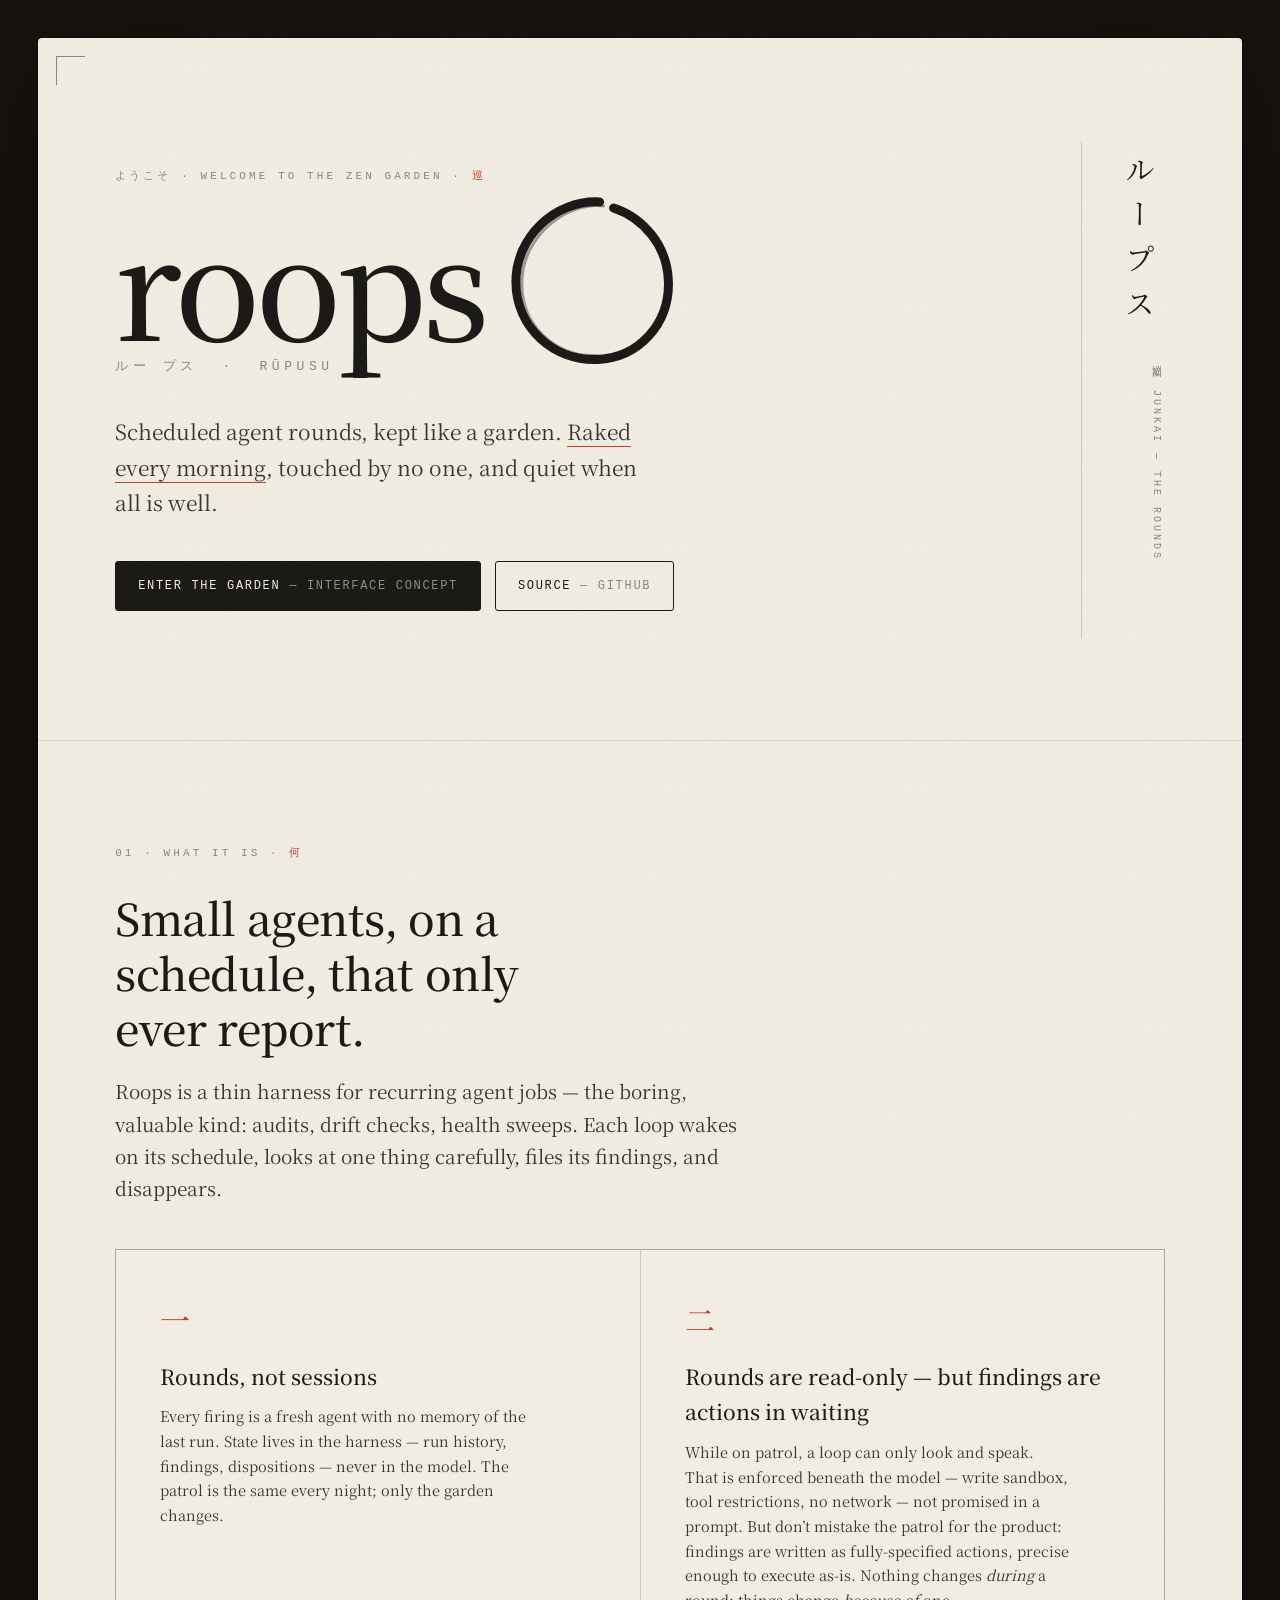
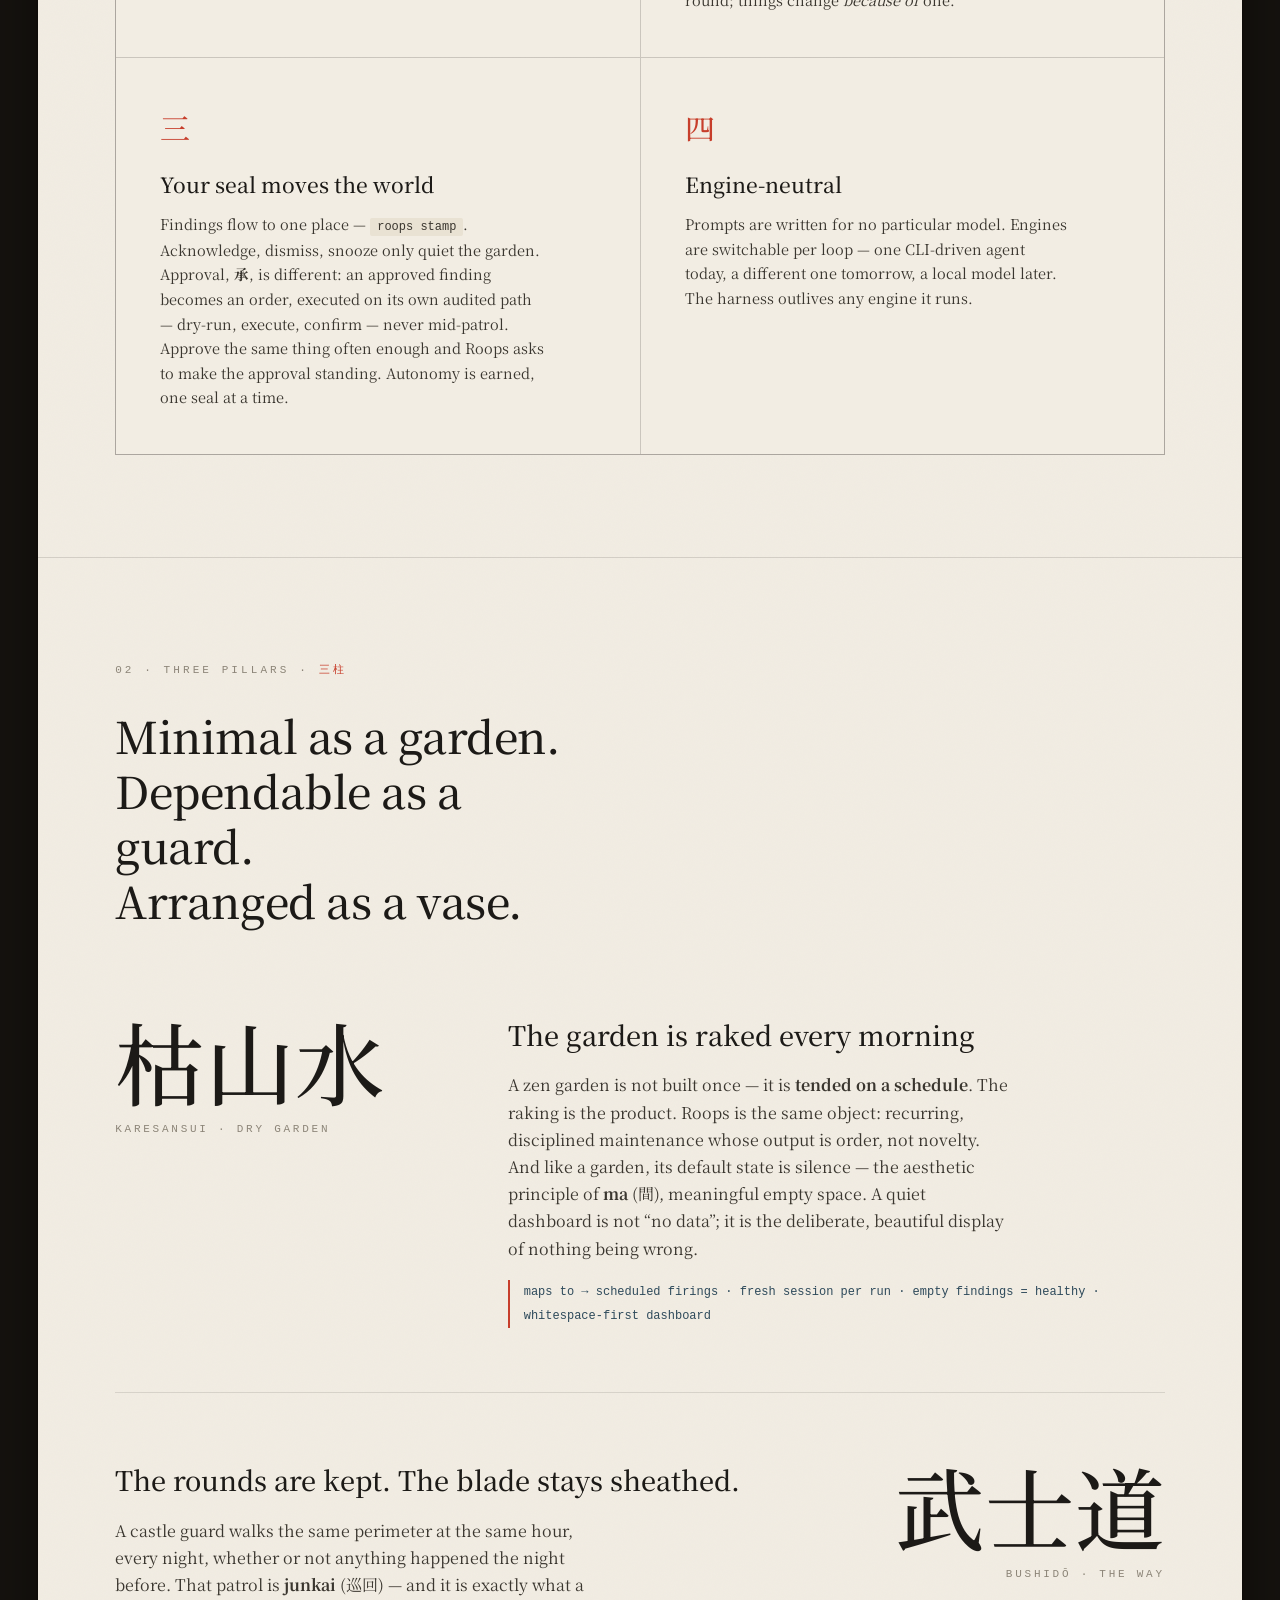
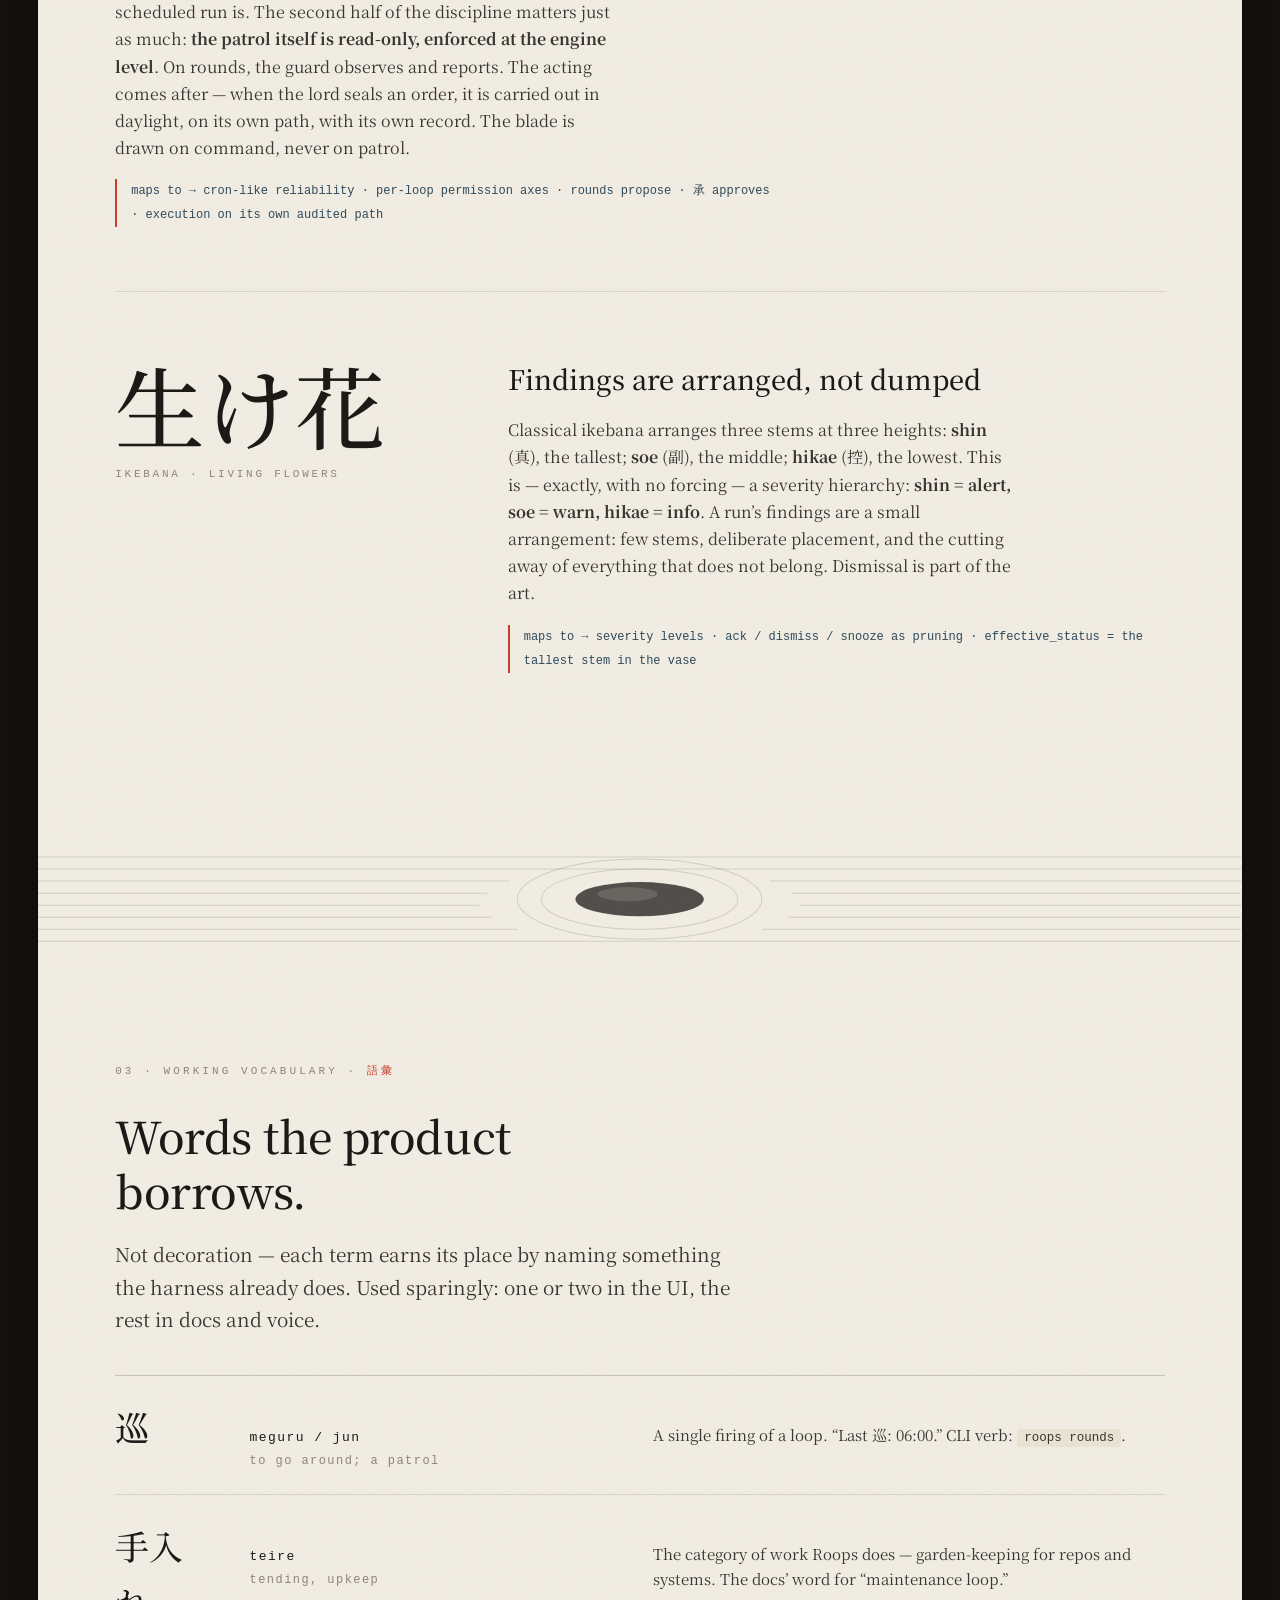
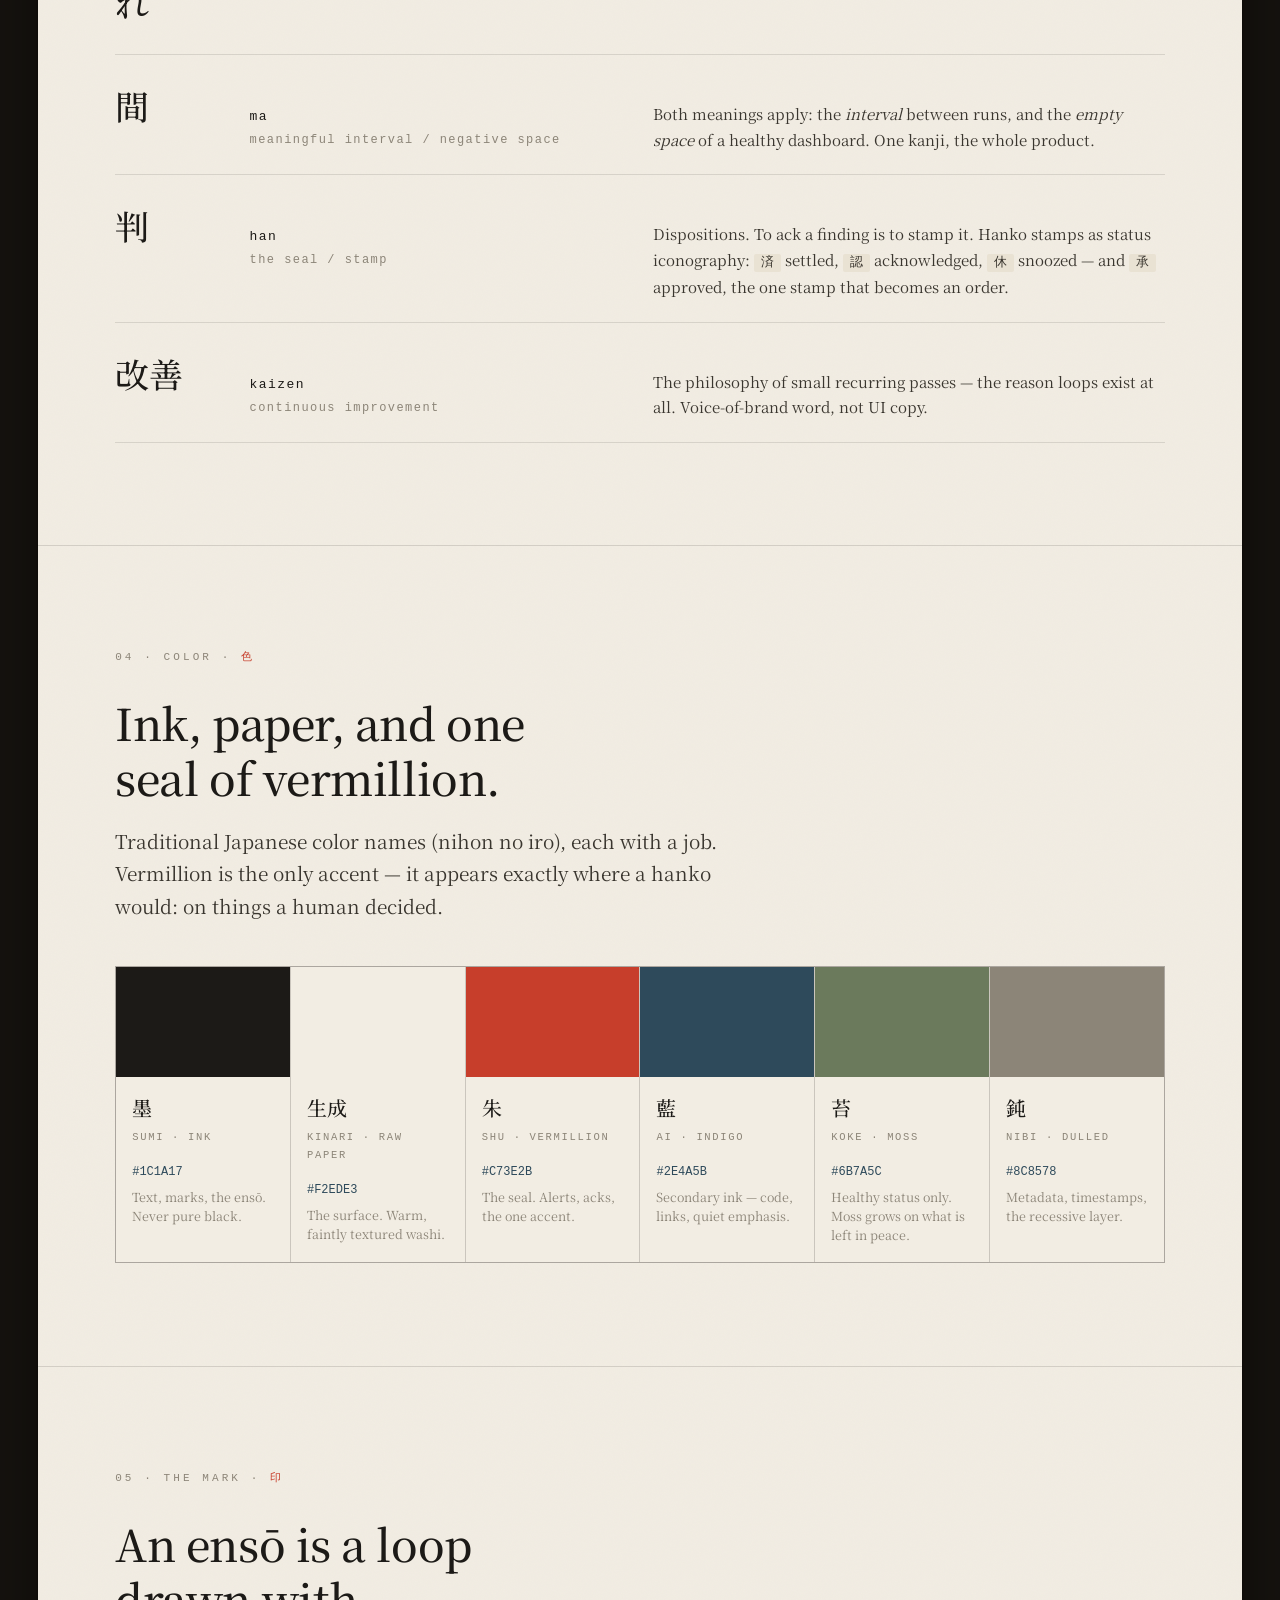
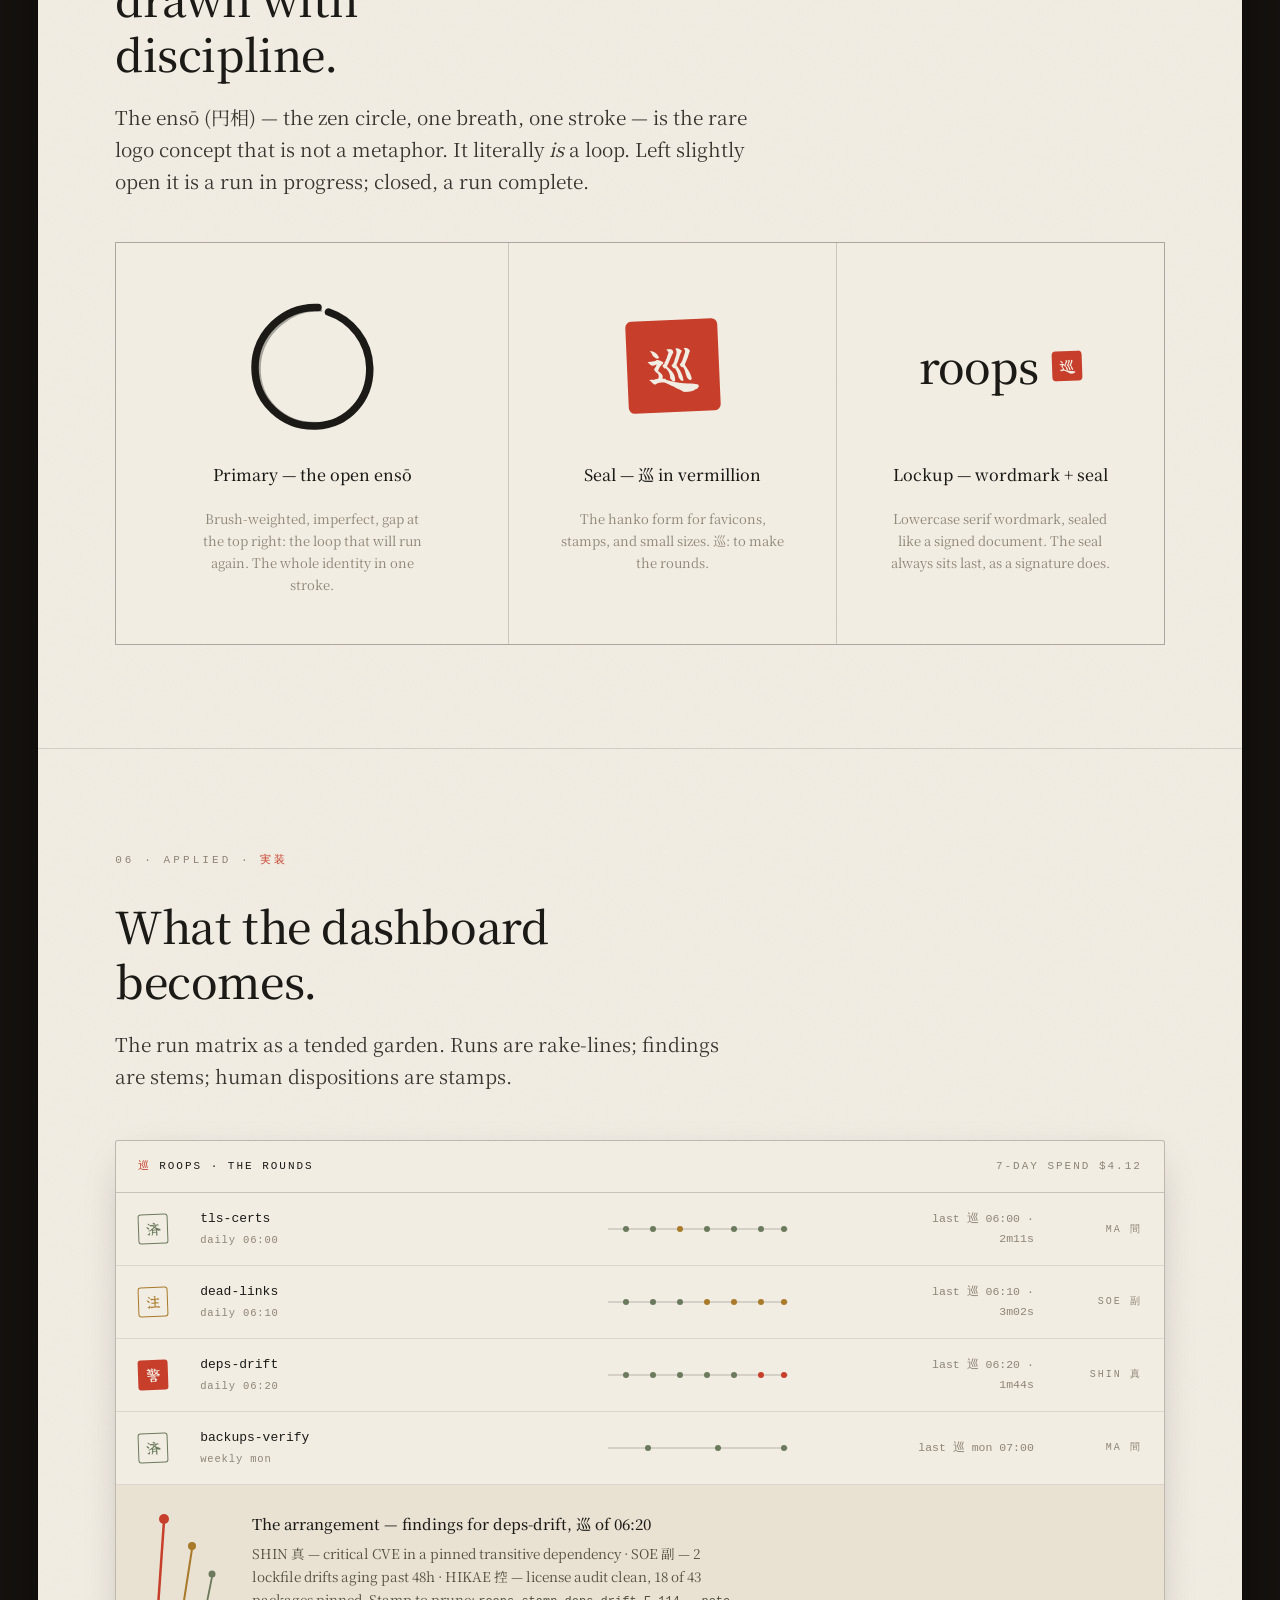
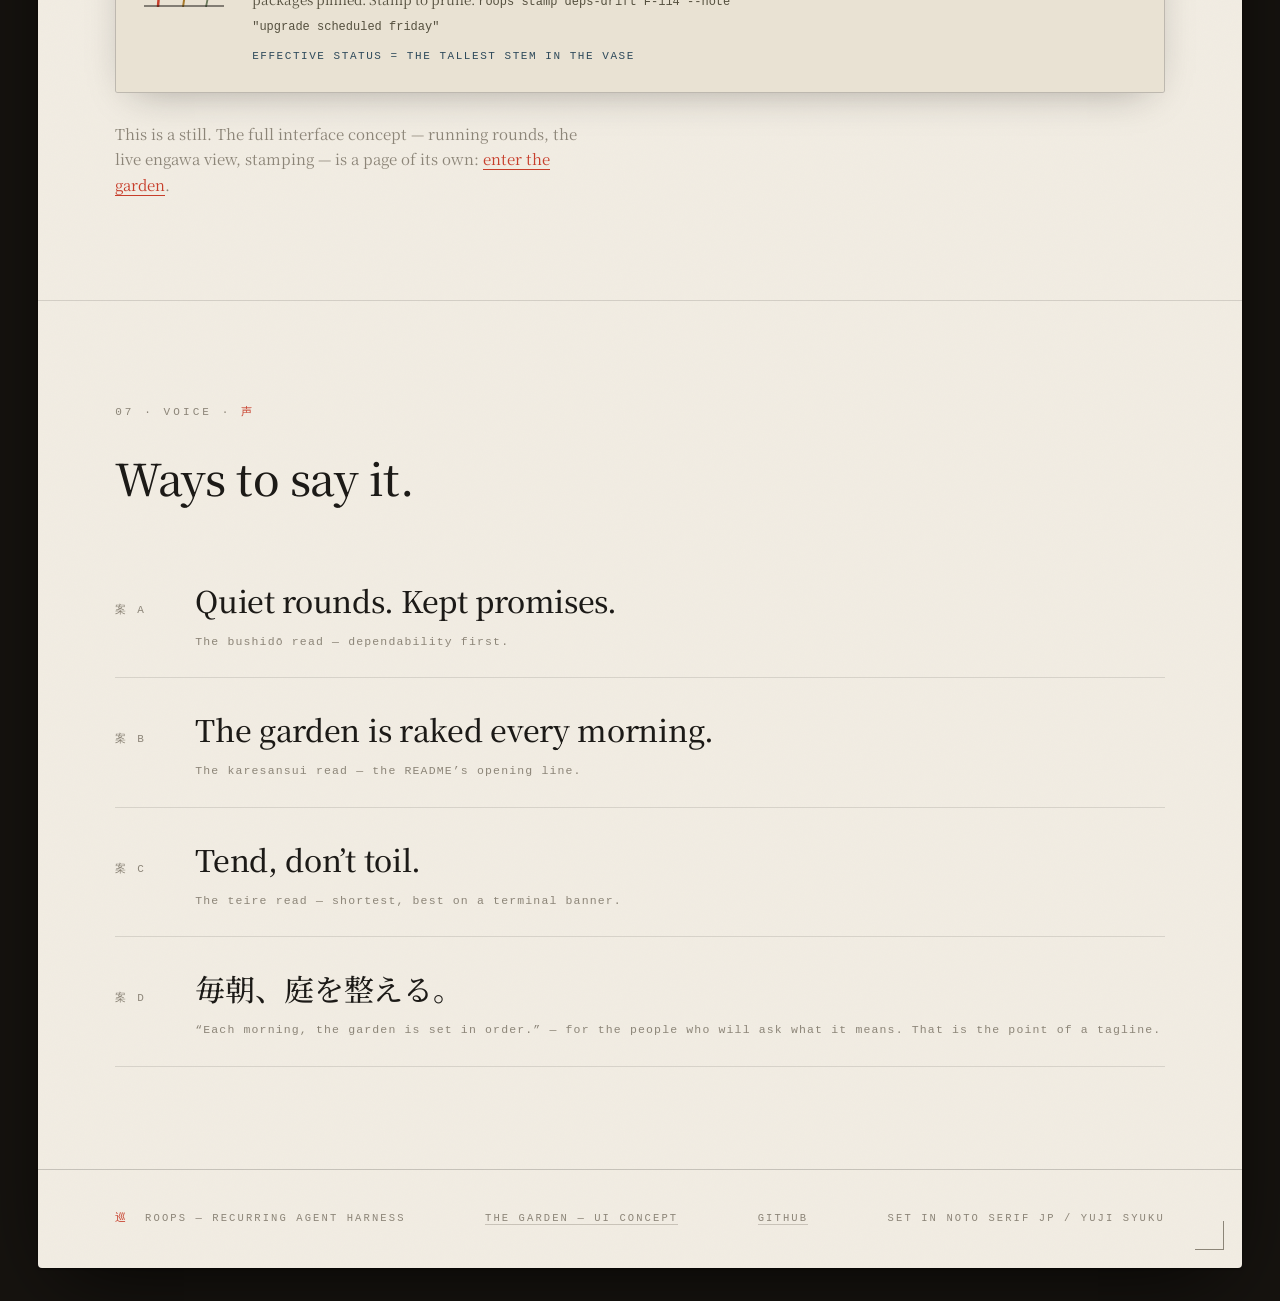
==== site/index.html @ 1e7c19cc "Add 'site/' from commit 'cf3ccf150a3abc101bf2a34d93937e1b6eafecc1' git-subtree-dir: site git-subtree" ====
<!doctype html>
<html lang="en">
<head>
<meta charset="utf-8">
<meta name="viewport" content="width=device-width, initial-scale=1">
<title>Roops — ループス · Scheduled agent rounds</title>
<meta name="description" content="Roops is a thin harness for recurring, report-only agent jobs. Scheduled rounds, kept like a garden: raked every morning, touched by no one, quiet when all is well.">
<meta property="og:title" content="Roops — ループス">
<meta property="og:description" content="Scheduled agent rounds, kept like a garden. Report-only by enforcement, quiet when all is well.">
<meta property="og:type" content="website">
<link rel="icon" href="data:image/svg+xml,%3Csvg xmlns='http://www.w3.org/2000/svg' viewBox='0 0 100 100'%3E%3Crect width='100' height='100' rx='14' fill='%23C73E2B'/%3E%3Ctext x='50' y='72' font-size='62' text-anchor='middle' fill='%23F2EDE3' font-family='serif'%3E%E5%B7%A1%3C/text%3E%3C/svg%3E">
<style>
  @import url('https://fonts.googleapis.com/css2?family=Noto+Serif+JP:wght@400;500;600&family=Yuji+Syuku&display=swap');
  :root {
    --sumi: #1C1A17;        /* 墨 ink */
    --sumi-deep: #16130F;   /* outer shell */
    --washi: #F2EDE3;       /* 生成 kinari paper */
    --washi-shade: #E9E2D3; /* layered paper */
    --shu: #C73E2B;         /* 朱 vermillion — the ONLY accent */
    --ai: #2E4A5B;          /* 藍 indigo — ink-adjacent, for quiet secondary text */
    --nibi: #8C8578;        /* 鈍 dull grey-brown, metadata */
    --koke: #6B7A5C;        /* 苔 moss — ok status only */
    --ochre: #A87A2A;       /* 黄土 warn status only */
    --serif: "Hiragino Mincho ProN", "Yu Mincho", "Noto Serif JP", Georgia, serif;
    --seal: "Yuji Syuku", "Hiragino Mincho ProN", "Yu Mincho", "Noto Serif JP", serif;
    --mono: ui-monospace, "SF Mono", "Cascadia Code", Menlo, monospace;
  }
  * { margin: 0; padding: 0; box-sizing: border-box; }
  html { scroll-behavior: smooth; }
  body {
    background: var(--sumi-deep);
    color: var(--sumi);
    font-family: var(--serif);
    line-height: 1.7;
    padding: clamp(12px, 3vw, 48px);
  }

  /* ---------- washi sheet ---------- */
  .sheet {
    position: relative;
    max-width: 1240px;
    margin: 0 auto;
    background:
      url("data:image/svg+xml,%3Csvg xmlns='http://www.w3.org/2000/svg' width='240' height='240'%3E%3Cfilter id='p'%3E%3CfeTurbulence type='fractalNoise' baseFrequency='0.9' numOctaves='2'/%3E%3CfeColorMatrix values='0 0 0 0 0.55 0 0 0 0 0.5 0 0 0 0 0.42 0 0 0 0.05 0'/%3E%3C/filter%3E%3Crect width='240' height='240' filter='url(%23p)'/%3E%3C/svg%3E"),
      var(--washi);
    border-radius: 4px;
    box-shadow: 0 1px 2px rgba(0,0,0,.5), 0 24px 80px -24px rgba(0,0,0,.8);
    overflow: hidden;
  }
  .sheet::before, .sheet::after {
    content: ""; position: absolute; width: 28px; height: 28px; pointer-events: none;
  }
  .sheet::before { top: 18px; left: 18px; border-top: 1px solid var(--nibi); border-left: 1px solid var(--nibi); }
  .sheet::after { bottom: 18px; right: 18px; border-bottom: 1px solid var(--nibi); border-right: 1px solid var(--nibi); }

  section { padding: clamp(48px, 8vw, 120px) clamp(24px, 6vw, 96px); }
  section + section { border-top: 1px solid rgba(28,26,23,.14); }

  .kicker {
    font-family: var(--mono); font-size: 11px; letter-spacing: .28em;
    text-transform: uppercase; color: var(--nibi); display: block; margin-bottom: 28px;
  }
  .kicker b { color: var(--shu); font-weight: 400; }

  h2 {
    font-weight: 500; font-size: clamp(28px, 4vw, 44px);
    letter-spacing: -.01em; line-height: 1.25; max-width: 18ch; margin-bottom: 20px;
  }
  p.lede { font-size: clamp(16px, 1.6vw, 19px); max-width: 58ch; color: #3A362F; }
  p.quiet { color: var(--nibi); font-size: 15px; max-width: 58ch; }

  /* ---------- hero ---------- */
  .hero {
    display: grid; grid-template-columns: 1fr auto; gap: 24px;
    align-items: center; min-height: min(78vh, 780px); position: relative;
  }
  .hero-type { padding-right: 4vw; }
  .wordmark {
    font-size: clamp(64px, 11vw, 148px); font-weight: 500;
    letter-spacing: -.03em; line-height: .95; margin: 24px 0 8px;
    white-space: nowrap;
  }
  .wordmark .enso { position: relative; display: inline-block; width: 1.3em; }
  .wordmark .enso svg {
    position: absolute; width: 1.416em; height: 1.416em;
    left: .04em; bottom: -.271em;
    pointer-events: none;
  }
  .romaji { font-family: var(--mono); font-size: 13px; letter-spacing: .35em; color: var(--nibi); margin-bottom: 36px; }
  .hero-tag { font-size: clamp(17px, 1.8vw, 21px); max-width: 44ch; color: #3A362F; }
  .hero-tag em { font-style: normal; border-bottom: 1px solid var(--shu); }
  .cta-row { display: flex; flex-wrap: wrap; gap: 14px; margin-top: 40px; }
  .cta {
    font-family: var(--mono); font-size: 12px; letter-spacing: .14em; text-transform: uppercase;
    color: var(--washi); background: var(--sumi); text-decoration: none;
    padding: 14px 22px; border: 1px solid var(--sumi); border-radius: 3px;
    transition: transform .25s cubic-bezier(0.16,1,0.3,1), background .25s, border-color .25s, color .25s;
  }
  .cta span { color: rgba(242,237,227,.55); }
  .cta:hover { background: var(--shu); border-color: var(--shu); }
  .cta:active { transform: scale(0.98); }
  .cta.ghost { background: transparent; color: var(--sumi); }
  .cta.ghost span { color: var(--nibi); }
  .cta.ghost:hover { background: transparent; border-color: var(--shu); color: var(--shu); }
  .cta.ghost:hover span { color: var(--shu); }
  p.quiet a { color: var(--shu); text-decoration: none; border-bottom: 1px solid var(--shu); }

  .vertical-rail {
    writing-mode: vertical-rl; text-orientation: upright;
    font-size: clamp(20px, 2.4vw, 30px); letter-spacing: .5em;
    color: var(--sumi); opacity: .82; padding: 12px 0;
    border-left: 1px solid rgba(28,26,23,.18); padding-left: clamp(16px, 2.5vw, 36px);
    align-self: stretch; display: flex; align-items: flex-start;
  }
  .vertical-rail small {
    font-family: var(--mono); font-size: 10px; letter-spacing: .3em;
    color: var(--nibi); margin-top: 24px; text-orientation: mixed;
  }

  .enso-path {
    fill: none; stroke: var(--sumi); stroke-linecap: round;
    stroke-dasharray: 1000; stroke-dashoffset: 1000;
    animation: draw 2.2s cubic-bezier(0.65, 0, 0.35, 1) .4s forwards;
  }
  @keyframes draw { to { stroke-dashoffset: 0; } }

  /* ---------- what it is ---------- */
  .facts {
    display: grid; grid-template-columns: 1fr 1fr; gap: 1px;
    background: rgba(28,26,23,.18); border: 1px solid rgba(28,26,23,.18); margin-top: 44px;
  }
  .fact { background: var(--washi); padding: clamp(24px, 3.5vw, 44px); }
  .fact .num { font-size: 30px; font-weight: 500; color: var(--shu); display: block; margin-bottom: 14px; }
  .fact h3 { font-size: clamp(17px, 1.9vw, 21px); font-weight: 500; margin-bottom: 10px; }
  .fact p { font-size: 14.5px; color: #3A362F; max-width: 48ch; }
  .fact p code { font-family: var(--mono); font-size: 12px; background: var(--washi-shade); padding: 2px 7px; border-radius: 2px; }

  /* ---------- pillars (asymmetric rows) ---------- */
  .pillar {
    display: grid; grid-template-columns: minmax(120px, 1fr) 2fr;
    gap: clamp(24px, 5vw, 80px); padding: clamp(36px, 5vw, 64px) 0;
  }
  .pillar + .pillar { border-top: 1px solid rgba(28,26,23,.12); }
  .pillar:nth-child(even) { grid-template-columns: 2fr minmax(120px, 1fr); }
  .pillar:nth-child(even) .pillar-mark { order: 2; text-align: right; }
  .pillar-mark .kanji { font-size: clamp(56px, 7vw, 96px); font-weight: 500; line-height: 1.1; display: block; }
  .pillar-mark .reading { font-family: var(--mono); font-size: 11px; letter-spacing: .25em; color: var(--nibi); text-transform: uppercase; display: block; margin-top: 10px; }
  .pillar-body h3 { font-size: clamp(20px, 2.2vw, 27px); font-weight: 500; margin-bottom: 14px; }
  .pillar-body p { max-width: 56ch; color: #3A362F; margin-bottom: 12px; }
  .pillar-body .maps-to {
    font-family: var(--mono); font-size: 12px; color: var(--ai);
    border-left: 2px solid var(--shu); padding-left: 14px; margin-top: 18px; line-height: 2;
    display: block;
  }

  /* ---------- karesansui divider ---------- */
  .rake { display: block; width: 100%; height: auto; margin: 0; opacity: .9; }

  /* ---------- lexicon ---------- */
  .lexicon { border-top: 1px solid rgba(28,26,23,.2); margin-top: 40px; }
  .lex-row {
    display: grid; grid-template-columns: 96px 1fr 1.4fr; gap: clamp(16px, 3vw, 48px);
    padding: 22px 0; border-bottom: 1px solid rgba(28,26,23,.12); align-items: baseline;
  }
  .lex-row .k { font-size: 34px; font-weight: 500; }
  .lex-row .r { font-family: var(--mono); font-size: 12px; letter-spacing: .12em; color: var(--nibi); }
  .lex-row .r b { color: var(--sumi); font-weight: 400; display: block; font-size: 13px; margin-bottom: 2px; }
  .lex-row .d { font-size: 15px; color: #3A362F; }
  .lex-row .d code { font-family: var(--mono); font-size: 12.5px; background: var(--washi-shade); padding: 2px 7px; border-radius: 2px; }

  /* ---------- palette ---------- */
  .swatches { display: grid; grid-template-columns: repeat(auto-fit, minmax(150px, 1fr)); gap: 1px; background: rgba(28,26,23,.18); border: 1px solid rgba(28,26,23,.18); margin-top: 44px; }
  .swatch { background: var(--washi); padding: 0; }
  .swatch .chip { height: 110px; }
  .swatch .meta { padding: 14px 16px 18px; }
  .swatch .meta .jp-name { font-size: 20px; font-weight: 500; }
  .swatch .meta .en { font-family: var(--mono); font-size: 10.5px; letter-spacing: .16em; text-transform: uppercase; color: var(--nibi); display: block; margin: 4px 0 8px; }
  .swatch .meta .hex { font-family: var(--mono); font-size: 12px; color: var(--ai); }
  .swatch .meta .use { font-size: 12.5px; color: var(--nibi); display: block; margin-top: 6px; line-height: 1.5; }

  /* ---------- marks ---------- */
  .marks { display: grid; grid-template-columns: 1.2fr 1fr 1fr; gap: 1px; background: rgba(28,26,23,.18); border: 1px solid rgba(28,26,23,.18); margin-top: 44px; }
  .mark-cell { background: var(--washi); padding: clamp(28px, 4vw, 48px); display: flex; flex-direction: column; align-items: center; text-align: center; gap: 20px; }
  .mark-cell .art { height: 150px; display: flex; align-items: center; justify-content: center; }
  .mark-cell h4 { font-size: 16px; font-weight: 500; }
  .mark-cell p { font-size: 13px; color: var(--nibi); max-width: 32ch; }
  .hanko {
    width: 92px; height: 92px; background: var(--shu); color: var(--washi);
    display: flex; align-items: center; justify-content: center;
    font-family: var(--seal); font-size: 54px; border-radius: 6px;
    transform: rotate(-2.5deg);
  }
  .lockup { font-size: 44px; font-weight: 500; letter-spacing: -.02em; display: flex; align-items: center; gap: 14px; }
  .lockup .seal-dot { width: 30px; height: 30px; background: var(--shu); border-radius: 4px; color: var(--washi); font-family: var(--seal); font-size: 17px; display: inline-flex; align-items: center; justify-content: center; transform: rotate(-2deg); }

  /* ---------- UI articulation (dashboard mock) ---------- */
  .mock {
    margin-top: 48px; background: var(--washi);
    border: 1px solid rgba(28,26,23,.25); border-radius: 3px;
    box-shadow: 0 12px 40px -18px rgba(28,26,23,.4);
    overflow-x: auto;
  }
  .mock-chrome {
    display: flex; align-items: baseline; justify-content: space-between; gap: 16px;
    padding: 16px 22px; border-bottom: 1px solid rgba(28,26,23,.2);
    font-family: var(--mono); font-size: 11px; letter-spacing: .18em; color: var(--nibi);
  }
  .mock-chrome .t { color: var(--sumi); }
  .mock-chrome .t .jp { color: var(--shu); margin-right: 8px; }
  .loop-row {
    display: grid; grid-template-columns: 44px 1.4fr 1fr 130px 90px; gap: 18px;
    align-items: center; padding: 15px 22px; min-width: 640px;
    border-bottom: 1px solid rgba(28,26,23,.1);
    transition: background .25s cubic-bezier(0.16, 1, 0.3, 1);
  }
  .loop-row:hover { background: rgba(28,26,23,.035); }
  .stamp {
    width: 30px; height: 30px; border-radius: 3px; font-size: 15px;
    display: flex; align-items: center; justify-content: center;
    font-family: var(--seal); transform: rotate(-2deg);
  }
  .stamp.ok { border: 1.5px solid var(--koke); color: var(--koke); }
  .stamp.warn { border: 1.5px solid var(--ochre); color: var(--ochre); }
  .stamp.alert { background: var(--shu); color: var(--washi); }
  .loop-name { font-family: var(--mono); font-size: 13px; color: var(--sumi); }
  .loop-name small { display: block; font-size: 10.5px; color: var(--nibi); letter-spacing: .08em; margin-top: 2px; }
  .rake-spark { display: block; width: 100%; max-width: 180px; height: 22px; }
  .rake-spark line { stroke: rgba(28,26,23,.28); stroke-width: 1; }
  .rake-spark circle.run-ok { fill: var(--koke); }
  .rake-spark circle.run-warn { fill: var(--ochre); }
  .rake-spark circle.run-alert { fill: var(--shu); }
  .last-run { font-family: var(--mono); font-size: 11.5px; color: var(--nibi); text-align: right; }
  .sev { font-family: var(--mono); font-size: 10px; letter-spacing: .2em; text-align: right; color: var(--nibi); }

  .findings-note {
    display: grid; grid-template-columns: auto 1fr; gap: 24px; align-items: start;
    padding: 26px 22px; background: var(--washi-shade); min-width: 640px;
  }
  .stems { height: 96px; }
  .findings-note .fx b { font-weight: 500; display: block; margin-bottom: 6px; font-size: 15px; }
  .findings-note .fx p { font-size: 13.5px; color: #55503F; max-width: 62ch; }
  .findings-note .fx .lv { font-family: var(--mono); font-size: 11px; letter-spacing: .14em; margin-top: 10px; display: block; color: var(--ai); }

  /* ---------- taglines ---------- */
  .taglines { margin-top: 44px; }
  .tagline {
    padding: 26px 0; border-bottom: 1px solid rgba(28,26,23,.12);
    display: grid; grid-template-columns: 56px 1fr; gap: 24px; align-items: baseline;
  }
  .tagline .no { font-family: var(--mono); font-size: 11px; color: var(--nibi); letter-spacing: .2em; }
  .tagline .line { font-size: clamp(20px, 2.6vw, 30px); font-weight: 500; letter-spacing: -.01em; }
  .tagline .sub { font-family: var(--mono); font-size: 11.5px; color: var(--nibi); display: block; margin-top: 6px; letter-spacing: .1em; }

  /* ---------- footer ---------- */
  footer {
    padding: 40px clamp(24px, 6vw, 96px); border-top: 1px solid rgba(28,26,23,.2);
    display: flex; flex-wrap: wrap; gap: 12px 40px; justify-content: space-between;
    font-family: var(--mono); font-size: 10.5px; letter-spacing: .2em; color: var(--nibi); text-transform: uppercase;
  }
  footer .f-shu { color: var(--shu); }
  footer a { color: var(--nibi); text-decoration: none; border-bottom: 1px solid rgba(140,133,120,.4); }
  footer a:hover { color: var(--sumi); }

  /* ---------- reveal motion ---------- */
  .reveal { opacity: 0; transform: translateY(22px); transition: opacity .8s cubic-bezier(0.16, 1, 0.3, 1), transform .8s cubic-bezier(0.16, 1, 0.3, 1); transition-delay: calc(var(--i, 0) * 110ms); }
  .reveal.in { opacity: 1; transform: none; }
  @media (prefers-reduced-motion: reduce) {
    .reveal { opacity: 1; transform: none; transition: none; }
    .enso-path { animation: none; stroke-dashoffset: 0; }
  }

  /* ---------- mobile collapse ---------- */
  @media (max-width: 767px) {
    .hero { grid-template-columns: 1fr; min-height: auto; padding-top: 24px; }
    .vertical-rail { display: none; }
    .facts { grid-template-columns: 1fr; }
    .pillar, .pillar:nth-child(even) { grid-template-columns: 1fr; gap: 18px; }
    .pillar:nth-child(even) .pillar-mark { order: 0; text-align: left; }
    .marks { grid-template-columns: 1fr; }
    .lex-row { grid-template-columns: 64px 1fr; }
    .lex-row .d { grid-column: 1 / -1; }
  }
</style>
</head>
<body>
<div class="sheet">

  <!-- ================= HERO ================= -->
  <section class="hero">
    <div class="hero-type">
      <span class="kicker reveal">ようこそ · welcome to the zen garden · <b>巡</b></span>
      <div class="wordmark reveal" style="--i:1">roops<span class="enso" aria-hidden="true"><svg viewBox="0 0 200 200">
        <path class="enso-path" d="M 108 22 C 62 20 24 58 24 102 C 24 148 62 182 106 180 C 148 178 178 144 177 102 C 176 66 152 38 122 28" stroke-width="9"/>
        <path class="enso-path" d="M 112 26 C 74 22 32 56 30 100 C 28 146 64 178 106 176" stroke-width="3" opacity=".4" style="animation-delay:.55s"/>
      </svg></span></div>
      <div class="romaji reveal" style="--i:2">ルー プス &nbsp;·&nbsp; RŪPUSU</div>
      <p class="hero-tag reveal" style="--i:3">Scheduled agent rounds, kept like a garden. <em>Raked every morning</em>, touched by no one, and quiet when all is well.</p>
      <div class="cta-row reveal" style="--i:4">
        <a class="cta" href="./ui.html">Enter the garden <span>— interface concept</span></a>
        <a class="cta ghost" href="https://github.com/ytubecoder/roops">Source <span>— github</span></a>
      </div>
    </div>
    <div class="vertical-rail reveal" style="--i:2">
      ループス
      <small>巡回 · JUNKAI — THE ROUNDS</small>
    </div>
  </section>

  <!-- ================= WHAT IT IS ================= -->
  <section>
    <span class="kicker reveal">01 · What it is · <b>何</b></span>
    <h2 class="reveal">Small agents, on a schedule, that only ever report.</h2>
    <p class="lede reveal" style="--i:1">Roops is a thin harness for recurring agent jobs — the boring, valuable kind: audits, drift checks, health sweeps. Each loop wakes on its schedule, looks at one thing carefully, files its findings, and disappears.</p>
    <div class="facts">
      <div class="fact reveal"><span class="num">一</span><h3>Rounds, not sessions</h3><p>Every firing is a fresh agent with no memory of the last run. State lives in the harness — run history, findings, dispositions — never in the model. The patrol is the same every night; only the garden changes.</p></div>
      <div class="fact reveal" style="--i:1"><span class="num">二</span><h3>Rounds are read-only — but findings are actions in waiting</h3><p>While on patrol, a loop can only look and speak. That is enforced beneath the model — write sandbox, tool restrictions, no network — not promised in a prompt. But don’t mistake the patrol for the product: findings are written as fully-specified actions, precise enough to execute as-is. Nothing changes <em>during</em> a round; things change <em>because of</em> one.</p></div>
      <div class="fact reveal" style="--i:2"><span class="num">三</span><h3>Your seal moves the world</h3><p>Findings flow to one place — <code>roops stamp</code>. Acknowledge, dismiss, snooze only quiet the garden. Approval, <strong>承</strong>, is different: an approved finding becomes an order, executed on its own audited path — dry-run, execute, confirm — never mid-patrol. Approve the same thing often enough and Roops asks to make the approval standing. Autonomy is earned, one seal at a time.</p></div>
      <div class="fact reveal" style="--i:3"><span class="num">四</span><h3>Engine-neutral</h3><p>Prompts are written for no particular model. Engines are switchable per loop — one CLI-driven agent today, a different one tomorrow, a local model later. The harness outlives any engine it runs.</p></div>
    </div>
  </section>

  <!-- ================= PILLARS ================= -->
  <section>
    <span class="kicker reveal">02 · Three pillars · <b>三柱</b></span>
    <h2 class="reveal">Minimal as a garden.<br>Dependable as a guard.<br>Arranged as a vase.</h2>

    <div class="pillar">
      <div class="pillar-mark reveal"><span class="kanji">枯山水</span><span class="reading">karesansui · dry garden</span></div>
      <div class="pillar-body">
        <h3 class="reveal" style="--i:1">The garden is raked every morning</h3>
        <p class="reveal" style="--i:2">A zen garden is not built once — it is <strong>tended on a schedule</strong>. The raking is the product. Roops is the same object: recurring, disciplined maintenance whose output is order, not novelty. And like a garden, its default state is silence — the aesthetic principle of <strong>ma</strong> (間), meaningful empty space. A quiet dashboard is not “no data”; it is the deliberate, beautiful display of nothing being wrong.</p>
        <span class="maps-to">maps&nbsp;to → scheduled firings · fresh session per run · empty findings = healthy · whitespace-first dashboard</span>
      </div>
    </div>

    <div class="pillar">
      <div class="pillar-mark reveal"><span class="kanji">武士道</span><span class="reading">bushidō · the way</span></div>
      <div class="pillar-body">
        <h3 class="reveal" style="--i:1">The rounds are kept. The blade stays sheathed.</h3>
        <p class="reveal" style="--i:2">A castle guard walks the same perimeter at the same hour, every night, whether or not anything happened the night before. That patrol is <strong>junkai</strong> (巡回) — and it is exactly what a scheduled run is. The second half of the discipline matters just as much: <strong>the patrol itself is read-only, enforced at the engine level</strong>. On rounds, the guard observes and reports. The acting comes after — when the lord seals an order, it is carried out in daylight, on its own path, with its own record. The blade is drawn on command, never on patrol.</p>
        <span class="maps-to">maps&nbsp;to → cron-like reliability · per-loop permission axes · rounds propose · 承 approves · execution on its own audited path</span>
      </div>
    </div>

    <div class="pillar">
      <div class="pillar-mark reveal"><span class="kanji">生け花</span><span class="reading">ikebana · living flowers</span></div>
      <div class="pillar-body">
        <h3 class="reveal" style="--i:1">Findings are arranged, not dumped</h3>
        <p class="reveal" style="--i:2">Classical ikebana arranges three stems at three heights: <strong>shin</strong> (真), the tallest; <strong>soe</strong> (副), the middle; <strong>hikae</strong> (控), the lowest. This is — exactly, with no forcing — a severity hierarchy: <strong>shin = alert, soe = warn, hikae = info</strong>. A run’s findings are a small arrangement: few stems, deliberate placement, and the cutting away of everything that does not belong. Dismissal is part of the art.</p>
        <span class="maps-to">maps&nbsp;to → severity levels · ack / dismiss / snooze as pruning · effective_status = the tallest stem in the vase</span>
      </div>
    </div>
  </section>

  <!-- ================= KARESANSUI DIVIDER ================= -->
  <svg class="rake" viewBox="0 0 1200 120" preserveAspectRatio="xMidYMid slice" aria-hidden="true">
    <g stroke="#1C1A17" stroke-opacity=".16" stroke-width="1" fill="none">
      <line x1="0" y1="18" x2="1200" y2="18"/><line x1="0" y1="30" x2="1200" y2="30"/>
      <line x1="0" y1="42" x2="470" y2="42"/><line x1="730" y1="42" x2="1200" y2="42"/>
      <line x1="0" y1="54" x2="448" y2="54"/><line x1="752" y1="54" x2="1200" y2="54"/>
      <line x1="0" y1="66" x2="440" y2="66"/><line x1="760" y1="66" x2="1200" y2="66"/>
      <line x1="0" y1="78" x2="452" y2="78"/><line x1="748" y1="78" x2="1200" y2="78"/>
      <line x1="0" y1="90" x2="478" y2="90"/><line x1="722" y1="90" x2="1200" y2="90"/>
      <line x1="0" y1="102" x2="1200" y2="102"/>
      <ellipse cx="600" cy="60" rx="122" ry="40"/>
      <ellipse cx="600" cy="60" rx="98" ry="30"/>
    </g>
    <ellipse cx="600" cy="60" rx="64" ry="17" fill="#1C1A17" fill-opacity=".82"/>
    <ellipse cx="588" cy="55" rx="30" ry="7" fill="#F2EDE3" fill-opacity=".14"/>
  </svg>

  <!-- ================= LEXICON ================= -->
  <section>
    <span class="kicker reveal">03 · Working vocabulary · <b>語彙</b></span>
    <h2 class="reveal">Words the product borrows.</h2>
    <p class="lede reveal" style="--i:1">Not decoration — each term earns its place by naming something the harness already does. Used sparingly: one or two in the UI, the rest in docs and voice.</p>
    <div class="lexicon">
      <div class="lex-row reveal"><span class="k">巡</span><span class="r"><b>meguru / jun</b>to go around; a patrol</span><span class="d">A single firing of a loop. “Last 巡: 06:00.” CLI verb: <code>roops rounds</code>.</span></div>
      <div class="lex-row reveal" style="--i:1"><span class="k">手入れ</span><span class="r"><b>teire</b>tending, upkeep</span><span class="d">The category of work Roops does — garden-keeping for repos and systems. The docs’ word for “maintenance loop.”</span></div>
      <div class="lex-row reveal" style="--i:2"><span class="k">間</span><span class="r"><b>ma</b>meaningful interval / negative space</span><span class="d">Both meanings apply: the <em>interval</em> between runs, and the <em>empty space</em> of a healthy dashboard. One kanji, the whole product.</span></div>
      <div class="lex-row reveal" style="--i:3"><span class="k">判</span><span class="r"><b>han</b>the seal / stamp</span><span class="d">Dispositions. To ack a finding is to stamp it. Hanko stamps as status iconography: <code>済</code> settled, <code>認</code> acknowledged, <code>休</code> snoozed — and <code>承</code> approved, the one stamp that becomes an order.</span></div>
      <div class="lex-row reveal" style="--i:4"><span class="k">改善</span><span class="r"><b>kaizen</b>continuous improvement</span><span class="d">The philosophy of small recurring passes — the reason loops exist at all. Voice-of-brand word, not UI copy.</span></div>
    </div>
  </section>

  <!-- ================= PALETTE ================= -->
  <section>
    <span class="kicker reveal">04 · Color · <b>色</b></span>
    <h2 class="reveal">Ink, paper, and one seal of vermillion.</h2>
    <p class="lede reveal" style="--i:1">Traditional Japanese color names (nihon no iro), each with a job. Vermillion is the only accent — it appears exactly where a hanko would: on things a human decided.</p>
    <div class="swatches reveal" style="--i:2">
      <div class="swatch"><div class="chip" style="background:#1C1A17"></div><div class="meta"><span class="jp-name">墨</span><span class="en">sumi · ink</span><span class="hex">#1C1A17</span><span class="use">Text, marks, the ensō. Never pure black.</span></div></div>
      <div class="swatch"><div class="chip" style="background:#F2EDE3"></div><div class="meta"><span class="jp-name">生成</span><span class="en">kinari · raw paper</span><span class="hex">#F2EDE3</span><span class="use">The surface. Warm, faintly textured washi.</span></div></div>
      <div class="swatch"><div class="chip" style="background:#C73E2B"></div><div class="meta"><span class="jp-name">朱</span><span class="en">shu · vermillion</span><span class="hex">#C73E2B</span><span class="use">The seal. Alerts, acks, the one accent.</span></div></div>
      <div class="swatch"><div class="chip" style="background:#2E4A5B"></div><div class="meta"><span class="jp-name">藍</span><span class="en">ai · indigo</span><span class="hex">#2E4A5B</span><span class="use">Secondary ink — code, links, quiet emphasis.</span></div></div>
      <div class="swatch"><div class="chip" style="background:#6B7A5C"></div><div class="meta"><span class="jp-name">苔</span><span class="en">koke · moss</span><span class="hex">#6B7A5C</span><span class="use">Healthy status only. Moss grows on what is left in peace.</span></div></div>
      <div class="swatch"><div class="chip" style="background:#8C8578"></div><div class="meta"><span class="jp-name">鈍</span><span class="en">nibi · dulled</span><span class="hex">#8C8578</span><span class="use">Metadata, timestamps, the recessive layer.</span></div></div>
    </div>
  </section>

  <!-- ================= MARKS ================= -->
  <section>
    <span class="kicker reveal">05 · The mark · <b>印</b></span>
    <h2 class="reveal">An ensō is a loop drawn with discipline.</h2>
    <p class="lede reveal" style="--i:1">The ensō (円相) — the zen circle, one breath, one stroke — is the rare logo concept that is not a metaphor. It literally <em>is</em> a loop. Left slightly open it is a run in progress; closed, a run complete.</p>
    <div class="marks">
      <div class="mark-cell reveal">
        <div class="art"><svg viewBox="0 0 200 200" width="150" aria-hidden="true">
          <path d="M 108 22 C 62 20 24 58 24 102 C 24 148 62 182 106 180 C 148 178 178 144 177 102 C 176 66 152 38 122 28" fill="none" stroke="#1C1A17" stroke-width="10" stroke-linecap="round"/>
          <path d="M 112 26 C 74 22 32 56 30 100 C 28 146 64 178 106 176" fill="none" stroke="#1C1A17" stroke-width="3.5" stroke-linecap="round" opacity=".35"/>
        </svg></div>
        <h4>Primary — the open ensō</h4>
        <p>Brush-weighted, imperfect, gap at the top right: the loop that will run again. The whole identity in one stroke.</p>
      </div>
      <div class="mark-cell reveal" style="--i:1">
        <div class="art"><div class="hanko">巡</div></div>
        <h4>Seal — 巡 in vermillion</h4>
        <p>The hanko form for favicons, stamps, and small sizes. 巡: to make the rounds.</p>
      </div>
      <div class="mark-cell reveal" style="--i:2">
        <div class="art"><div class="lockup">roops<span class="seal-dot">巡</span></div></div>
        <h4>Lockup — wordmark + seal</h4>
        <p>Lowercase serif wordmark, sealed like a signed document. The seal always sits last, as a signature does.</p>
      </div>
    </div>
  </section>

  <!-- ================= UI ARTICULATION ================= -->
  <section>
    <span class="kicker reveal">06 · Applied · <b>実装</b></span>
    <h2 class="reveal">What the dashboard becomes.</h2>
    <p class="lede reveal" style="--i:1">The run matrix as a tended garden. Runs are rake-lines; findings are stems; human dispositions are stamps.</p>

    <div class="mock reveal" style="--i:2">
      <div class="mock-chrome">
        <span class="t"><span class="jp">巡</span>ROOPS · THE ROUNDS</span>
        <span>7-DAY SPEND $4.12</span>
      </div>

      <div class="loop-row">
        <div class="stamp ok">済</div>
        <div class="loop-name">tls-certs<small>daily 06:00</small></div>
        <svg class="rake-spark" viewBox="0 0 180 22"><line x1="0" y1="11" x2="180" y2="11"/><circle cx="18" cy="11" r="3" class="run-ok"/><circle cx="45" cy="11" r="3" class="run-ok"/><circle cx="72" cy="11" r="3" class="run-warn"/><circle cx="99" cy="11" r="3" class="run-ok"/><circle cx="126" cy="11" r="3" class="run-ok"/><circle cx="153" cy="11" r="3" class="run-ok"/><circle cx="176" cy="11" r="3" class="run-ok"/></svg>
        <div class="last-run">last 巡 06:00 · 2m11s</div>
        <div class="sev">MA 間</div>
      </div>

      <div class="loop-row">
        <div class="stamp warn">注</div>
        <div class="loop-name">dead-links<small>daily 06:10</small></div>
        <svg class="rake-spark" viewBox="0 0 180 22"><line x1="0" y1="11" x2="180" y2="11"/><circle cx="18" cy="11" r="3" class="run-ok"/><circle cx="45" cy="11" r="3" class="run-ok"/><circle cx="72" cy="11" r="3" class="run-ok"/><circle cx="99" cy="11" r="3" class="run-warn"/><circle cx="126" cy="11" r="3" class="run-warn"/><circle cx="153" cy="11" r="3" class="run-warn"/><circle cx="176" cy="11" r="3" class="run-warn"/></svg>
        <div class="last-run">last 巡 06:10 · 3m02s</div>
        <div class="sev">SOE 副</div>
      </div>

      <div class="loop-row">
        <div class="stamp alert">警</div>
        <div class="loop-name">deps-drift<small>daily 06:20</small></div>
        <svg class="rake-spark" viewBox="0 0 180 22"><line x1="0" y1="11" x2="180" y2="11"/><circle cx="18" cy="11" r="3" class="run-ok"/><circle cx="45" cy="11" r="3" class="run-ok"/><circle cx="72" cy="11" r="3" class="run-ok"/><circle cx="99" cy="11" r="3" class="run-ok"/><circle cx="126" cy="11" r="3" class="run-ok"/><circle cx="153" cy="11" r="3" class="run-alert"/><circle cx="176" cy="11" r="3" class="run-alert"/></svg>
        <div class="last-run">last 巡 06:20 · 1m44s</div>
        <div class="sev">SHIN 真</div>
      </div>

      <div class="loop-row">
        <div class="stamp ok">済</div>
        <div class="loop-name">backups-verify<small>weekly mon</small></div>
        <svg class="rake-spark" viewBox="0 0 180 22"><line x1="0" y1="11" x2="180" y2="11"/><circle cx="40" cy="11" r="3" class="run-ok"/><circle cx="110" cy="11" r="3" class="run-ok"/><circle cx="176" cy="11" r="3" class="run-ok"/></svg>
        <div class="last-run">last 巡 mon 07:00</div>
        <div class="sev">MA 間</div>
      </div>

      <div class="findings-note">
        <svg class="stems" viewBox="0 0 90 96" aria-hidden="true">
          <line x1="20" y1="96" x2="26" y2="10" stroke="#C73E2B" stroke-width="2.5"/>
          <circle cx="26" cy="8" r="5" fill="#C73E2B"/>
          <line x1="45" y1="96" x2="54" y2="38" stroke="#A87A2A" stroke-width="2"/>
          <circle cx="54" cy="35" r="4" fill="#A87A2A"/>
          <line x1="68" y1="96" x2="74" y2="66" stroke="#6B7A5C" stroke-width="1.8"/>
          <circle cx="74" cy="63" r="3.5" fill="#6B7A5C"/>
          <line x1="6" y1="95" x2="86" y2="95" stroke="#1C1A17" stroke-opacity=".5" stroke-width="2"/>
        </svg>
        <div class="fx">
          <b>The arrangement — findings for deps-drift, 巡 of 06:20</b>
          <p>SHIN 真 — critical CVE in a pinned transitive dependency · SOE 副 — 2 lockfile drifts aging past 48h · HIKAE 控 — license audit clean, 18 of 43 packages pinned. Stamp to prune: <span style="font-family:var(--mono); font-size:12px">roops stamp deps-drift F-114 --note "upgrade scheduled friday"</span></p>
          <span class="lv">EFFECTIVE STATUS = THE TALLEST STEM IN THE VASE</span>
        </div>
      </div>
    </div>
    <p class="quiet reveal" style="margin-top:28px">This is a still. The full interface concept — running rounds, the live engawa view, stamping — is a page of its own: <a href="./ui.html">enter the garden</a>.</p>
  </section>

  <!-- ================= TAGLINES ================= -->
  <section>
    <span class="kicker reveal">07 · Voice · <b>声</b></span>
    <h2 class="reveal">Ways to say it.</h2>
    <div class="taglines">
      <div class="tagline reveal"><span class="no">案 A</span><div><span class="line">Quiet rounds. Kept promises.</span><span class="sub">The bushidō read — dependability first.</span></div></div>
      <div class="tagline reveal" style="--i:1"><span class="no">案 B</span><div><span class="line">The garden is raked every morning.</span><span class="sub">The karesansui read — the README’s opening line.</span></div></div>
      <div class="tagline reveal" style="--i:2"><span class="no">案 C</span><div><span class="line">Tend, don’t toil.</span><span class="sub">The teire read — shortest, best on a terminal banner.</span></div></div>
      <div class="tagline reveal" style="--i:3"><span class="no">案 D</span><div><span class="line">毎朝、庭を整える。</span><span class="sub">“Each morning, the garden is set in order.” — for the people who will ask what it means. That is the point of a tagline.</span></div></div>
    </div>
  </section>

  <footer>
    <span><span class="f-shu">巡</span>&nbsp; ROOPS — RECURRING AGENT HARNESS</span>
    <span><a href="./ui.html">THE GARDEN — UI CONCEPT</a></span>
    <span><a href="https://github.com/ytubecoder/roops">GITHUB</a></span>
    <span>SET IN NOTO SERIF JP / YUJI SYUKU</span>
  </footer>
</div>

<script>
  const io = new IntersectionObserver((entries) => {
    for (const e of entries) if (e.isIntersecting) { e.target.classList.add('in'); io.unobserve(e.target); }
  }, { threshold: 0.12 });
  document.querySelectorAll('.reveal').forEach(el => io.observe(el));
</script>
</body>
</html>
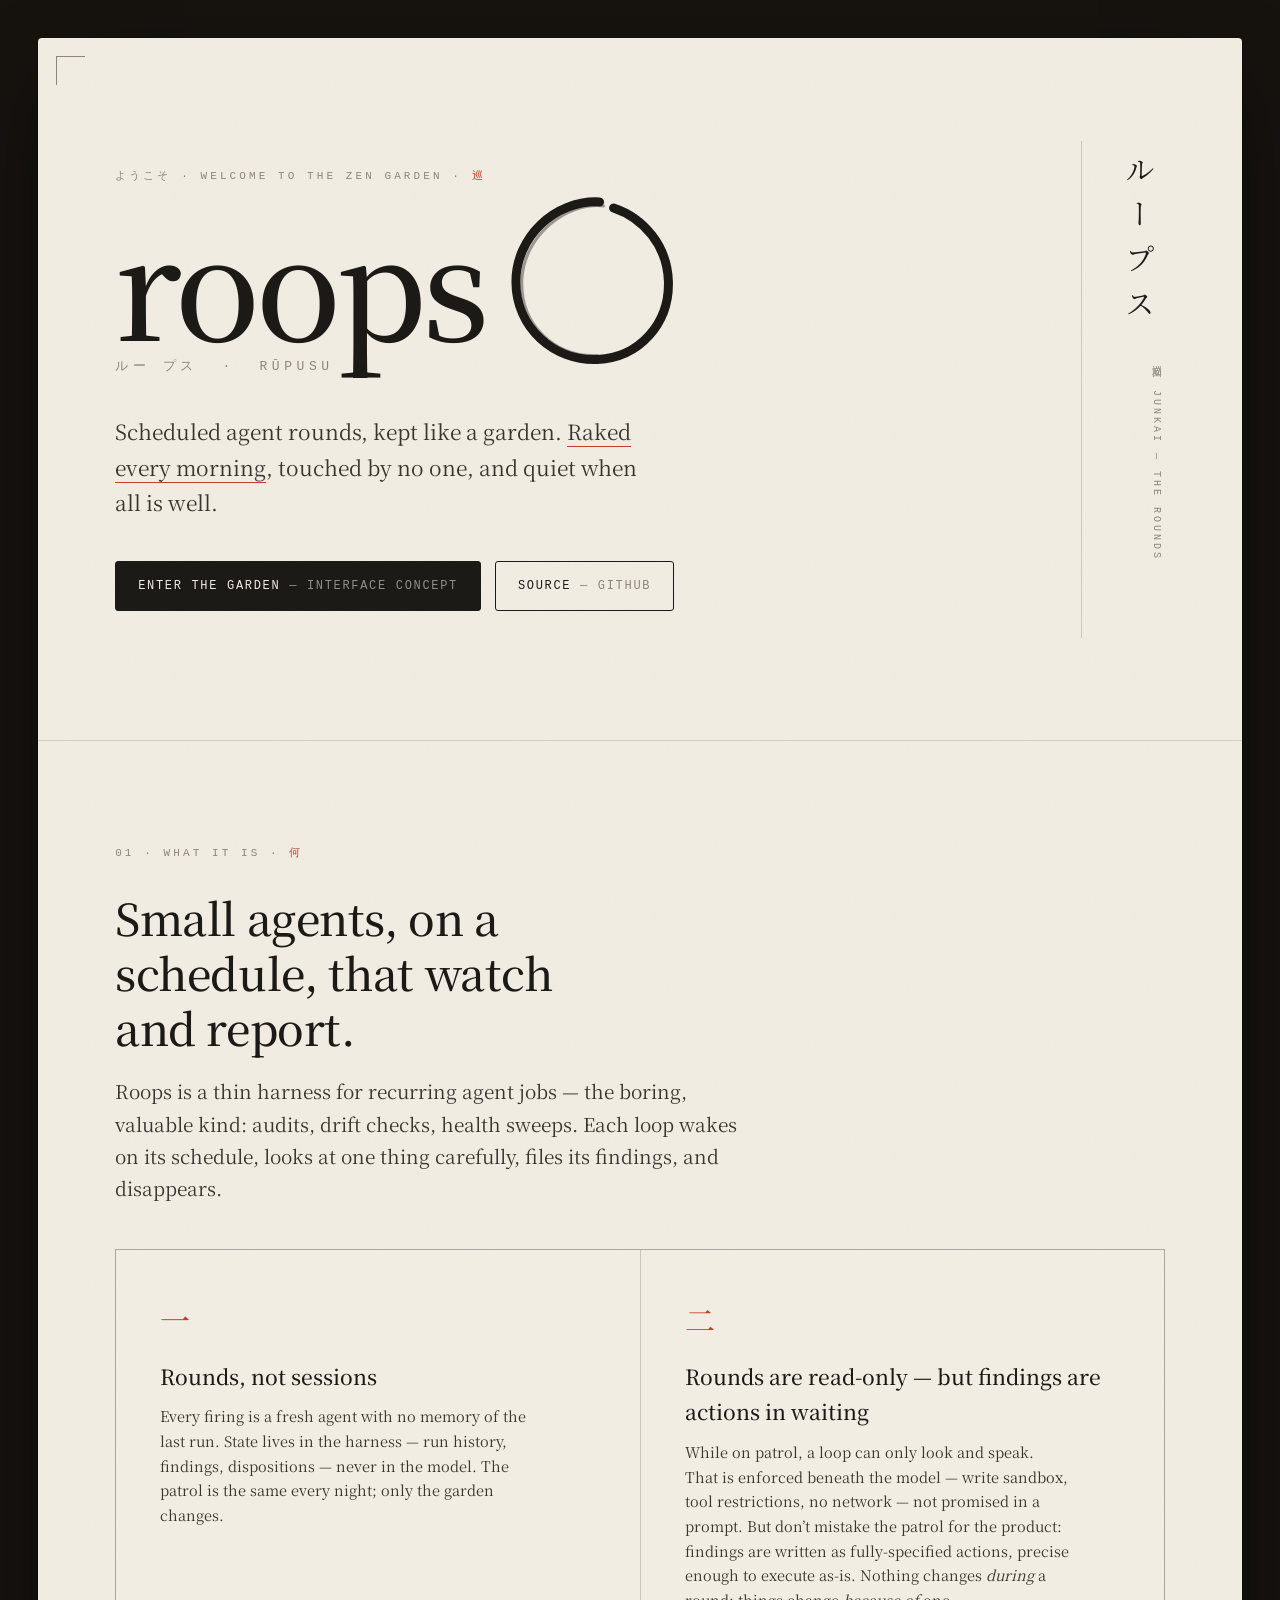
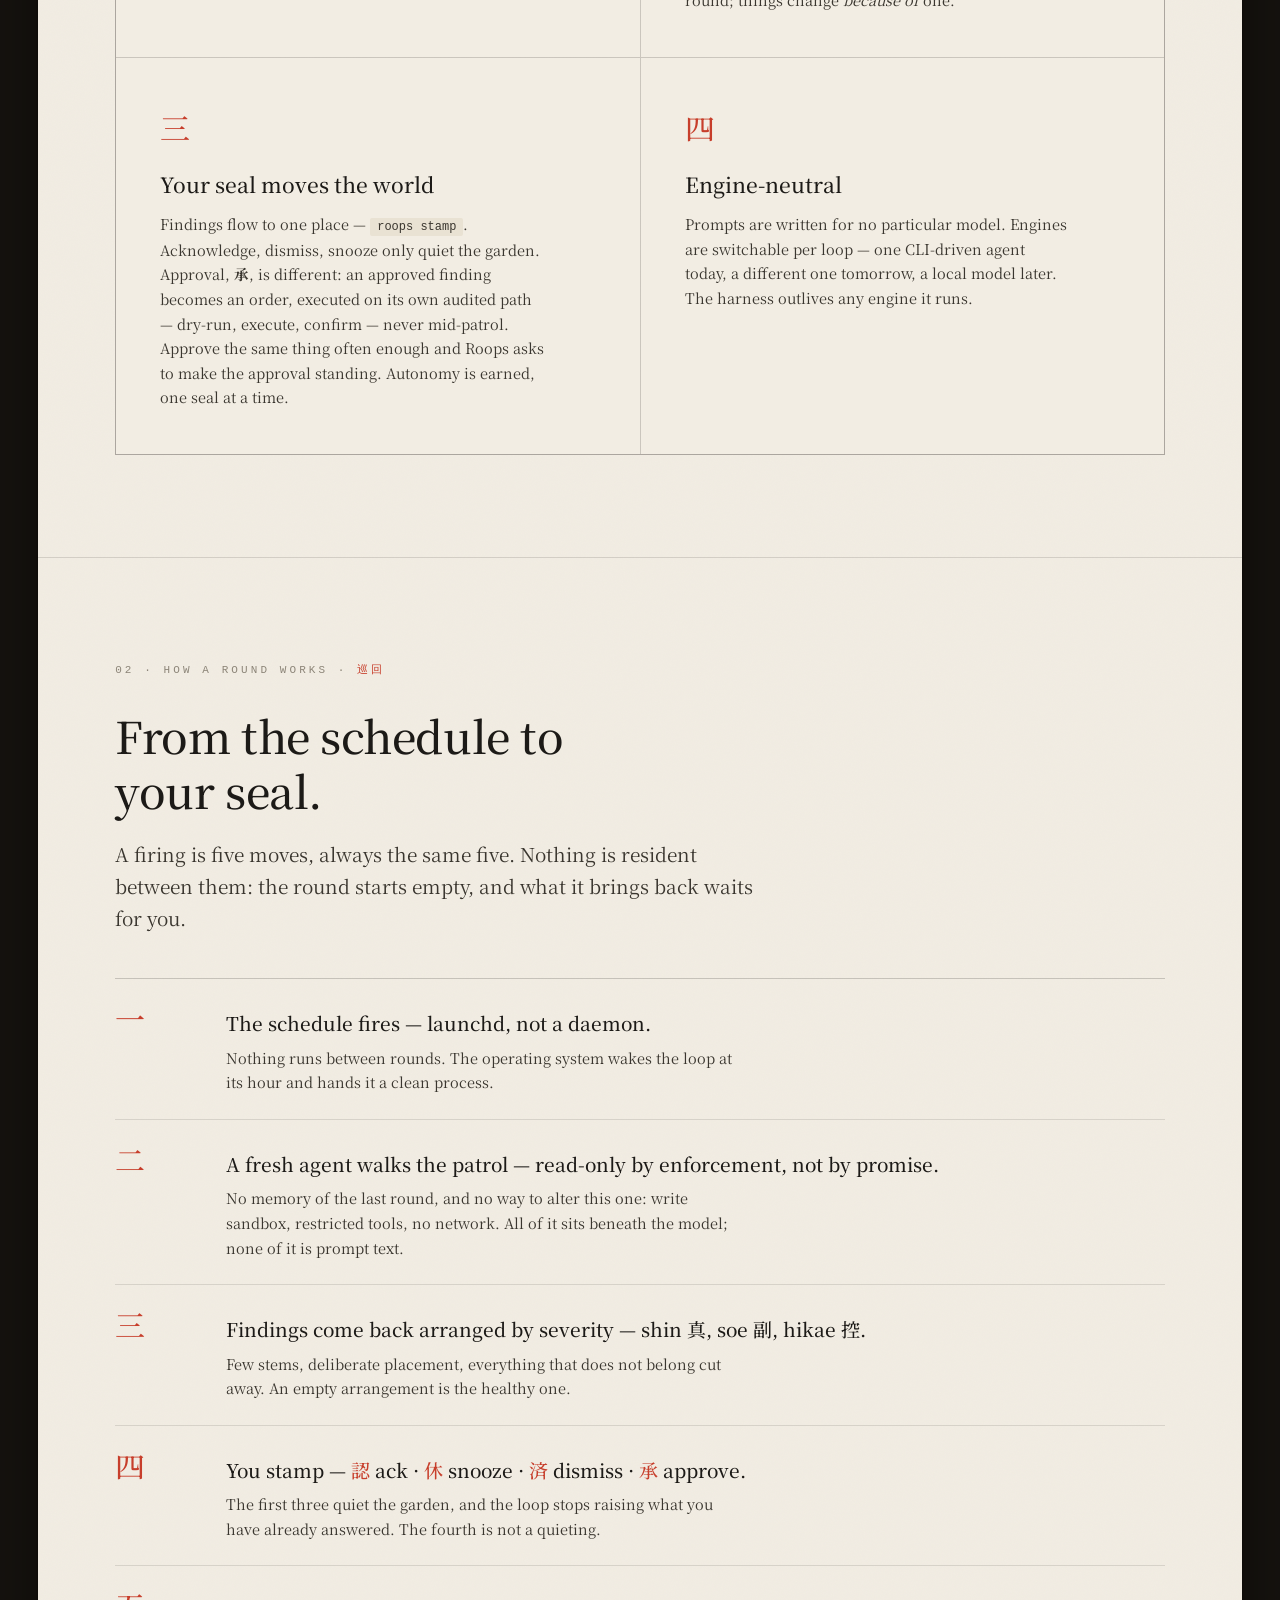
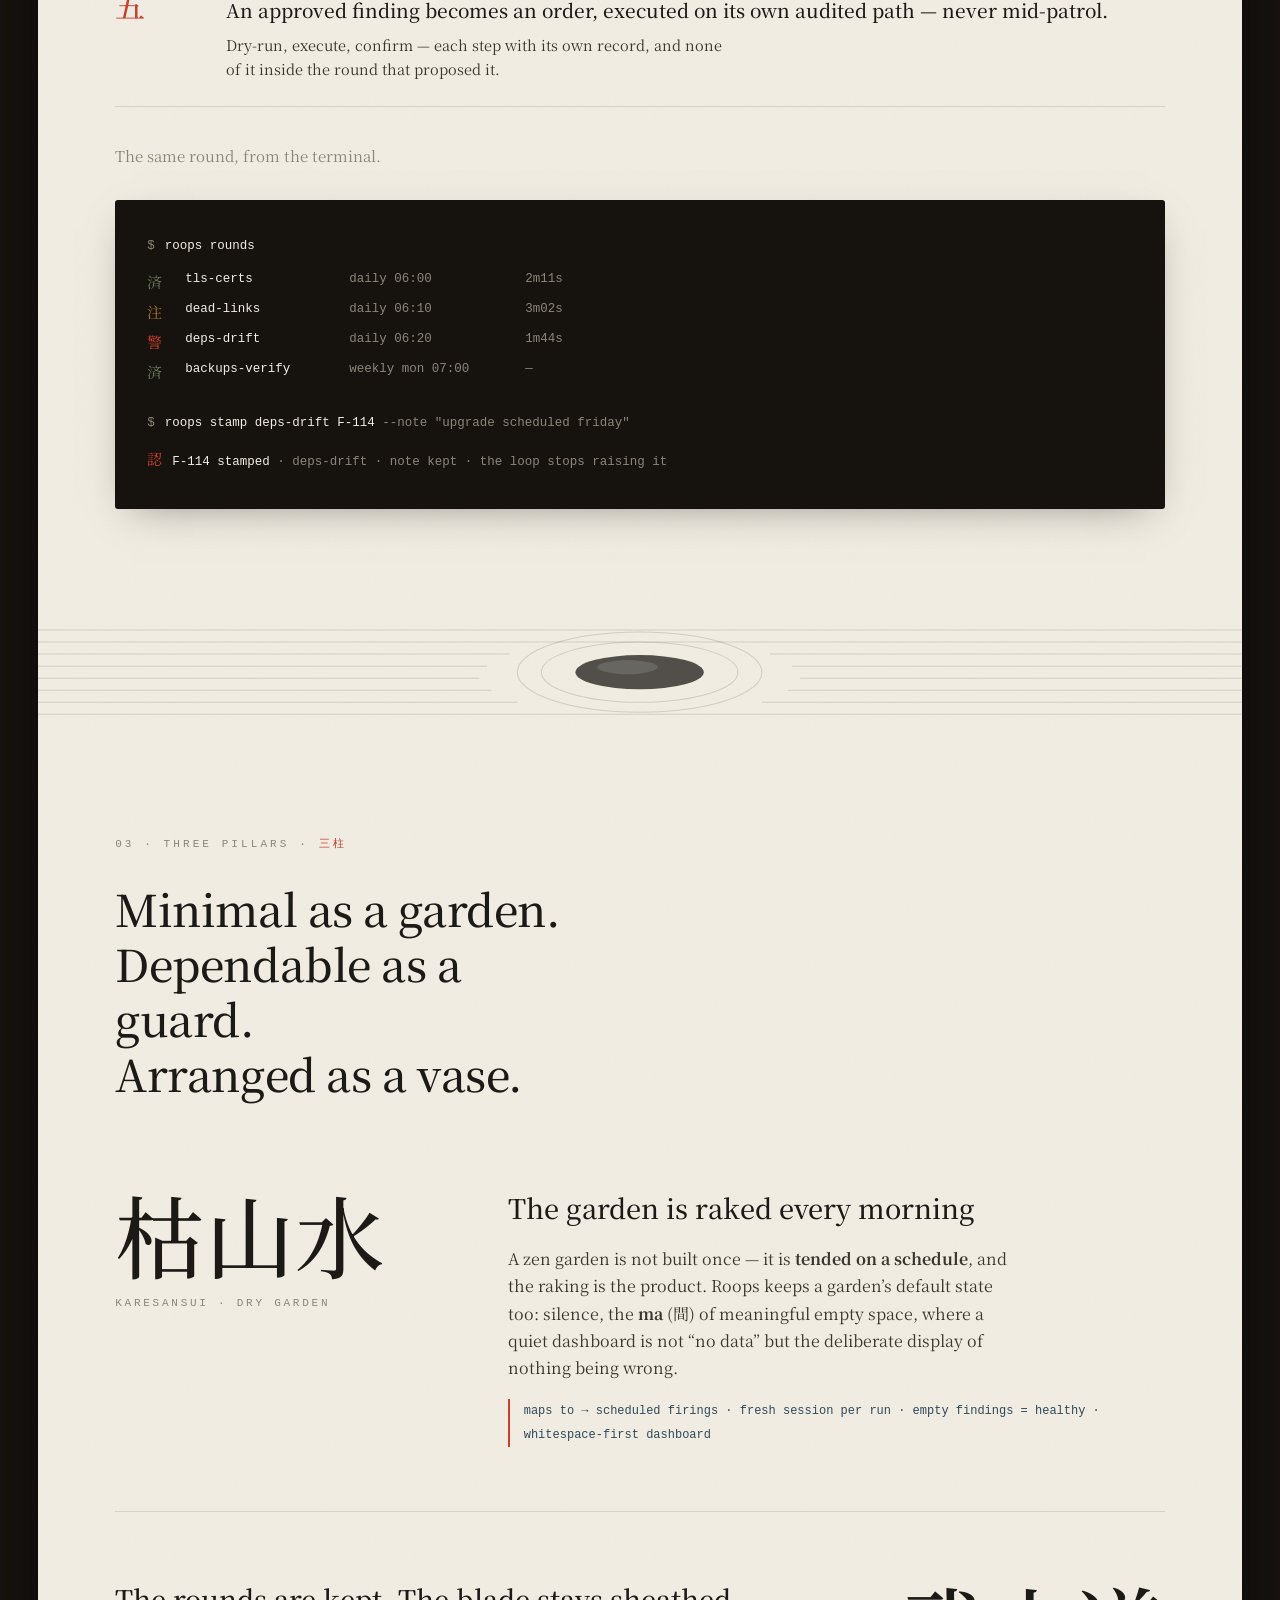
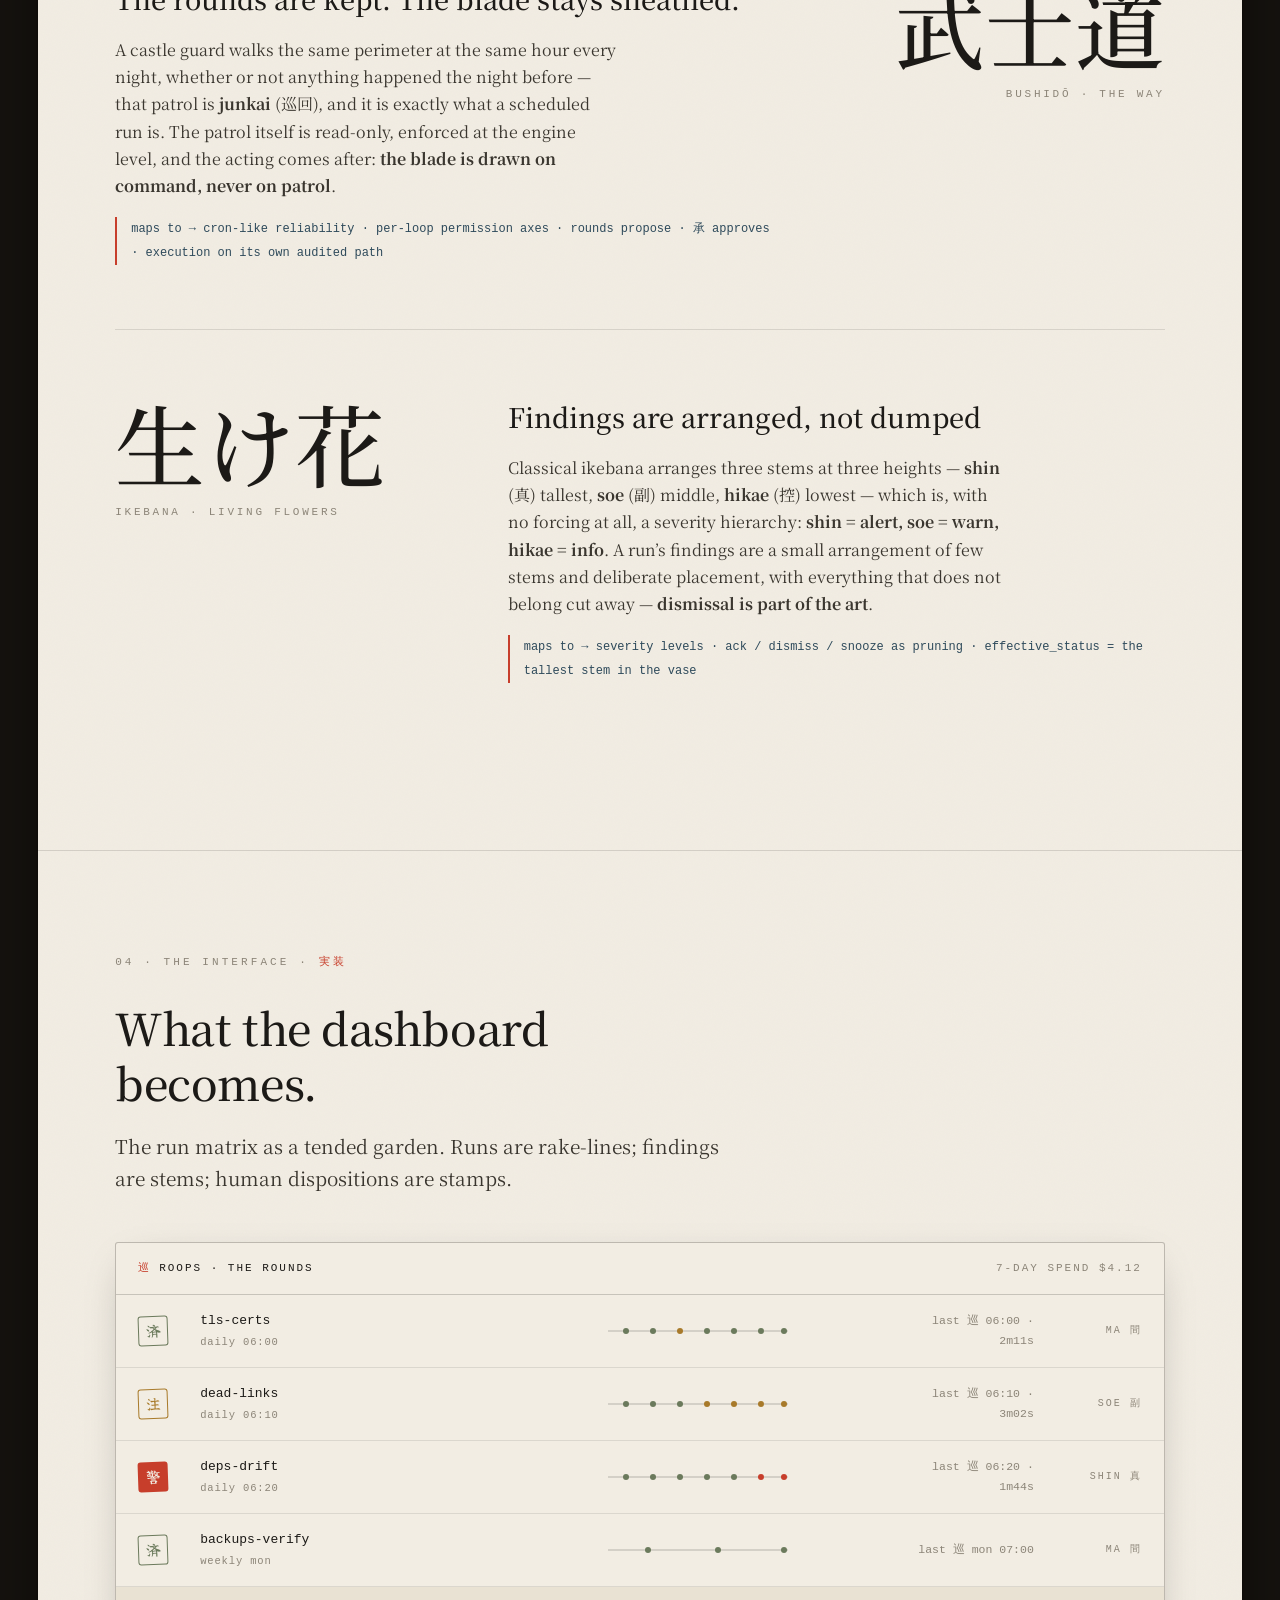
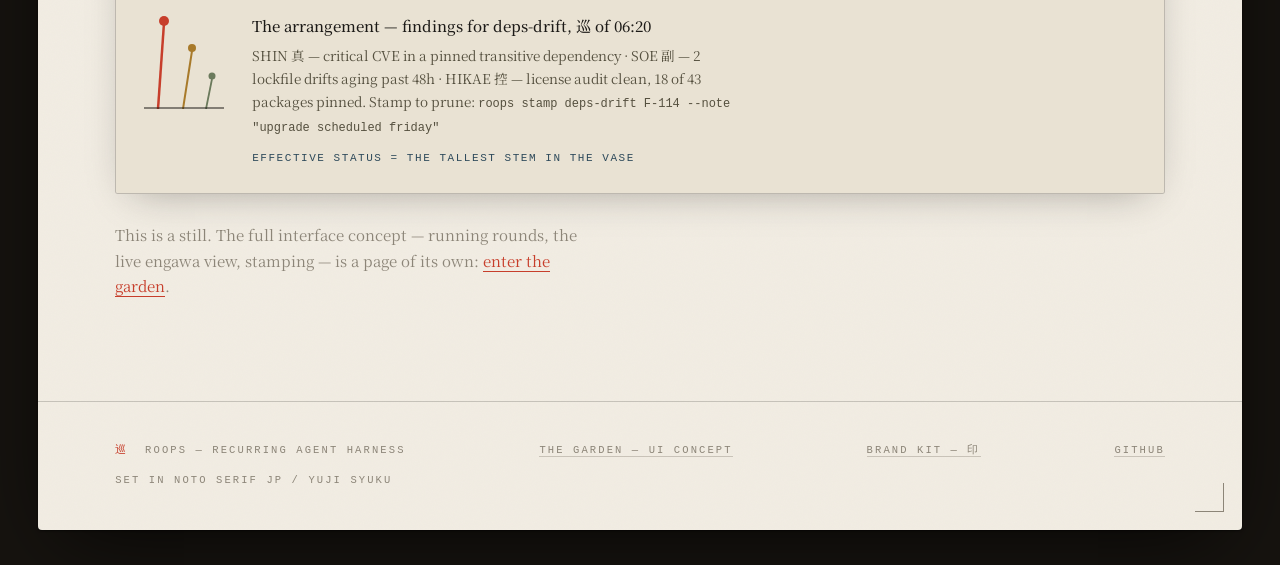
==== commit b4c555c3: "feat(site): rebuild index.html as product page (round lifecycle + CLI strip) Turn the landing page f" ====
--- a/site/index.html
+++ b/site/index.html
@@ -4,9 +4,9 @@
 <meta charset="utf-8">
 <meta name="viewport" content="width=device-width, initial-scale=1">
 <title>Roops — ループス · Scheduled agent rounds</title>
-<meta name="description" content="Roops is a thin harness for recurring, report-only agent jobs. Scheduled rounds, kept like a garden: raked every morning, touched by no one, quiet when all is well.">
+<meta name="description" content="Roops is a thin harness for recurring agent jobs. Scheduled rounds, kept like a garden: raked every morning, read-only on patrol, quiet when all is well.">
 <meta property="og:title" content="Roops — ループス">
-<meta property="og:description" content="Scheduled agent rounds, kept like a garden. Report-only by enforcement, quiet when all is well.">
+<meta property="og:description" content="Scheduled agent rounds, kept like a garden. Read-only on patrol, quiet when all is well — and every finding is an action in waiting.">
 <meta property="og:type" content="website">
 <link rel="icon" href="data:image/svg+xml,%3Csvg xmlns='http://www.w3.org/2000/svg' viewBox='0 0 100 100'%3E%3Crect width='100' height='100' rx='14' fill='%23C73E2B'/%3E%3Ctext x='50' y='72' font-size='62' text-anchor='middle' fill='%23F2EDE3' font-family='serif'%3E%E5%B7%A1%3C/text%3E%3C/svg%3E">
 <style>
@@ -135,6 +135,41 @@
   .fact p { font-size: 14.5px; color: #3A362F; max-width: 48ch; }
   .fact p code { font-family: var(--mono); font-size: 12px; background: var(--washi-shade); padding: 2px 7px; border-radius: 2px; }
 
+  /* ---------- round lifecycle ---------- */
+  .steps { border-top: 1px solid rgba(28,26,23,.2); margin-top: 44px; }
+  .step {
+    display: grid; grid-template-columns: 72px 1fr; gap: clamp(16px, 3vw, 40px);
+    padding: 24px 0; border-bottom: 1px solid rgba(28,26,23,.12); align-items: baseline;
+  }
+  .step .no { font-size: 30px; font-weight: 500; color: var(--shu); line-height: 1; }
+  .step .t { display: block; font-size: clamp(16px, 1.8vw, 19px); font-weight: 500; margin-bottom: 6px; }
+  .step .t .hn { color: var(--shu); }
+  .step .d { display: block; font-size: 14.5px; color: #3A362F; max-width: 64ch; }
+
+  /* ---------- CLI strip ---------- */
+  .cli {
+    margin-top: 32px; background: var(--sumi-deep); border-radius: 3px;
+    box-shadow: 0 12px 40px -18px rgba(28,26,23,.5);
+    overflow-x: auto;
+  }
+  .cli-body {
+    min-width: 560px; padding: clamp(22px, 3vw, 34px) clamp(20px, 3vw, 32px);
+    font-family: var(--mono); font-size: 12.5px; line-height: 2; color: var(--washi);
+  }
+  .cli-cmd { white-space: nowrap; }
+  .cli-cmd .p { color: var(--nibi); margin-right: 10px; }
+  .cli-cmd .arg { color: var(--nibi); }
+  .cli-rows { margin: 8px 0 24px; }
+  .cli-row { display: grid; grid-template-columns: 26px 152px 164px 1fr; gap: 12px; white-space: nowrap; }
+  .cli-row .k { font-family: var(--serif); font-size: 15px; }
+  .cli-row .k.ok { color: var(--koke); }
+  .cli-row .k.warn { color: var(--ochre); }
+  .cli-row .k.alert { color: var(--shu); }
+  .cli-row .meta { color: var(--nibi); }
+  .cli-res { margin-top: 8px; white-space: nowrap; }
+  .cli-res .k { font-family: var(--serif); font-size: 15px; color: var(--shu); margin-right: 10px; }
+  .cli-res .meta { color: var(--nibi); }
+
   /* ---------- pillars (asymmetric rows) ---------- */
   .pillar {
     display: grid; grid-template-columns: minmax(120px, 1fr) 2fr;
@@ -155,43 +190,6 @@
 
   /* ---------- karesansui divider ---------- */
   .rake { display: block; width: 100%; height: auto; margin: 0; opacity: .9; }
-
-  /* ---------- lexicon ---------- */
-  .lexicon { border-top: 1px solid rgba(28,26,23,.2); margin-top: 40px; }
-  .lex-row {
-    display: grid; grid-template-columns: 96px 1fr 1.4fr; gap: clamp(16px, 3vw, 48px);
-    padding: 22px 0; border-bottom: 1px solid rgba(28,26,23,.12); align-items: baseline;
-  }
-  .lex-row .k { font-size: 34px; font-weight: 500; }
-  .lex-row .r { font-family: var(--mono); font-size: 12px; letter-spacing: .12em; color: var(--nibi); }
-  .lex-row .r b { color: var(--sumi); font-weight: 400; display: block; font-size: 13px; margin-bottom: 2px; }
-  .lex-row .d { font-size: 15px; color: #3A362F; }
-  .lex-row .d code { font-family: var(--mono); font-size: 12.5px; background: var(--washi-shade); padding: 2px 7px; border-radius: 2px; }
-
-  /* ---------- palette ---------- */
-  .swatches { display: grid; grid-template-columns: repeat(auto-fit, minmax(150px, 1fr)); gap: 1px; background: rgba(28,26,23,.18); border: 1px solid rgba(28,26,23,.18); margin-top: 44px; }
-  .swatch { background: var(--washi); padding: 0; }
-  .swatch .chip { height: 110px; }
-  .swatch .meta { padding: 14px 16px 18px; }
-  .swatch .meta .jp-name { font-size: 20px; font-weight: 500; }
-  .swatch .meta .en { font-family: var(--mono); font-size: 10.5px; letter-spacing: .16em; text-transform: uppercase; color: var(--nibi); display: block; margin: 4px 0 8px; }
-  .swatch .meta .hex { font-family: var(--mono); font-size: 12px; color: var(--ai); }
-  .swatch .meta .use { font-size: 12.5px; color: var(--nibi); display: block; margin-top: 6px; line-height: 1.5; }
-
-  /* ---------- marks ---------- */
-  .marks { display: grid; grid-template-columns: 1.2fr 1fr 1fr; gap: 1px; background: rgba(28,26,23,.18); border: 1px solid rgba(28,26,23,.18); margin-top: 44px; }
-  .mark-cell { background: var(--washi); padding: clamp(28px, 4vw, 48px); display: flex; flex-direction: column; align-items: center; text-align: center; gap: 20px; }
-  .mark-cell .art { height: 150px; display: flex; align-items: center; justify-content: center; }
-  .mark-cell h4 { font-size: 16px; font-weight: 500; }
-  .mark-cell p { font-size: 13px; color: var(--nibi); max-width: 32ch; }
-  .hanko {
-    width: 92px; height: 92px; background: var(--shu); color: var(--washi);
-    display: flex; align-items: center; justify-content: center;
-    font-family: var(--seal); font-size: 54px; border-radius: 6px;
-    transform: rotate(-2.5deg);
-  }
-  .lockup { font-size: 44px; font-weight: 500; letter-spacing: -.02em; display: flex; align-items: center; gap: 14px; }
-  .lockup .seal-dot { width: 30px; height: 30px; background: var(--shu); border-radius: 4px; color: var(--washi); font-family: var(--seal); font-size: 17px; display: inline-flex; align-items: center; justify-content: center; transform: rotate(-2deg); }
 
   /* ---------- UI articulation (dashboard mock) ---------- */
   .mock {
@@ -241,16 +239,6 @@
   .findings-note .fx p { font-size: 13.5px; color: #55503F; max-width: 62ch; }
   .findings-note .fx .lv { font-family: var(--mono); font-size: 11px; letter-spacing: .14em; margin-top: 10px; display: block; color: var(--ai); }
 
-  /* ---------- taglines ---------- */
-  .taglines { margin-top: 44px; }
-  .tagline {
-    padding: 26px 0; border-bottom: 1px solid rgba(28,26,23,.12);
-    display: grid; grid-template-columns: 56px 1fr; gap: 24px; align-items: baseline;
-  }
-  .tagline .no { font-family: var(--mono); font-size: 11px; color: var(--nibi); letter-spacing: .2em; }
-  .tagline .line { font-size: clamp(20px, 2.6vw, 30px); font-weight: 500; letter-spacing: -.01em; }
-  .tagline .sub { font-family: var(--mono); font-size: 11.5px; color: var(--nibi); display: block; margin-top: 6px; letter-spacing: .1em; }
-
   /* ---------- footer ---------- */
   footer {
     padding: 40px clamp(24px, 6vw, 96px); border-top: 1px solid rgba(28,26,23,.2);
@@ -274,11 +262,9 @@
     .hero { grid-template-columns: 1fr; min-height: auto; padding-top: 24px; }
     .vertical-rail { display: none; }
     .facts { grid-template-columns: 1fr; }
+    .step { grid-template-columns: 46px 1fr; gap: 14px; }
     .pillar, .pillar:nth-child(even) { grid-template-columns: 1fr; gap: 18px; }
     .pillar:nth-child(even) .pillar-mark { order: 0; text-align: left; }
-    .marks { grid-template-columns: 1fr; }
-    .lex-row { grid-template-columns: 64px 1fr; }
-    .lex-row .d { grid-column: 1 / -1; }
   }
 </style>
 </head>
@@ -309,7 +295,7 @@
   <!-- ================= WHAT IT IS ================= -->
   <section>
     <span class="kicker reveal">01 · What it is · <b>何</b></span>
-    <h2 class="reveal">Small agents, on a schedule, that only ever report.</h2>
+    <h2 class="reveal">Small agents, on a schedule, that watch and report.</h2>
     <p class="lede reveal" style="--i:1">Roops is a thin harness for recurring agent jobs — the boring, valuable kind: audits, drift checks, health sweeps. Each loop wakes on its schedule, looks at one thing carefully, files its findings, and disappears.</p>
     <div class="facts">
       <div class="fact reveal"><span class="num">一</span><h3>Rounds, not sessions</h3><p>Every firing is a fresh agent with no memory of the last run. State lives in the harness — run history, findings, dispositions — never in the model. The patrol is the same every night; only the garden changes.</p></div>
@@ -319,35 +305,62 @@
     </div>
   </section>
 
-  <!-- ================= PILLARS ================= -->
+  <!-- ================= HOW A ROUND WORKS ================= -->
   <section>
-    <span class="kicker reveal">02 · Three pillars · <b>三柱</b></span>
-    <h2 class="reveal">Minimal as a garden.<br>Dependable as a guard.<br>Arranged as a vase.</h2>
-
-    <div class="pillar">
-      <div class="pillar-mark reveal"><span class="kanji">枯山水</span><span class="reading">karesansui · dry garden</span></div>
-      <div class="pillar-body">
-        <h3 class="reveal" style="--i:1">The garden is raked every morning</h3>
-        <p class="reveal" style="--i:2">A zen garden is not built once — it is <strong>tended on a schedule</strong>. The raking is the product. Roops is the same object: recurring, disciplined maintenance whose output is order, not novelty. And like a garden, its default state is silence — the aesthetic principle of <strong>ma</strong> (間), meaningful empty space. A quiet dashboard is not “no data”; it is the deliberate, beautiful display of nothing being wrong.</p>
-        <span class="maps-to">maps&nbsp;to → scheduled firings · fresh session per run · empty findings = healthy · whitespace-first dashboard</span>
-      </div>
-    </div>
-
-    <div class="pillar">
-      <div class="pillar-mark reveal"><span class="kanji">武士道</span><span class="reading">bushidō · the way</span></div>
-      <div class="pillar-body">
-        <h3 class="reveal" style="--i:1">The rounds are kept. The blade stays sheathed.</h3>
-        <p class="reveal" style="--i:2">A castle guard walks the same perimeter at the same hour, every night, whether or not anything happened the night before. That patrol is <strong>junkai</strong> (巡回) — and it is exactly what a scheduled run is. The second half of the discipline matters just as much: <strong>the patrol itself is read-only, enforced at the engine level</strong>. On rounds, the guard observes and reports. The acting comes after — when the lord seals an order, it is carried out in daylight, on its own path, with its own record. The blade is drawn on command, never on patrol.</p>
-        <span class="maps-to">maps&nbsp;to → cron-like reliability · per-loop permission axes · rounds propose · 承 approves · execution on its own audited path</span>
-      </div>
-    </div>
-
-    <div class="pillar">
-      <div class="pillar-mark reveal"><span class="kanji">生け花</span><span class="reading">ikebana · living flowers</span></div>
-      <div class="pillar-body">
-        <h3 class="reveal" style="--i:1">Findings are arranged, not dumped</h3>
-        <p class="reveal" style="--i:2">Classical ikebana arranges three stems at three heights: <strong>shin</strong> (真), the tallest; <strong>soe</strong> (副), the middle; <strong>hikae</strong> (控), the lowest. This is — exactly, with no forcing — a severity hierarchy: <strong>shin = alert, soe = warn, hikae = info</strong>. A run’s findings are a small arrangement: few stems, deliberate placement, and the cutting away of everything that does not belong. Dismissal is part of the art.</p>
-        <span class="maps-to">maps&nbsp;to → severity levels · ack / dismiss / snooze as pruning · effective_status = the tallest stem in the vase</span>
+    <span class="kicker reveal">02 · How a round works · <b>巡回</b></span>
+    <h2 class="reveal">From the schedule to your seal.</h2>
+    <p class="lede reveal" style="--i:1">A firing is five moves, always the same five. Nothing is resident between them: the round starts empty, and what it brings back waits for you.</p>
+
+    <div class="steps">
+      <div class="step reveal">
+        <span class="no">一</span>
+        <div>
+          <span class="t">The schedule fires — launchd, not a daemon.</span>
+          <span class="d">Nothing runs between rounds. The operating system wakes the loop at its hour and hands it a clean process.</span>
+        </div>
+      </div>
+      <div class="step reveal" style="--i:1">
+        <span class="no">二</span>
+        <div>
+          <span class="t">A fresh agent walks the patrol — read-only by enforcement, not by promise.</span>
+          <span class="d">No memory of the last round, and no way to alter this one: write sandbox, restricted tools, no network. All of it sits beneath the model; none of it is prompt text.</span>
+        </div>
+      </div>
+      <div class="step reveal" style="--i:2">
+        <span class="no">三</span>
+        <div>
+          <span class="t">Findings come back arranged by severity — shin 真, soe 副, hikae 控.</span>
+          <span class="d">Few stems, deliberate placement, everything that does not belong cut away. An empty arrangement is the healthy one.</span>
+        </div>
+      </div>
+      <div class="step reveal" style="--i:3">
+        <span class="no">四</span>
+        <div>
+          <span class="t">You stamp — <span class="hn">認</span> ack · <span class="hn">休</span> snooze · <span class="hn">済</span> dismiss · <span class="hn">承</span> approve.</span>
+          <span class="d">The first three quiet the garden, and the loop stops raising what you have already answered. The fourth is not a quieting.</span>
+        </div>
+      </div>
+      <div class="step reveal" style="--i:4">
+        <span class="no">五</span>
+        <div>
+          <span class="t">An approved finding becomes an order, executed on its own audited path — never mid-patrol.</span>
+          <span class="d">Dry-run, execute, confirm — each step with its own record, and none of it inside the round that proposed it.</span>
+        </div>
+      </div>
+    </div>
+
+    <p class="quiet reveal" style="--i:1; margin-top:36px">The same round, from the terminal.</p>
+    <div class="cli reveal" style="--i:2">
+      <div class="cli-body">
+        <div class="cli-cmd"><span class="p">$</span>roops rounds</div>
+        <div class="cli-rows">
+          <div class="cli-row"><span class="k ok">済</span><span>tls-certs</span><span class="meta">daily 06:00</span><span class="meta">2m11s</span></div>
+          <div class="cli-row"><span class="k warn">注</span><span>dead-links</span><span class="meta">daily 06:10</span><span class="meta">3m02s</span></div>
+          <div class="cli-row"><span class="k alert">警</span><span>deps-drift</span><span class="meta">daily 06:20</span><span class="meta">1m44s</span></div>
+          <div class="cli-row"><span class="k ok">済</span><span>backups-verify</span><span class="meta">weekly mon 07:00</span><span class="meta">—</span></div>
+        </div>
+        <div class="cli-cmd"><span class="p">$</span>roops stamp deps-drift F-114 <span class="arg">--note "upgrade scheduled friday"</span></div>
+        <div class="cli-res"><span class="k">認</span>F-114 stamped <span class="meta">· deps-drift · note kept · the loop stops raising it</span></div>
       </div>
     </div>
   </section>
@@ -369,65 +382,42 @@
     <ellipse cx="588" cy="55" rx="30" ry="7" fill="#F2EDE3" fill-opacity=".14"/>
   </svg>
 
-  <!-- ================= LEXICON ================= -->
+  <!-- ================= PILLARS ================= -->
   <section>
-    <span class="kicker reveal">03 · Working vocabulary · <b>語彙</b></span>
-    <h2 class="reveal">Words the product borrows.</h2>
-    <p class="lede reveal" style="--i:1">Not decoration — each term earns its place by naming something the harness already does. Used sparingly: one or two in the UI, the rest in docs and voice.</p>
-    <div class="lexicon">
-      <div class="lex-row reveal"><span class="k">巡</span><span class="r"><b>meguru / jun</b>to go around; a patrol</span><span class="d">A single firing of a loop. “Last 巡: 06:00.” CLI verb: <code>roops rounds</code>.</span></div>
-      <div class="lex-row reveal" style="--i:1"><span class="k">手入れ</span><span class="r"><b>teire</b>tending, upkeep</span><span class="d">The category of work Roops does — garden-keeping for repos and systems. The docs’ word for “maintenance loop.”</span></div>
-      <div class="lex-row reveal" style="--i:2"><span class="k">間</span><span class="r"><b>ma</b>meaningful interval / negative space</span><span class="d">Both meanings apply: the <em>interval</em> between runs, and the <em>empty space</em> of a healthy dashboard. One kanji, the whole product.</span></div>
-      <div class="lex-row reveal" style="--i:3"><span class="k">判</span><span class="r"><b>han</b>the seal / stamp</span><span class="d">Dispositions. To ack a finding is to stamp it. Hanko stamps as status iconography: <code>済</code> settled, <code>認</code> acknowledged, <code>休</code> snoozed — and <code>承</code> approved, the one stamp that becomes an order.</span></div>
-      <div class="lex-row reveal" style="--i:4"><span class="k">改善</span><span class="r"><b>kaizen</b>continuous improvement</span><span class="d">The philosophy of small recurring passes — the reason loops exist at all. Voice-of-brand word, not UI copy.</span></div>
+    <span class="kicker reveal">03 · Three pillars · <b>三柱</b></span>
+    <h2 class="reveal">Minimal as a garden.<br>Dependable as a guard.<br>Arranged as a vase.</h2>
+
+    <div class="pillar">
+      <div class="pillar-mark reveal"><span class="kanji">枯山水</span><span class="reading">karesansui · dry garden</span></div>
+      <div class="pillar-body">
+        <h3 class="reveal" style="--i:1">The garden is raked every morning</h3>
+        <p class="reveal" style="--i:2">A zen garden is not built once — it is <strong>tended on a schedule</strong>, and the raking is the product. Roops keeps a garden’s default state too: silence, the <strong>ma</strong> (間) of meaningful empty space, where a quiet dashboard is not “no data” but the deliberate display of nothing being wrong.</p>
+        <span class="maps-to">maps&nbsp;to → scheduled firings · fresh session per run · empty findings = healthy · whitespace-first dashboard</span>
+      </div>
+    </div>
+
+    <div class="pillar">
+      <div class="pillar-mark reveal"><span class="kanji">武士道</span><span class="reading">bushidō · the way</span></div>
+      <div class="pillar-body">
+        <h3 class="reveal" style="--i:1">The rounds are kept. The blade stays sheathed.</h3>
+        <p class="reveal" style="--i:2">A castle guard walks the same perimeter at the same hour every night, whether or not anything happened the night before — that patrol is <strong>junkai</strong> (巡回), and it is exactly what a scheduled run is. The patrol itself is read-only, enforced at the engine level, and the acting comes after: <strong>the blade is drawn on command, never on patrol</strong>.</p>
+        <span class="maps-to">maps&nbsp;to → cron-like reliability · per-loop permission axes · rounds propose · 承 approves · execution on its own audited path</span>
+      </div>
+    </div>
+
+    <div class="pillar">
+      <div class="pillar-mark reveal"><span class="kanji">生け花</span><span class="reading">ikebana · living flowers</span></div>
+      <div class="pillar-body">
+        <h3 class="reveal" style="--i:1">Findings are arranged, not dumped</h3>
+        <p class="reveal" style="--i:2">Classical ikebana arranges three stems at three heights — <strong>shin</strong> (真) tallest, <strong>soe</strong> (副) middle, <strong>hikae</strong> (控) lowest — which is, with no forcing at all, a severity hierarchy: <strong>shin = alert, soe = warn, hikae = info</strong>. A run’s findings are a small arrangement of few stems and deliberate placement, with everything that does not belong cut away — <strong>dismissal is part of the art</strong>.</p>
+        <span class="maps-to">maps&nbsp;to → severity levels · ack / dismiss / snooze as pruning · effective_status = the tallest stem in the vase</span>
+      </div>
     </div>
   </section>
 
-  <!-- ================= PALETTE ================= -->
+  <!-- ================= THE INTERFACE ================= -->
   <section>
-    <span class="kicker reveal">04 · Color · <b>色</b></span>
-    <h2 class="reveal">Ink, paper, and one seal of vermillion.</h2>
-    <p class="lede reveal" style="--i:1">Traditional Japanese color names (nihon no iro), each with a job. Vermillion is the only accent — it appears exactly where a hanko would: on things a human decided.</p>
-    <div class="swatches reveal" style="--i:2">
-      <div class="swatch"><div class="chip" style="background:#1C1A17"></div><div class="meta"><span class="jp-name">墨</span><span class="en">sumi · ink</span><span class="hex">#1C1A17</span><span class="use">Text, marks, the ensō. Never pure black.</span></div></div>
-      <div class="swatch"><div class="chip" style="background:#F2EDE3"></div><div class="meta"><span class="jp-name">生成</span><span class="en">kinari · raw paper</span><span class="hex">#F2EDE3</span><span class="use">The surface. Warm, faintly textured washi.</span></div></div>
-      <div class="swatch"><div class="chip" style="background:#C73E2B"></div><div class="meta"><span class="jp-name">朱</span><span class="en">shu · vermillion</span><span class="hex">#C73E2B</span><span class="use">The seal. Alerts, acks, the one accent.</span></div></div>
-      <div class="swatch"><div class="chip" style="background:#2E4A5B"></div><div class="meta"><span class="jp-name">藍</span><span class="en">ai · indigo</span><span class="hex">#2E4A5B</span><span class="use">Secondary ink — code, links, quiet emphasis.</span></div></div>
-      <div class="swatch"><div class="chip" style="background:#6B7A5C"></div><div class="meta"><span class="jp-name">苔</span><span class="en">koke · moss</span><span class="hex">#6B7A5C</span><span class="use">Healthy status only. Moss grows on what is left in peace.</span></div></div>
-      <div class="swatch"><div class="chip" style="background:#8C8578"></div><div class="meta"><span class="jp-name">鈍</span><span class="en">nibi · dulled</span><span class="hex">#8C8578</span><span class="use">Metadata, timestamps, the recessive layer.</span></div></div>
-    </div>
-  </section>
-
-  <!-- ================= MARKS ================= -->
-  <section>
-    <span class="kicker reveal">05 · The mark · <b>印</b></span>
-    <h2 class="reveal">An ensō is a loop drawn with discipline.</h2>
-    <p class="lede reveal" style="--i:1">The ensō (円相) — the zen circle, one breath, one stroke — is the rare logo concept that is not a metaphor. It literally <em>is</em> a loop. Left slightly open it is a run in progress; closed, a run complete.</p>
-    <div class="marks">
-      <div class="mark-cell reveal">
-        <div class="art"><svg viewBox="0 0 200 200" width="150" aria-hidden="true">
-          <path d="M 108 22 C 62 20 24 58 24 102 C 24 148 62 182 106 180 C 148 178 178 144 177 102 C 176 66 152 38 122 28" fill="none" stroke="#1C1A17" stroke-width="10" stroke-linecap="round"/>
-          <path d="M 112 26 C 74 22 32 56 30 100 C 28 146 64 178 106 176" fill="none" stroke="#1C1A17" stroke-width="3.5" stroke-linecap="round" opacity=".35"/>
-        </svg></div>
-        <h4>Primary — the open ensō</h4>
-        <p>Brush-weighted, imperfect, gap at the top right: the loop that will run again. The whole identity in one stroke.</p>
-      </div>
-      <div class="mark-cell reveal" style="--i:1">
-        <div class="art"><div class="hanko">巡</div></div>
-        <h4>Seal — 巡 in vermillion</h4>
-        <p>The hanko form for favicons, stamps, and small sizes. 巡: to make the rounds.</p>
-      </div>
-      <div class="mark-cell reveal" style="--i:2">
-        <div class="art"><div class="lockup">roops<span class="seal-dot">巡</span></div></div>
-        <h4>Lockup — wordmark + seal</h4>
-        <p>Lowercase serif wordmark, sealed like a signed document. The seal always sits last, as a signature does.</p>
-      </div>
-    </div>
-  </section>
-
-  <!-- ================= UI ARTICULATION ================= -->
-  <section>
-    <span class="kicker reveal">06 · Applied · <b>実装</b></span>
+    <span class="kicker reveal">04 · The interface · <b>実装</b></span>
     <h2 class="reveal">What the dashboard becomes.</h2>
     <p class="lede reveal" style="--i:1">The run matrix as a tended garden. Runs are rake-lines; findings are stems; human dispositions are stamps.</p>
 
@@ -489,21 +479,10 @@
     <p class="quiet reveal" style="margin-top:28px">This is a still. The full interface concept — running rounds, the live engawa view, stamping — is a page of its own: <a href="./ui.html">enter the garden</a>.</p>
   </section>
 
-  <!-- ================= TAGLINES ================= -->
-  <section>
-    <span class="kicker reveal">07 · Voice · <b>声</b></span>
-    <h2 class="reveal">Ways to say it.</h2>
-    <div class="taglines">
-      <div class="tagline reveal"><span class="no">案 A</span><div><span class="line">Quiet rounds. Kept promises.</span><span class="sub">The bushidō read — dependability first.</span></div></div>
-      <div class="tagline reveal" style="--i:1"><span class="no">案 B</span><div><span class="line">The garden is raked every morning.</span><span class="sub">The karesansui read — the README’s opening line.</span></div></div>
-      <div class="tagline reveal" style="--i:2"><span class="no">案 C</span><div><span class="line">Tend, don’t toil.</span><span class="sub">The teire read — shortest, best on a terminal banner.</span></div></div>
-      <div class="tagline reveal" style="--i:3"><span class="no">案 D</span><div><span class="line">毎朝、庭を整える。</span><span class="sub">“Each morning, the garden is set in order.” — for the people who will ask what it means. That is the point of a tagline.</span></div></div>
-    </div>
-  </section>
-
   <footer>
     <span><span class="f-shu">巡</span>&nbsp; ROOPS — RECURRING AGENT HARNESS</span>
     <span><a href="./ui.html">THE GARDEN — UI CONCEPT</a></span>
+    <span><a href="./brandkit/">BRAND KIT — 印</a></span>
     <span><a href="https://github.com/ytubecoder/roops">GITHUB</a></span>
     <span>SET IN NOTO SERIF JP / YUJI SYUKU</span>
   </footer>
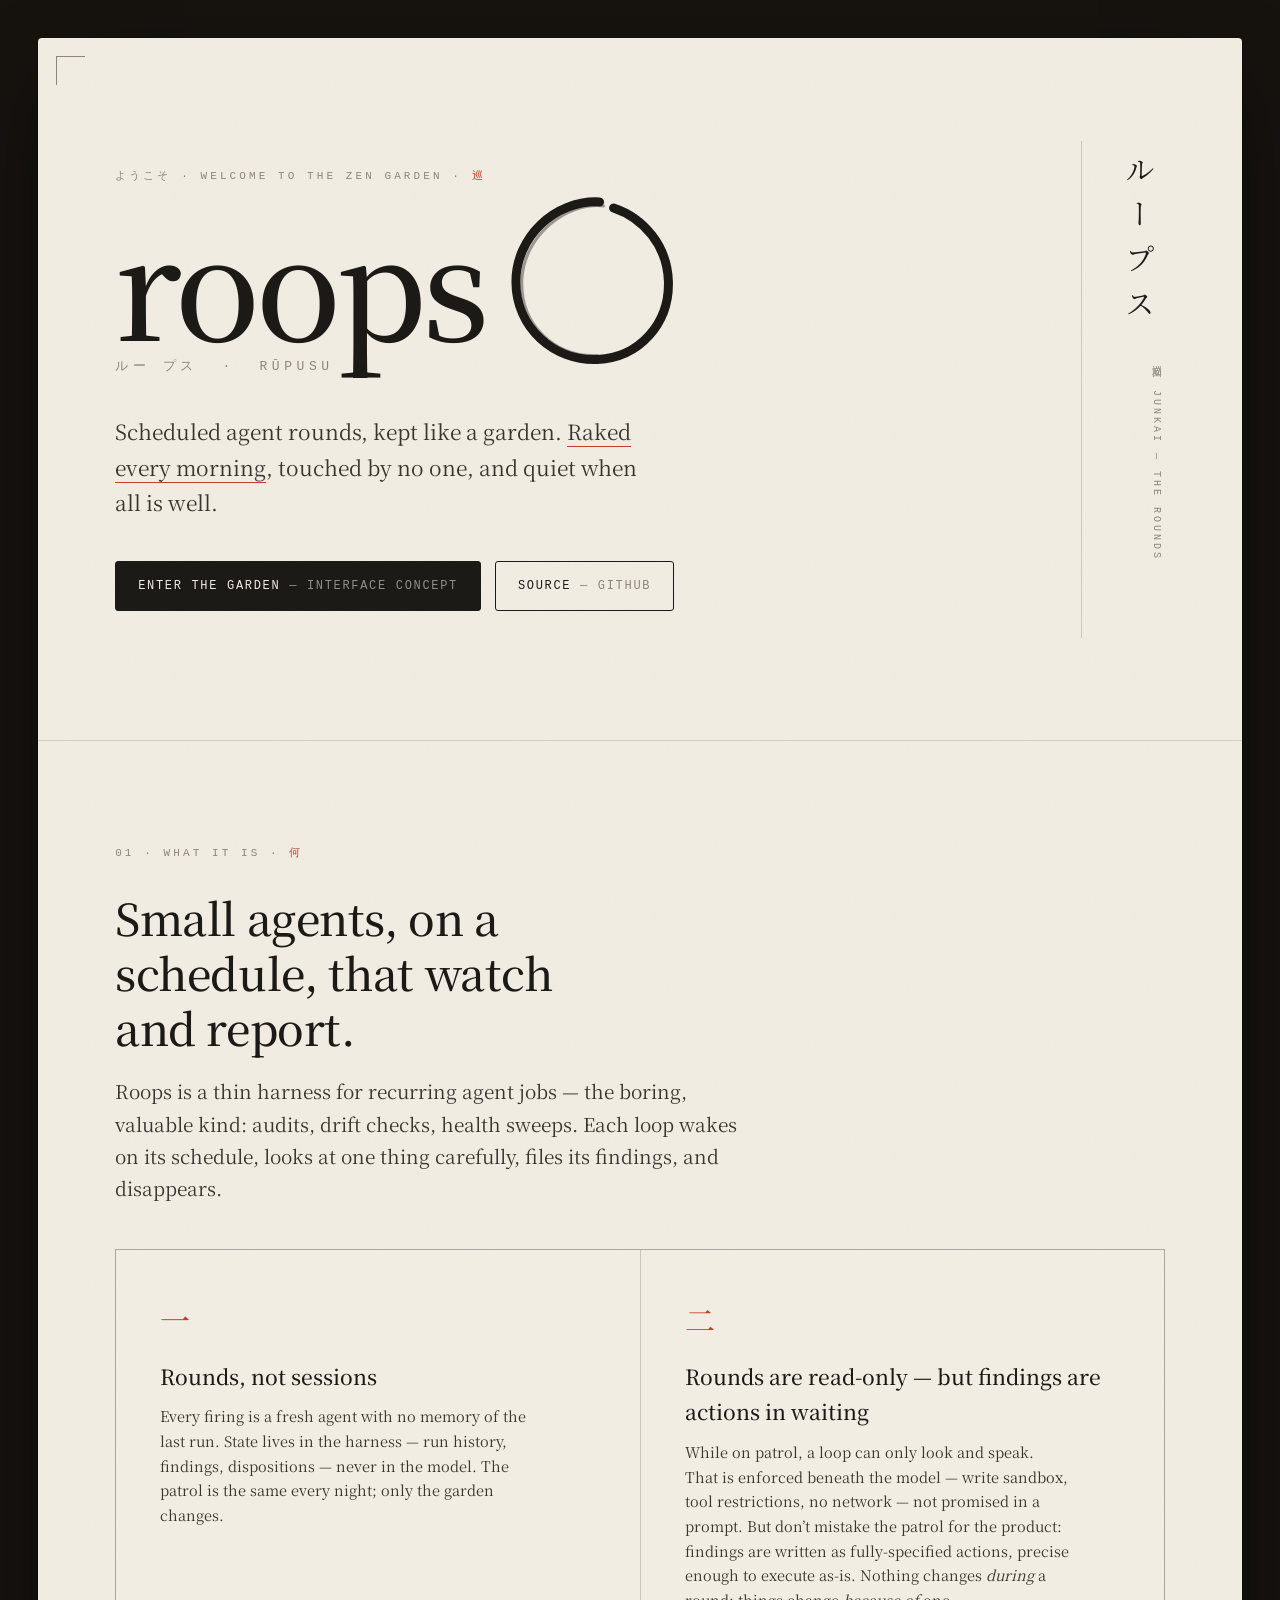
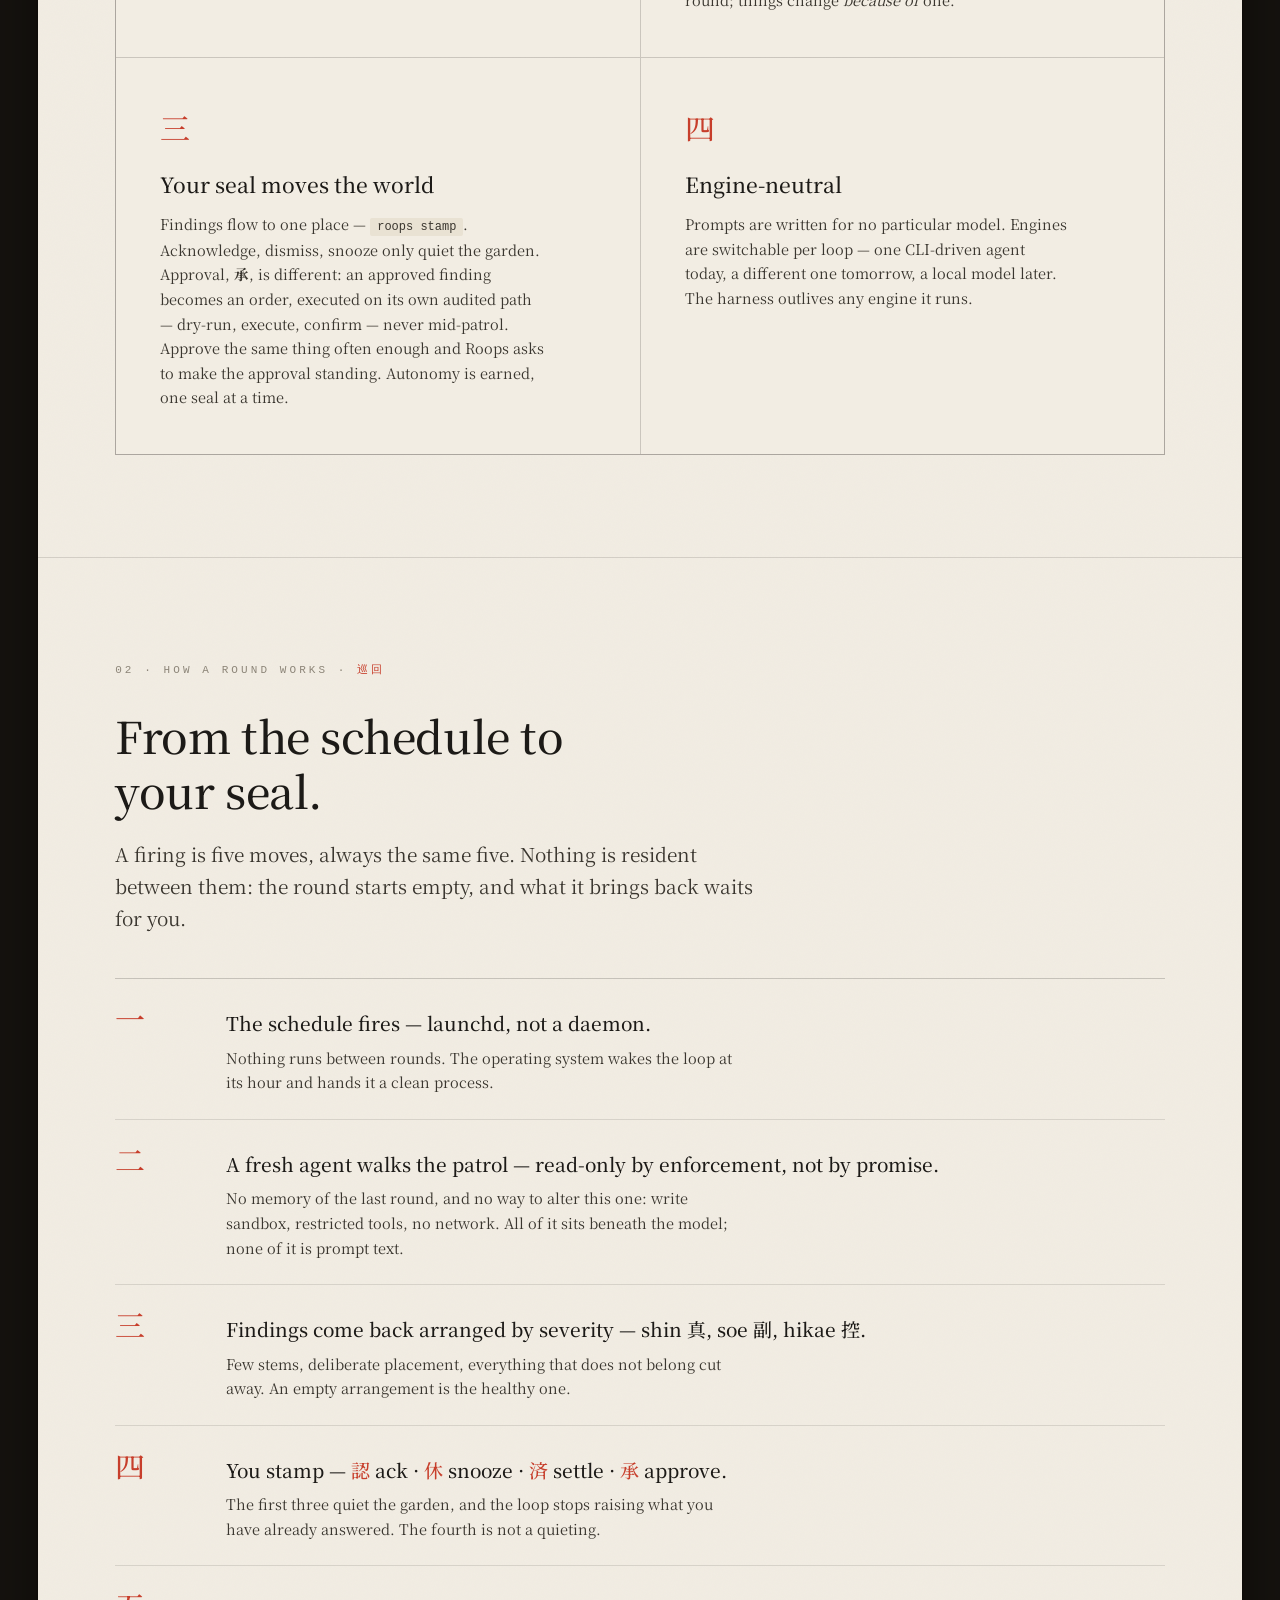
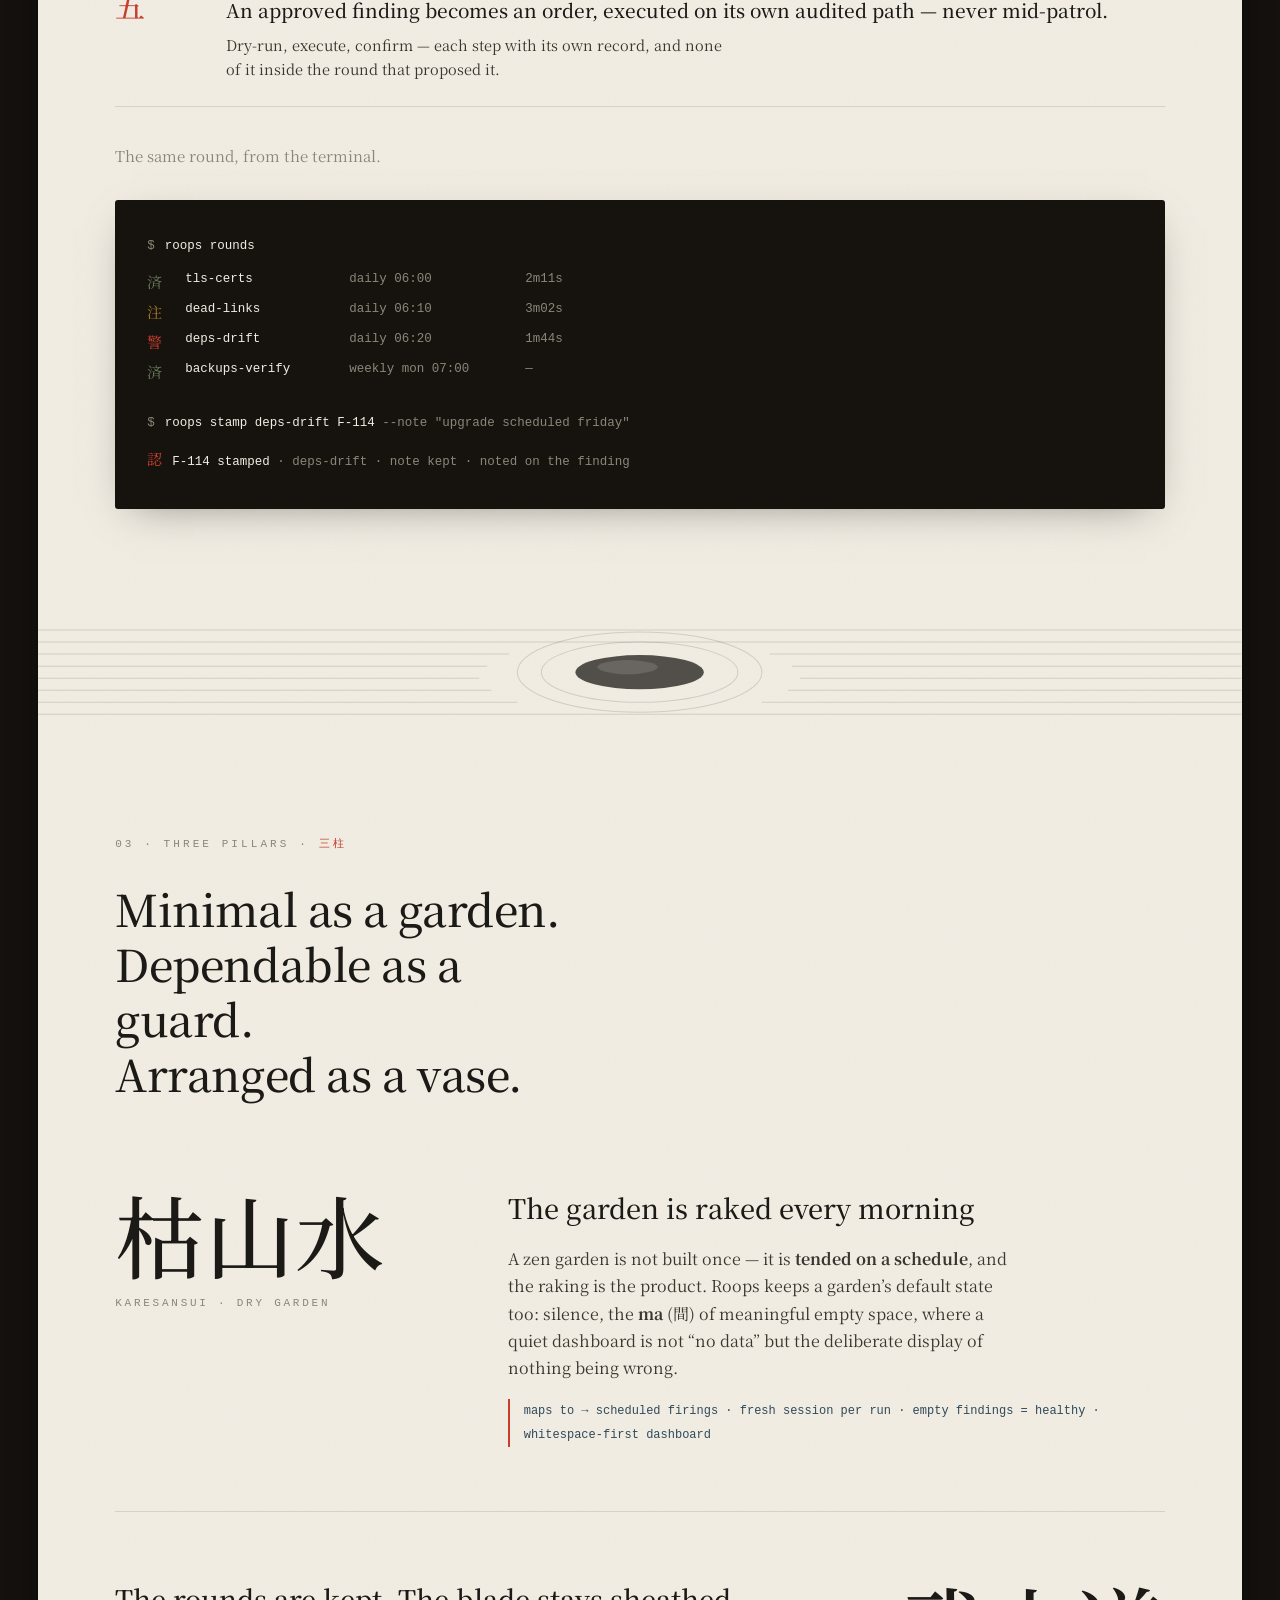
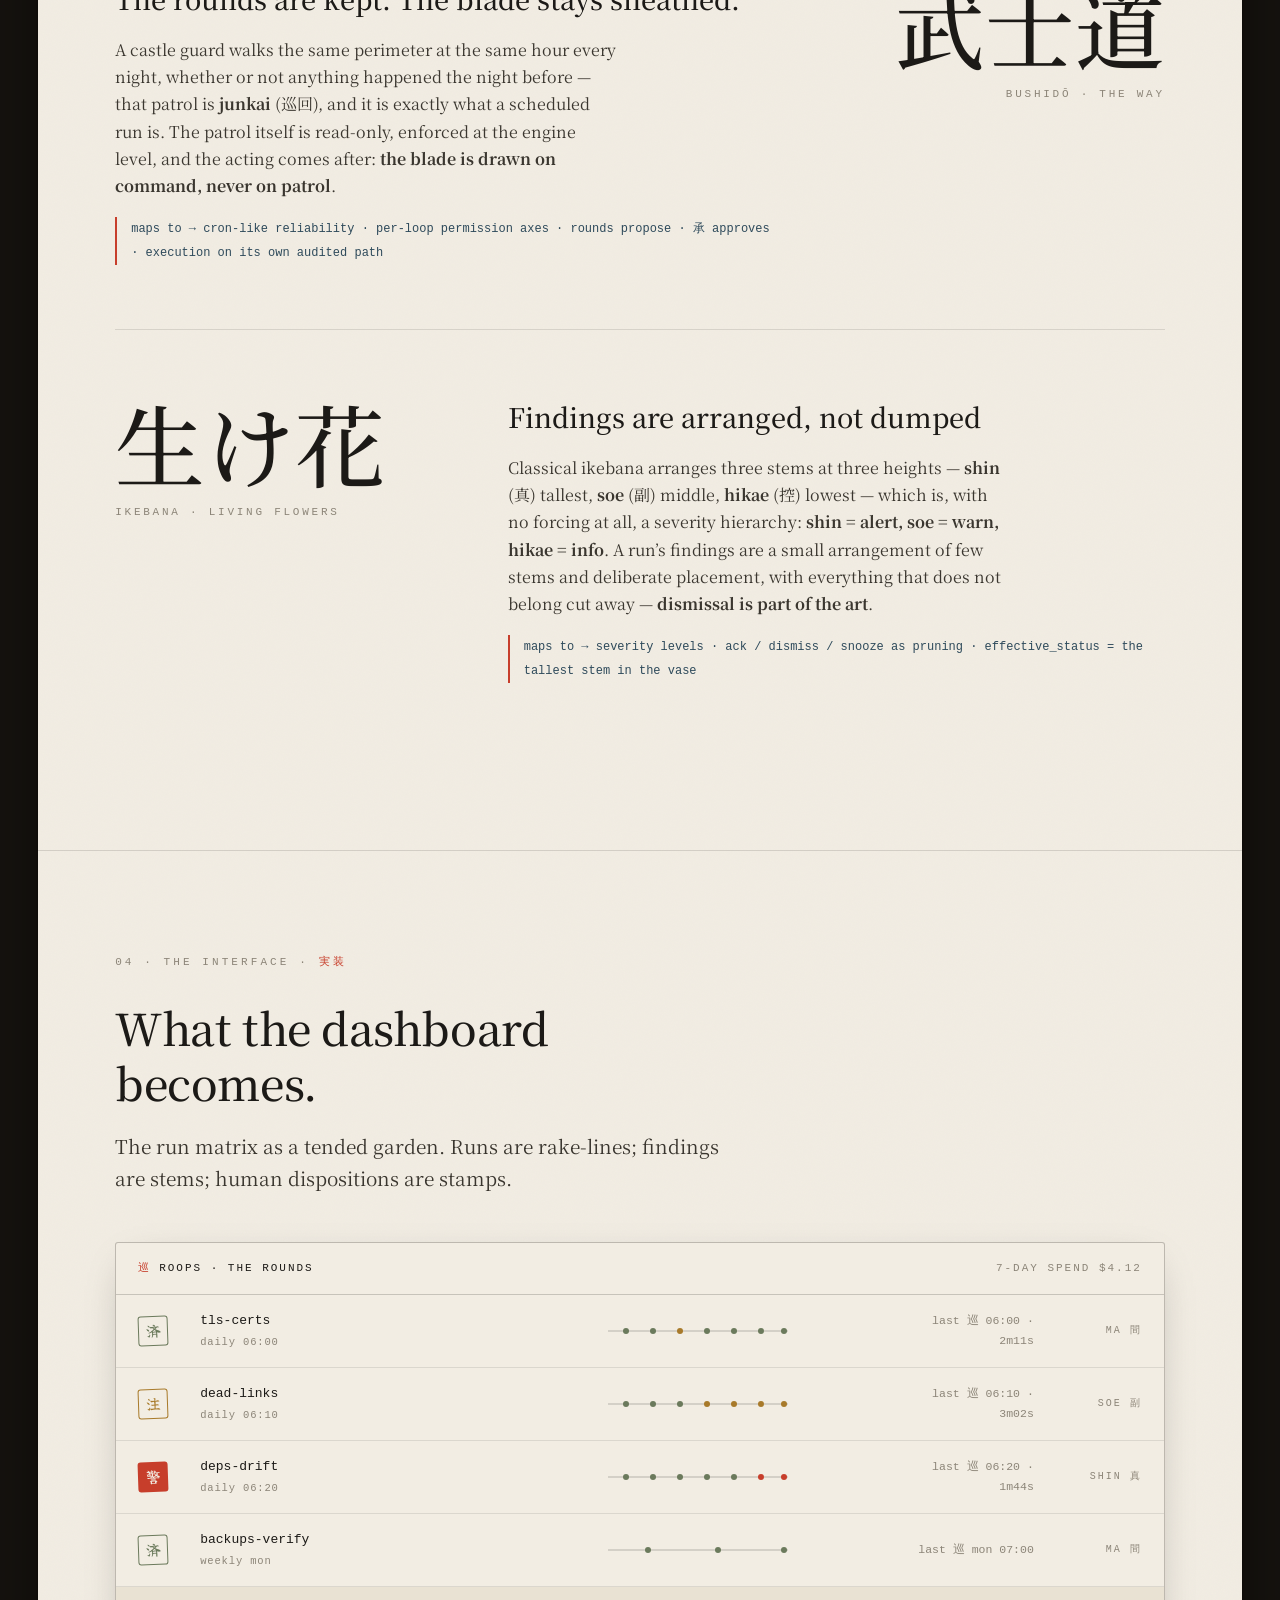
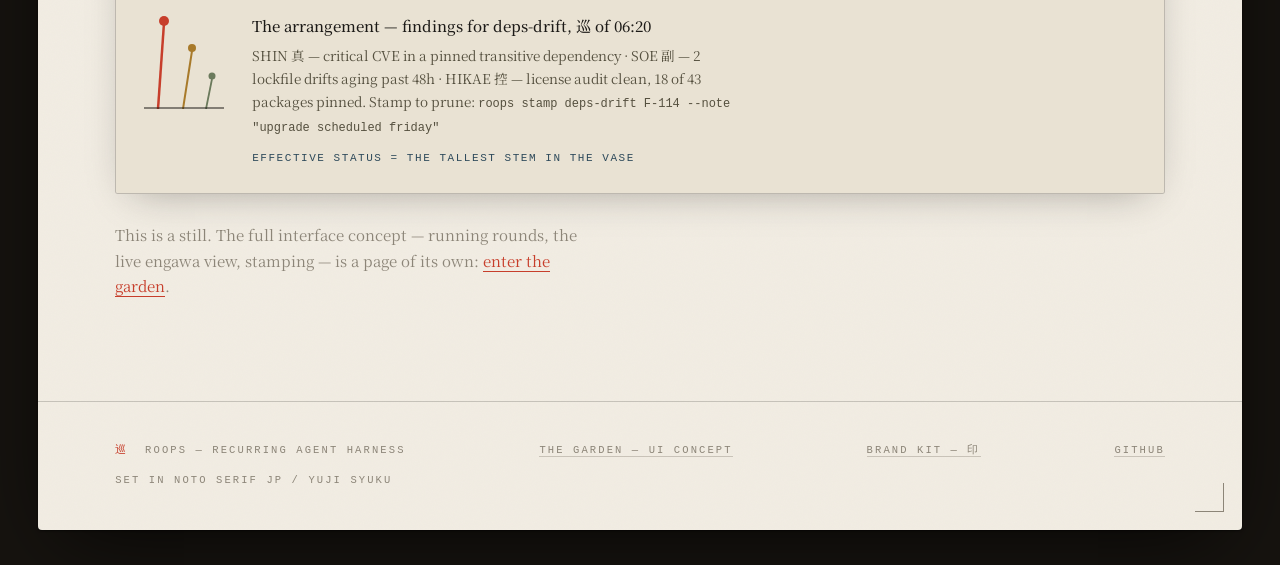
==== commit d335a7f0: "fix(site): final-review wave — README table, ochre swatch, 済 regloss, meta mirror, docs polish F1  R" ====
--- a/site/index.html
+++ b/site/index.html
@@ -4,7 +4,7 @@
 <meta charset="utf-8">
 <meta name="viewport" content="width=device-width, initial-scale=1">
 <title>Roops — ループス · Scheduled agent rounds</title>
-<meta name="description" content="Roops is a thin harness for recurring agent jobs. Scheduled rounds, kept like a garden: raked every morning, read-only on patrol, quiet when all is well.">
+<meta name="description" content="Roops is a thin harness for recurring agent jobs. Scheduled rounds, kept like a garden: raked every morning, touched by no one, quiet when all is well.">
 <meta property="og:title" content="Roops — ループス">
 <meta property="og:description" content="Scheduled agent rounds, kept like a garden. Read-only on patrol, quiet when all is well — and every finding is an action in waiting.">
 <meta property="og:type" content="website">
@@ -315,36 +315,36 @@
       <div class="step reveal">
         <span class="no">一</span>
         <div>
-          <span class="t">The schedule fires — launchd, not a daemon.</span>
-          <span class="d">Nothing runs between rounds. The operating system wakes the loop at its hour and hands it a clean process.</span>
+          <h3 class="t">The schedule fires — launchd, not a daemon.</h3>
+          <p class="d">Nothing runs between rounds. The operating system wakes the loop at its hour and hands it a clean process.</p>
         </div>
       </div>
       <div class="step reveal" style="--i:1">
         <span class="no">二</span>
         <div>
-          <span class="t">A fresh agent walks the patrol — read-only by enforcement, not by promise.</span>
-          <span class="d">No memory of the last round, and no way to alter this one: write sandbox, restricted tools, no network. All of it sits beneath the model; none of it is prompt text.</span>
+          <h3 class="t">A fresh agent walks the patrol — read-only by enforcement, not by promise.</h3>
+          <p class="d">No memory of the last round, and no way to alter this one: write sandbox, restricted tools, no network. All of it sits beneath the model; none of it is prompt text.</p>
         </div>
       </div>
       <div class="step reveal" style="--i:2">
         <span class="no">三</span>
         <div>
-          <span class="t">Findings come back arranged by severity — shin 真, soe 副, hikae 控.</span>
-          <span class="d">Few stems, deliberate placement, everything that does not belong cut away. An empty arrangement is the healthy one.</span>
+          <h3 class="t">Findings come back arranged by severity — shin 真, soe 副, hikae 控.</h3>
+          <p class="d">Few stems, deliberate placement, everything that does not belong cut away. An empty arrangement is the healthy one.</p>
         </div>
       </div>
       <div class="step reveal" style="--i:3">
         <span class="no">四</span>
         <div>
-          <span class="t">You stamp — <span class="hn">認</span> ack · <span class="hn">休</span> snooze · <span class="hn">済</span> dismiss · <span class="hn">承</span> approve.</span>
-          <span class="d">The first three quiet the garden, and the loop stops raising what you have already answered. The fourth is not a quieting.</span>
+          <h3 class="t">You stamp — <span class="hn">認</span> ack · <span class="hn">休</span> snooze · <span class="hn">済</span> settle · <span class="hn">承</span> approve.</h3>
+          <p class="d">The first three quiet the garden, and the loop stops raising what you have already answered. The fourth is not a quieting.</p>
         </div>
       </div>
       <div class="step reveal" style="--i:4">
         <span class="no">五</span>
         <div>
-          <span class="t">An approved finding becomes an order, executed on its own audited path — never mid-patrol.</span>
-          <span class="d">Dry-run, execute, confirm — each step with its own record, and none of it inside the round that proposed it.</span>
+          <h3 class="t">An approved finding becomes an order, executed on its own audited path — never mid-patrol.</h3>
+          <p class="d">Dry-run, execute, confirm — each step with its own record, and none of it inside the round that proposed it.</p>
         </div>
       </div>
     </div>
@@ -360,7 +360,7 @@
           <div class="cli-row"><span class="k ok">済</span><span>backups-verify</span><span class="meta">weekly mon 07:00</span><span class="meta">—</span></div>
         </div>
         <div class="cli-cmd"><span class="p">$</span>roops stamp deps-drift F-114 <span class="arg">--note "upgrade scheduled friday"</span></div>
-        <div class="cli-res"><span class="k">認</span>F-114 stamped <span class="meta">· deps-drift · note kept · the loop stops raising it</span></div>
+        <div class="cli-res"><span class="k">認</span>F-114 stamped <span class="meta">· deps-drift · note kept · noted on the finding</span></div>
       </div>
     </div>
   </section>
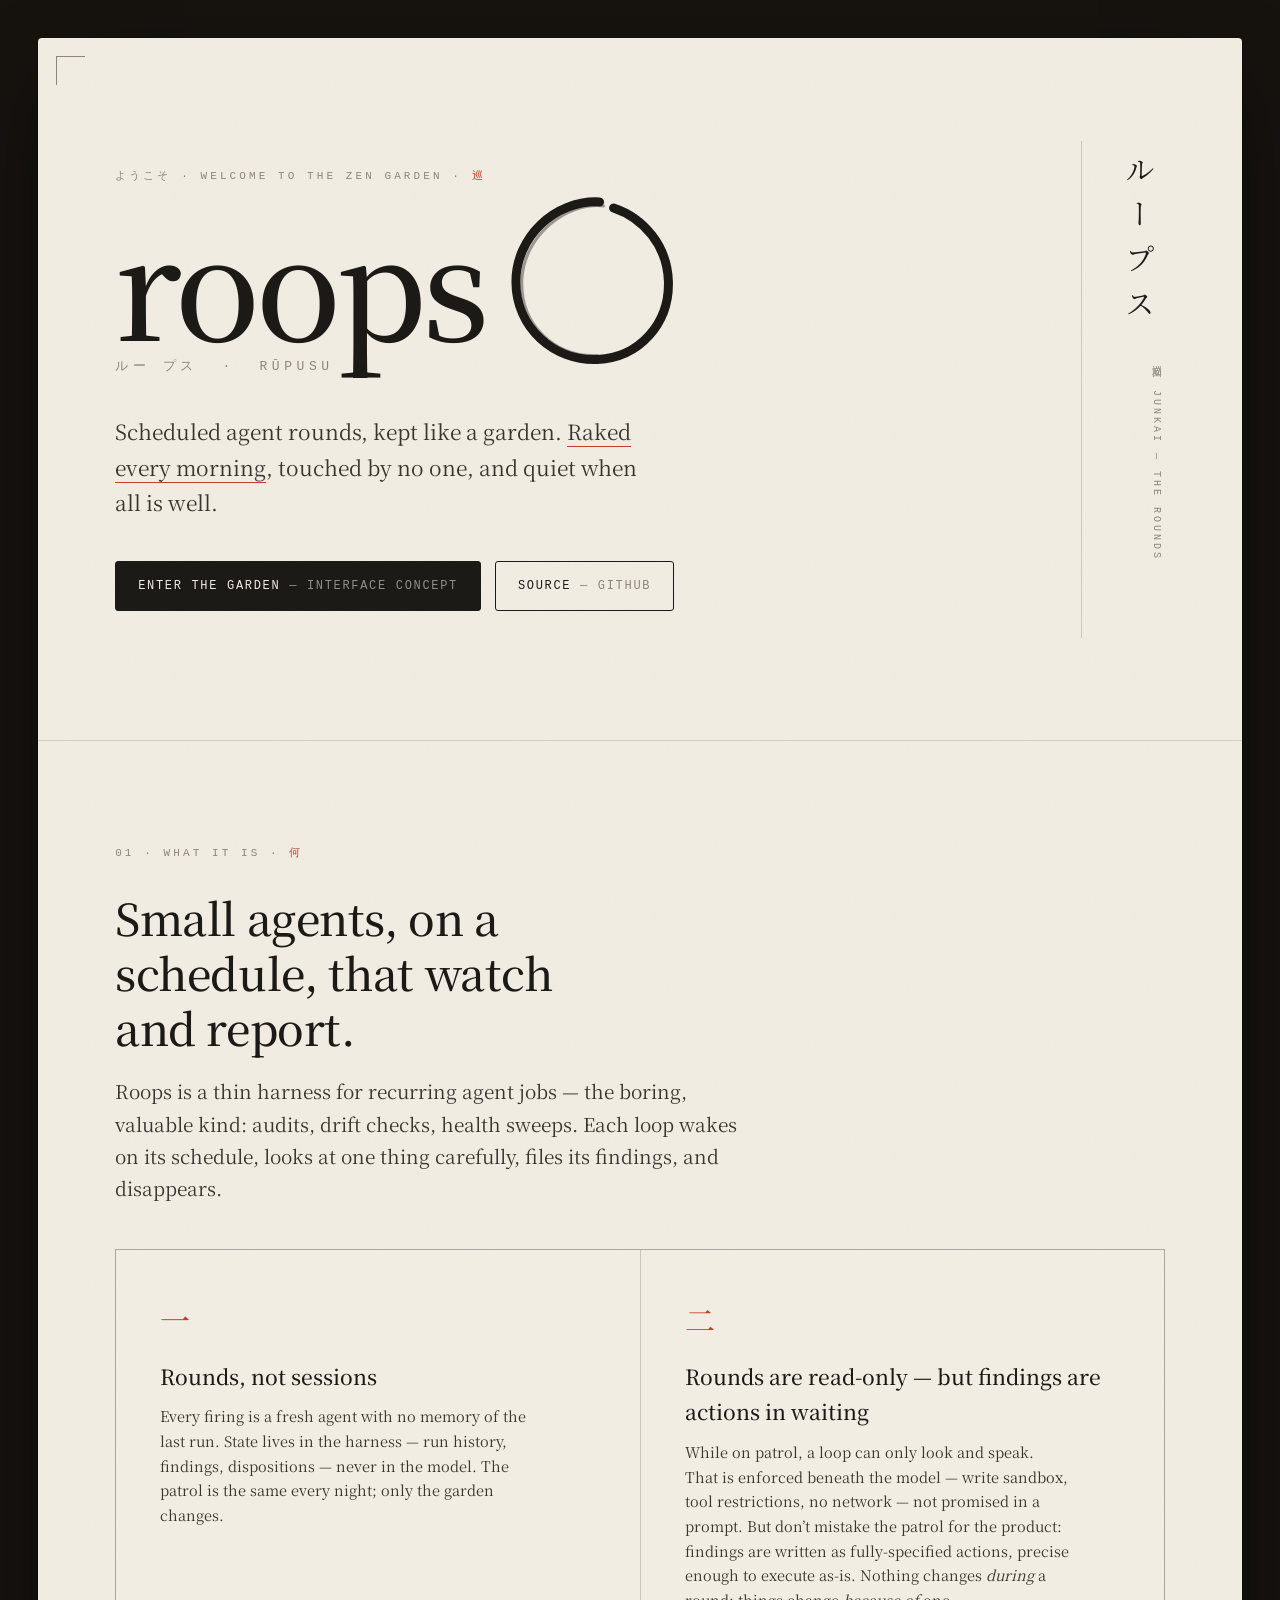
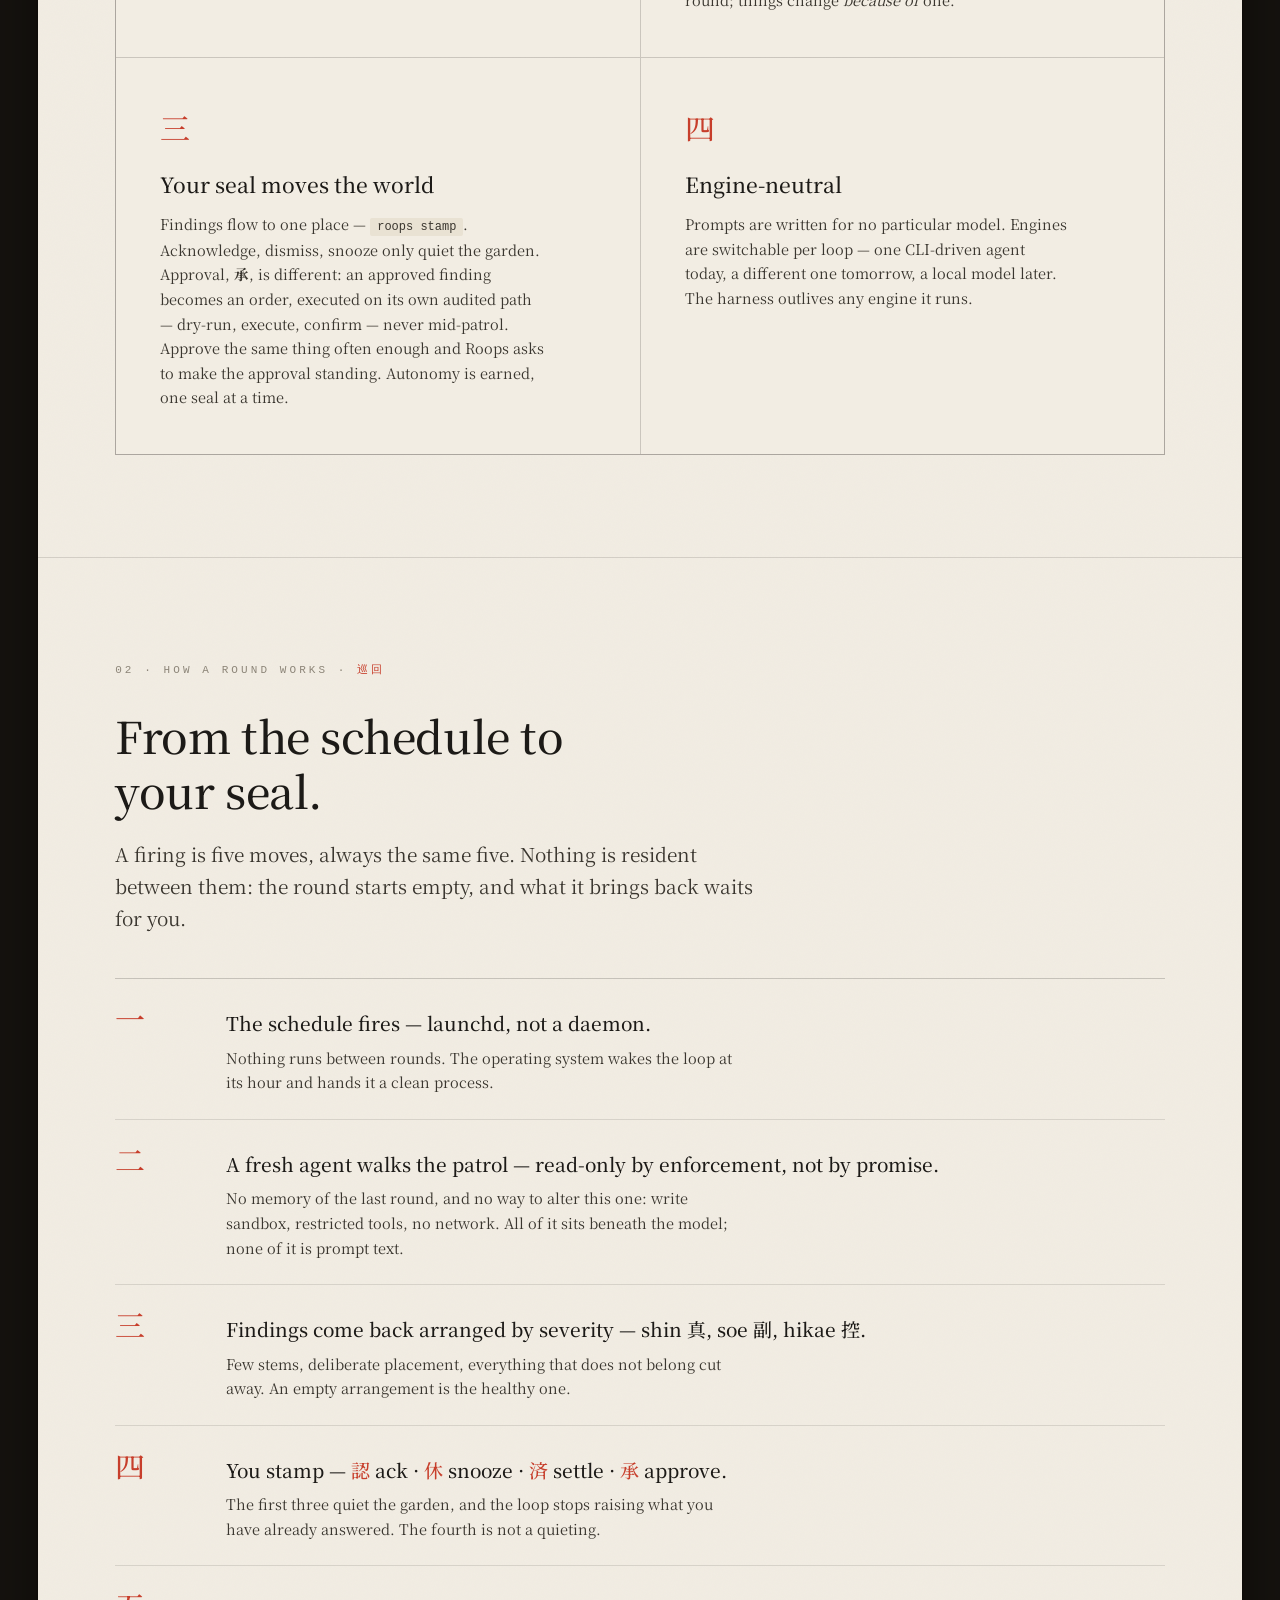
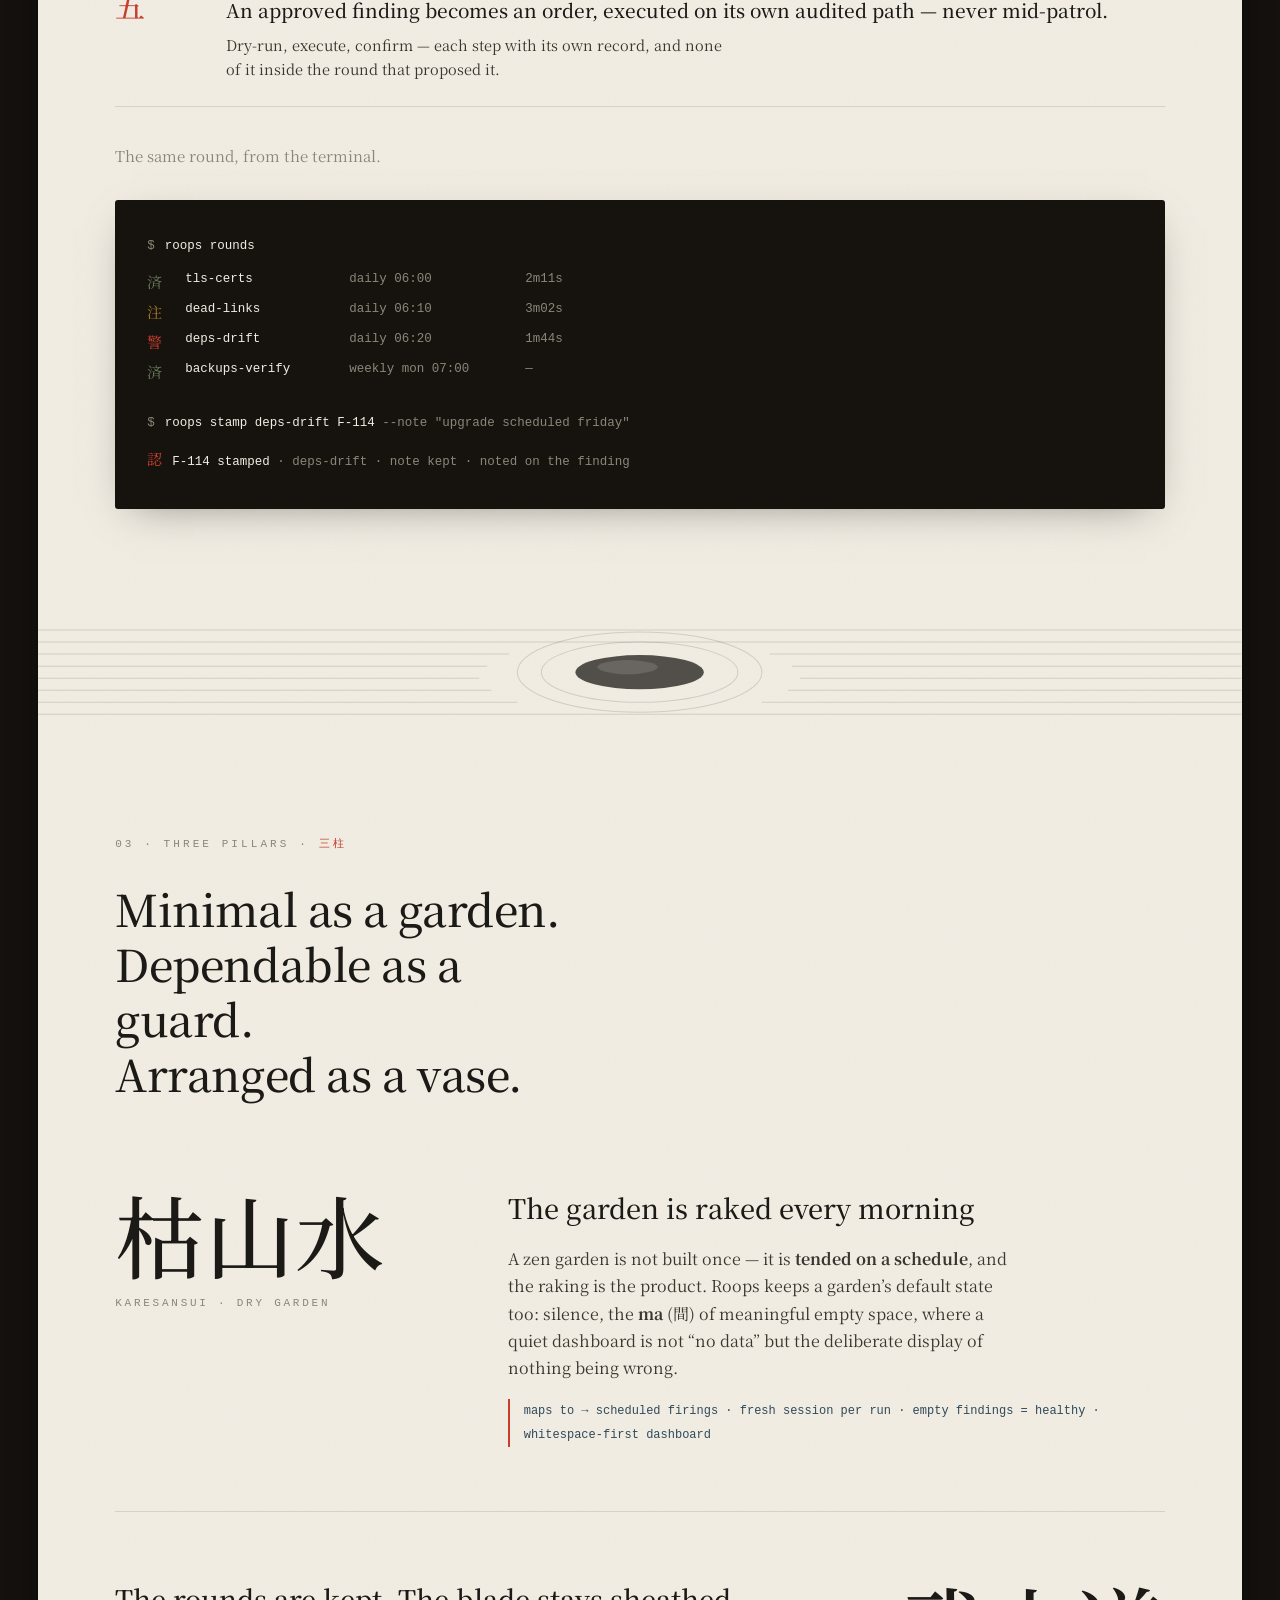
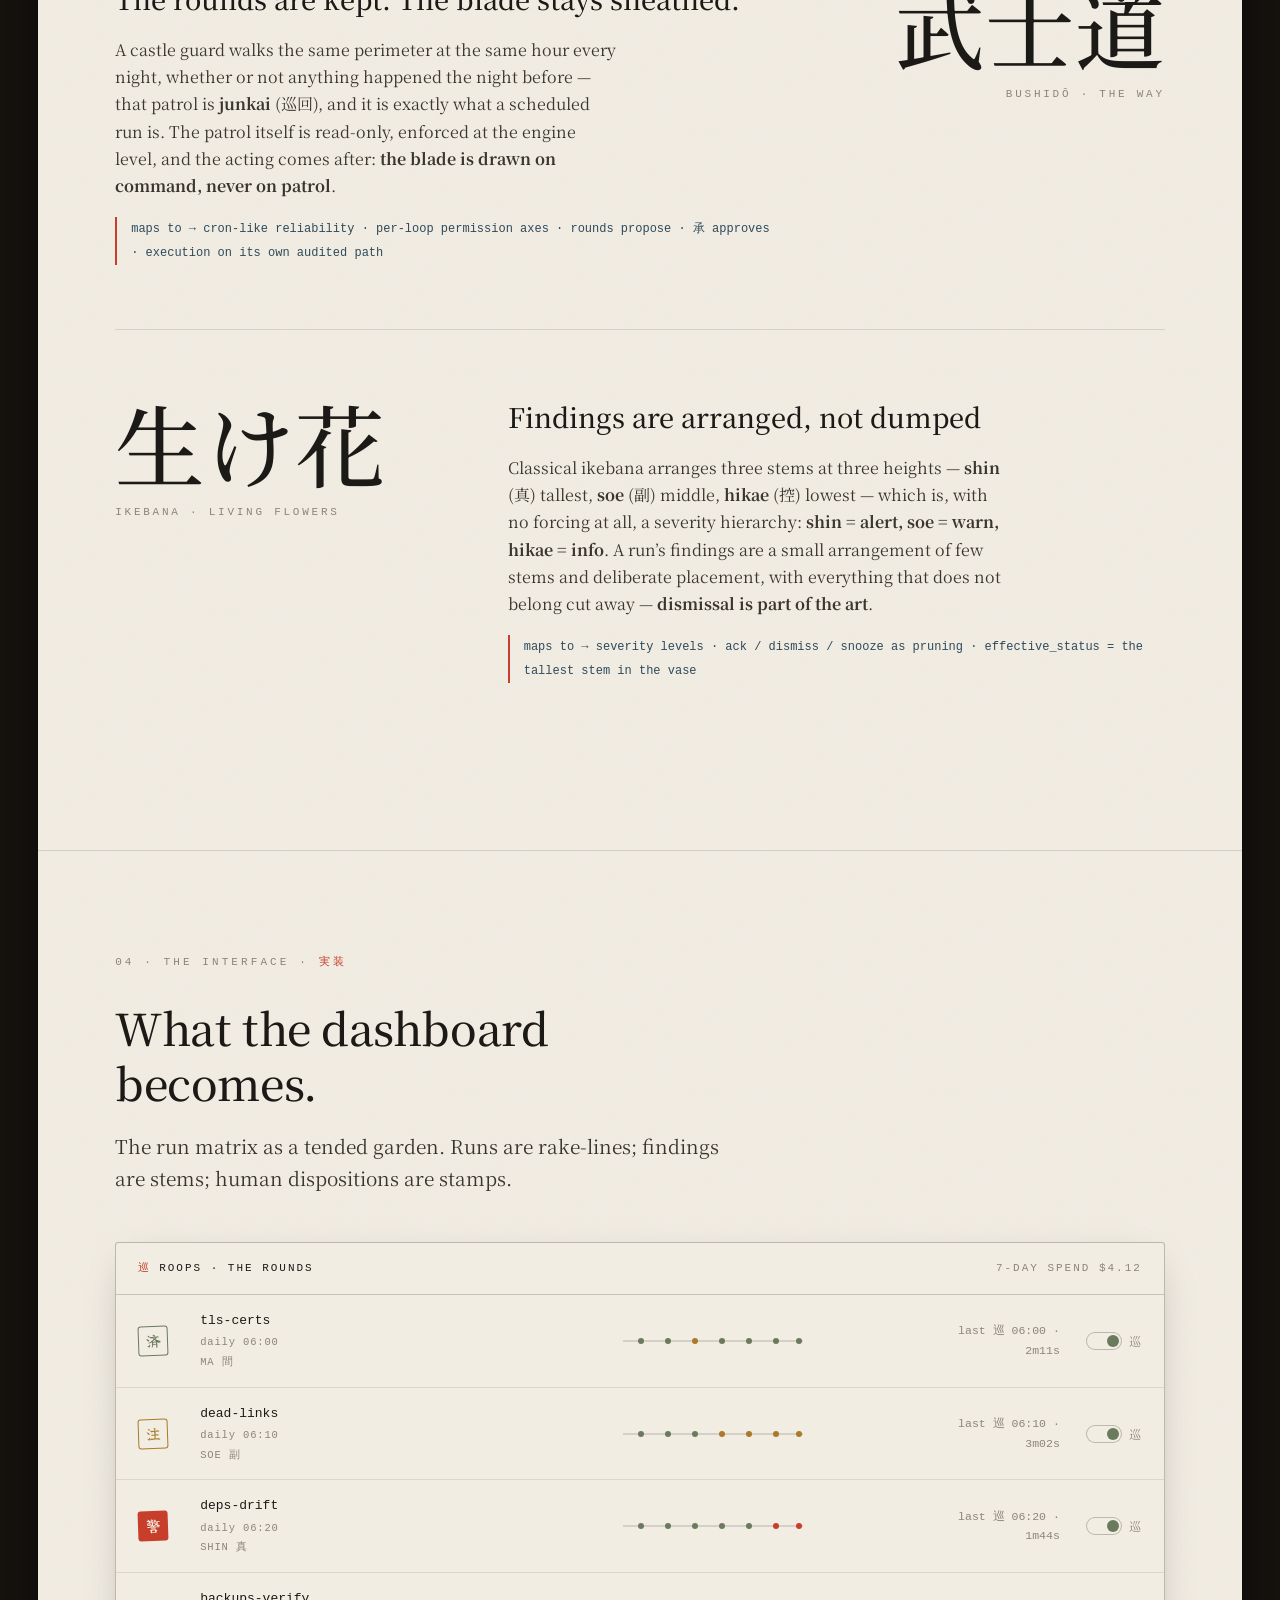
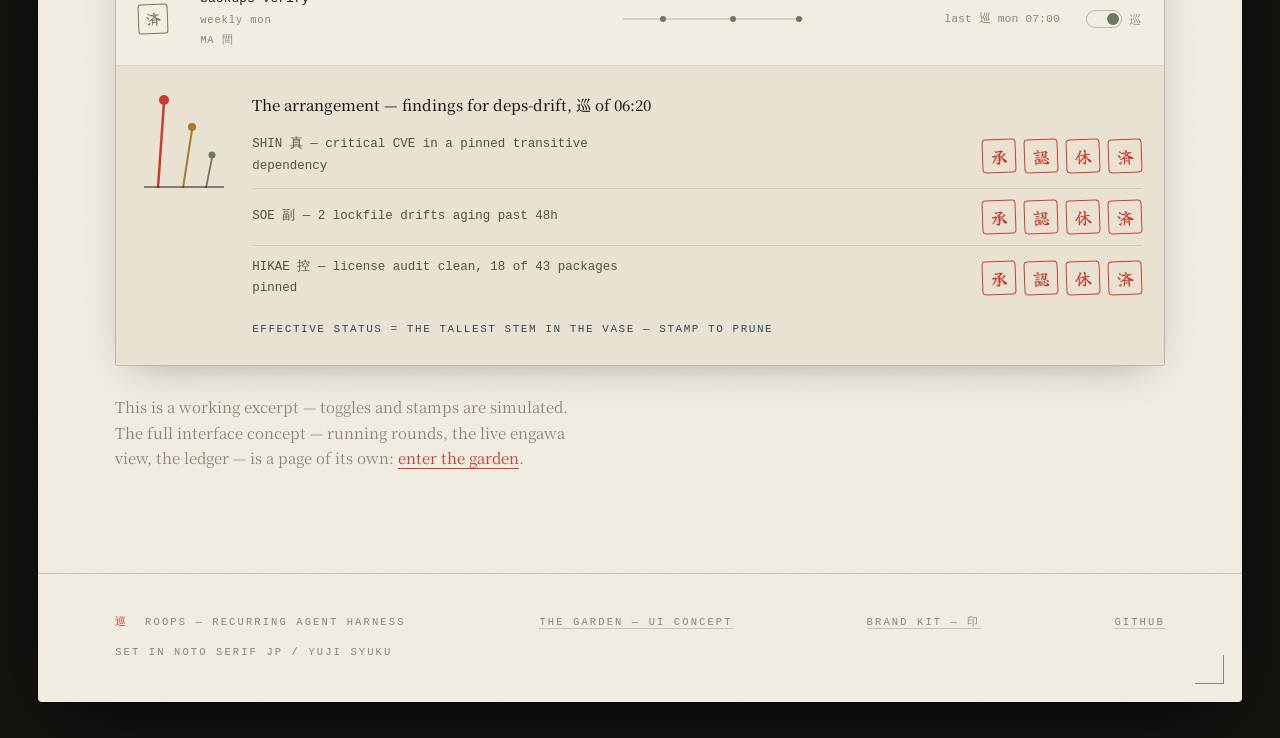
==== commit 864491e5: "feat(site): section 04 — static mock becomes interactive garden excerpt (rsw + hanko stamps)" ====
--- a/site/index.html
+++ b/site/index.html
@@ -206,10 +206,10 @@
   .mock-chrome .t { color: var(--sumi); }
   .mock-chrome .t .jp { color: var(--shu); margin-right: 8px; }
   .loop-row {
-    display: grid; grid-template-columns: 44px 1.4fr 1fr 130px 90px; gap: 18px;
+    display: grid; grid-template-columns: 44px 1.4fr 1fr 130px 64px; gap: 18px;
     align-items: center; padding: 15px 22px; min-width: 640px;
     border-bottom: 1px solid rgba(28,26,23,.1);
-    transition: background .25s cubic-bezier(0.16, 1, 0.3, 1);
+    transition: background .25s cubic-bezier(0.16, 1, 0.3, 1), opacity .8s cubic-bezier(0.16, 1, 0.3, 1);
   }
   .loop-row:hover { background: rgba(28,26,23,.035); }
   .stamp {
@@ -228,16 +228,63 @@
   .rake-spark circle.run-warn { fill: var(--ochre); }
   .rake-spark circle.run-alert { fill: var(--shu); }
   .last-run { font-family: var(--mono); font-size: 11.5px; color: var(--nibi); text-align: right; }
-  .sev { font-family: var(--mono); font-size: 10px; letter-spacing: .2em; text-align: right; color: var(--nibi); }
+
+  /* ---------- the off switch — 巡 rounds on / 休 rest (lifted from ui.html) ---------- */
+  .sw-cell { display: flex; align-items: center; justify-content: flex-end; gap: 7px; }
+  .rsw { background: none; border: 0; padding: 0; cursor: pointer; display: inline-flex; align-items: center; border-radius: 9px; }
+  .rsw:focus-visible { outline: 1px solid var(--shu); outline-offset: 3px; }
+  .sw-track {
+    display: block; position: relative; width: 36px; height: 18px; border-radius: 9px;
+    border: 1px solid rgba(28,26,23,.25); background: var(--washi);
+    transition: background .8s cubic-bezier(0.16, 1, 0.3, 1),
+                border-color .8s cubic-bezier(0.16, 1, 0.3, 1);
+  }
+  .rsw:hover .sw-track { border-color: var(--nibi); }
+  .sw-knob {
+    position: absolute; top: 2px; left: 20px; width: 12px; height: 12px; border-radius: 50%;
+    background: var(--koke);
+    transition: left .8s cubic-bezier(0.16, 1, 0.3, 1), background .8s cubic-bezier(0.16, 1, 0.3, 1);
+  }
+  .rsw[aria-checked="false"] .sw-track { background: var(--washi-shade); }
+  .rsw[aria-checked="false"] .sw-knob { left: 2px; background: var(--nibi); }
+  .sw-lab { font-family: var(--serif); font-size: 12px; line-height: 1; color: var(--nibi); width: 13px; flex: none; }
+
+  /* a loop at rest — 休止 */
+  .loop-row.is-off { opacity: .5; }
+  .loop-row.is-off:hover { opacity: .84; background: rgba(28,26,23,.02); }
+  .loop-row.is-off .stamp { background: none; border: 1.5px solid var(--nibi); color: var(--nibi); }
 
   .findings-note {
     display: grid; grid-template-columns: auto 1fr; gap: 24px; align-items: start;
     padding: 26px 22px; background: var(--washi-shade); min-width: 640px;
   }
   .stems { height: 96px; }
+  .stems g { transition: opacity .8s cubic-bezier(0.16, 1, 0.3, 1); }
   .findings-note .fx b { font-weight: 500; display: block; margin-bottom: 6px; font-size: 15px; }
-  .findings-note .fx p { font-size: 13.5px; color: #55503F; max-width: 62ch; }
   .findings-note .fx .lv { font-family: var(--mono); font-size: 11px; letter-spacing: .14em; margin-top: 10px; display: block; color: var(--ai); }
+
+  /* ---------- the arrangement — findings rows with hanko buttons ---------- */
+  .arr-row {
+    display: flex; flex-wrap: wrap; align-items: center; justify-content: space-between;
+    gap: 10px 18px; padding: 11px 0; border-bottom: 1px solid rgba(28,26,23,.12);
+  }
+  .arr-row:last-of-type { border-bottom: none; }
+  .arr-t { font-family: var(--mono); font-size: 12.5px; color: #55503F; max-width: 52ch; transition: opacity .8s cubic-bezier(0.16, 1, 0.3, 1); }
+  .arr-btns { display: flex; gap: 8px; flex: none; align-items: center; }
+  .arr-row.stamped .arr-t { opacity: .45; }
+  .hanko-btn {
+    width: 34px; height: 34px; border-radius: 4px; border: 1.5px solid var(--shu);
+    background: transparent; color: var(--shu); font-family: var(--seal); font-size: 17px;
+    cursor: pointer; transform: rotate(-2deg);
+    transition: background .3s, color .3s, transform .15s;
+  }
+  .hanko-btn:hover { background: rgba(199,62,43,.08); }
+  .hanko-btn:active { transform: rotate(-2deg) scale(.94); background: var(--shu); color: var(--washi); }
+  .hanko-btn:disabled { opacity: .25; cursor: default; }
+  .stamp-mark {
+    font-family: var(--seal); font-size: 18px; color: var(--shu);
+    transform: rotate(-4deg); display: inline-block; margin-left: 8px;
+  }
 
   /* ---------- footer ---------- */
   footer {
@@ -255,6 +302,7 @@
   @media (prefers-reduced-motion: reduce) {
     .reveal { opacity: 1; transform: none; transition: none; }
     .enso-path { animation: none; stroke-dashoffset: 0; }
+    .loop-row, .sw-track, .sw-knob, .hanko-btn, .arr-t, .stems g { transition: none; }
   }
 
   /* ---------- mobile collapse ---------- */
@@ -429,54 +477,68 @@
 
       <div class="loop-row">
         <div class="stamp ok">済</div>
-        <div class="loop-name">tls-certs<small>daily 06:00</small></div>
+        <div class="loop-name">tls-certs<small>daily 06:00</small><small>MA 間</small></div>
         <svg class="rake-spark" viewBox="0 0 180 22"><line x1="0" y1="11" x2="180" y2="11"/><circle cx="18" cy="11" r="3" class="run-ok"/><circle cx="45" cy="11" r="3" class="run-ok"/><circle cx="72" cy="11" r="3" class="run-warn"/><circle cx="99" cy="11" r="3" class="run-ok"/><circle cx="126" cy="11" r="3" class="run-ok"/><circle cx="153" cy="11" r="3" class="run-ok"/><circle cx="176" cy="11" r="3" class="run-ok"/></svg>
         <div class="last-run">last 巡 06:00 · 2m11s</div>
-        <div class="sev">MA 間</div>
+        <div class="sw-cell">
+          <button class="rsw" type="button" role="switch" aria-checked="true" aria-label="toggle rounds for tls-certs"><span class="sw-track"><span class="sw-knob"></span></span></button>
+          <span class="sw-lab" aria-hidden="true">巡</span>
+        </div>
       </div>
 
       <div class="loop-row">
         <div class="stamp warn">注</div>
-        <div class="loop-name">dead-links<small>daily 06:10</small></div>
+        <div class="loop-name">dead-links<small>daily 06:10</small><small>SOE 副</small></div>
         <svg class="rake-spark" viewBox="0 0 180 22"><line x1="0" y1="11" x2="180" y2="11"/><circle cx="18" cy="11" r="3" class="run-ok"/><circle cx="45" cy="11" r="3" class="run-ok"/><circle cx="72" cy="11" r="3" class="run-ok"/><circle cx="99" cy="11" r="3" class="run-warn"/><circle cx="126" cy="11" r="3" class="run-warn"/><circle cx="153" cy="11" r="3" class="run-warn"/><circle cx="176" cy="11" r="3" class="run-warn"/></svg>
         <div class="last-run">last 巡 06:10 · 3m02s</div>
-        <div class="sev">SOE 副</div>
+        <div class="sw-cell">
+          <button class="rsw" type="button" role="switch" aria-checked="true" aria-label="toggle rounds for dead-links"><span class="sw-track"><span class="sw-knob"></span></span></button>
+          <span class="sw-lab" aria-hidden="true">巡</span>
+        </div>
       </div>
 
       <div class="loop-row">
-        <div class="stamp alert">警</div>
-        <div class="loop-name">deps-drift<small>daily 06:20</small></div>
+        <div class="stamp alert" id="dd-stamp">警</div>
+        <div class="loop-name">deps-drift<small>daily 06:20</small><small>SHIN 真</small></div>
         <svg class="rake-spark" viewBox="0 0 180 22"><line x1="0" y1="11" x2="180" y2="11"/><circle cx="18" cy="11" r="3" class="run-ok"/><circle cx="45" cy="11" r="3" class="run-ok"/><circle cx="72" cy="11" r="3" class="run-ok"/><circle cx="99" cy="11" r="3" class="run-ok"/><circle cx="126" cy="11" r="3" class="run-ok"/><circle cx="153" cy="11" r="3" class="run-alert"/><circle cx="176" cy="11" r="3" class="run-alert"/></svg>
         <div class="last-run">last 巡 06:20 · 1m44s</div>
-        <div class="sev">SHIN 真</div>
+        <div class="sw-cell">
+          <button class="rsw" type="button" role="switch" aria-checked="true" aria-label="toggle rounds for deps-drift"><span class="sw-track"><span class="sw-knob"></span></span></button>
+          <span class="sw-lab" aria-hidden="true">巡</span>
+        </div>
       </div>
 
       <div class="loop-row">
         <div class="stamp ok">済</div>
-        <div class="loop-name">backups-verify<small>weekly mon</small></div>
+        <div class="loop-name">backups-verify<small>weekly mon</small><small>MA 間</small></div>
         <svg class="rake-spark" viewBox="0 0 180 22"><line x1="0" y1="11" x2="180" y2="11"/><circle cx="40" cy="11" r="3" class="run-ok"/><circle cx="110" cy="11" r="3" class="run-ok"/><circle cx="176" cy="11" r="3" class="run-ok"/></svg>
         <div class="last-run">last 巡 mon 07:00</div>
-        <div class="sev">MA 間</div>
-      </div>
-
-      <div class="findings-note">
+        <div class="sw-cell">
+          <button class="rsw" type="button" role="switch" aria-checked="true" aria-label="toggle rounds for backups-verify"><span class="sw-track"><span class="sw-knob"></span></span></button>
+          <span class="sw-lab" aria-hidden="true">巡</span>
+        </div>
+      </div>
+
+      <div class="findings-note" id="arr">
         <svg class="stems" viewBox="0 0 90 96" aria-hidden="true">
-          <line x1="20" y1="96" x2="26" y2="10" stroke="#C73E2B" stroke-width="2.5"/>
-          <circle cx="26" cy="8" r="5" fill="#C73E2B"/>
-          <line x1="45" y1="96" x2="54" y2="38" stroke="#A87A2A" stroke-width="2"/>
-          <circle cx="54" cy="35" r="4" fill="#A87A2A"/>
-          <line x1="68" y1="96" x2="74" y2="66" stroke="#6B7A5C" stroke-width="1.8"/>
-          <circle cx="74" cy="63" r="3.5" fill="#6B7A5C"/>
+          <g data-stem="shin"><line x1="20" y1="96" x2="26" y2="10" stroke="#C73E2B" stroke-width="2.5"/><circle cx="26" cy="8" r="5" fill="#C73E2B"/></g>
+          <g data-stem="soe"><line x1="45" y1="96" x2="54" y2="38" stroke="#A87A2A" stroke-width="2"/><circle cx="54" cy="35" r="4" fill="#A87A2A"/></g>
+          <g data-stem="hikae"><line x1="68" y1="96" x2="74" y2="66" stroke="#6B7A5C" stroke-width="1.8"/><circle cx="74" cy="63" r="3.5" fill="#6B7A5C"/></g>
           <line x1="6" y1="95" x2="86" y2="95" stroke="#1C1A17" stroke-opacity=".5" stroke-width="2"/>
         </svg>
         <div class="fx">
           <b>The arrangement — findings for deps-drift, 巡 of 06:20</b>
-          <p>SHIN 真 — critical CVE in a pinned transitive dependency · SOE 副 — 2 lockfile drifts aging past 48h · HIKAE 控 — license audit clean, 18 of 43 packages pinned. Stamp to prune: <span style="font-family:var(--mono); font-size:12px">roops stamp deps-drift F-114 --note "upgrade scheduled friday"</span></p>
-          <span class="lv">EFFECTIVE STATUS = THE TALLEST STEM IN THE VASE</span>
-        </div>
-      </div>
-    </div>
-    <p class="quiet reveal" style="margin-top:28px">This is a still. The full interface concept — running rounds, the live engawa view, stamping — is a page of its own: <a href="./ui.html">enter the garden</a>.</p>
+          <div class="arr-row" data-f="shin"><span class="arr-t">SHIN 真 — critical CVE in a pinned transitive dependency</span>
+            <span class="arr-btns"><button class="hanko-btn" data-k="承" title="approve — becomes an order">承</button><button class="hanko-btn" data-k="認" title="acknowledge">認</button><button class="hanko-btn" data-k="休" title="snooze">休</button><button class="hanko-btn" data-k="済" title="settle">済</button></span></div>
+          <div class="arr-row" data-f="soe"><span class="arr-t">SOE 副 — 2 lockfile drifts aging past 48h</span>
+            <span class="arr-btns"><button class="hanko-btn" data-k="承" title="approve — becomes an order">承</button><button class="hanko-btn" data-k="認" title="acknowledge">認</button><button class="hanko-btn" data-k="休" title="snooze">休</button><button class="hanko-btn" data-k="済" title="settle">済</button></span></div>
+          <div class="arr-row" data-f="hikae"><span class="arr-t">HIKAE 控 — license audit clean, 18 of 43 packages pinned</span>
+            <span class="arr-btns"><button class="hanko-btn" data-k="承" title="approve — becomes an order">承</button><button class="hanko-btn" data-k="認" title="acknowledge">認</button><button class="hanko-btn" data-k="休" title="snooze">休</button><button class="hanko-btn" data-k="済" title="settle">済</button></span></div>
+          <span class="lv">EFFECTIVE STATUS = THE TALLEST STEM IN THE VASE — STAMP TO PRUNE</span>
+        </div>
+      </div>
+    </div>
+    <p class="quiet reveal" style="margin-top:28px">This is a working excerpt — toggles and stamps are simulated. The full interface concept — running rounds, the live engawa view, the ledger — is a page of its own: <a href="./ui.html">enter the garden</a>.</p>
   </section>
 
   <footer>
@@ -493,6 +555,48 @@
     for (const e of entries) if (e.isIntersecting) { e.target.classList.add('in'); io.unobserve(e.target); }
   }, { threshold: 0.12 });
   document.querySelectorAll('.reveal').forEach(el => io.observe(el));
+
+  // rounds switch — settle a row into 休止 rest and back (simulation)
+  document.querySelectorAll('.rsw').forEach(function (sw) {
+    sw.addEventListener('click', function () {
+      var on = sw.getAttribute('aria-checked') === 'true';
+      sw.setAttribute('aria-checked', on ? 'false' : 'true');
+      var row = sw.closest('.loop-row');
+      row.classList.toggle('is-off', on);
+      var lab = sw.parentElement.querySelector('.sw-lab');
+      if (lab) lab.textContent = on ? '休' : '巡';
+    });
+  });
+  // hanko stamping — prune a stem, recompute the tallest (simulation)
+  var sevRank = { shin: 3, soe: 2, hikae: 1 };
+  function tallest() {
+    var t = 0;
+    document.querySelectorAll('.arr-row:not(.stamped)').forEach(function (r) {
+      t = Math.max(t, sevRank[r.getAttribute('data-f')] || 0);
+    });
+    return t;
+  }
+  document.querySelectorAll('.arr-row .hanko-btn').forEach(function (btn) {
+    btn.addEventListener('click', function () {
+      var row = btn.closest('.arr-row');
+      if (row.classList.contains('stamped')) return;
+      row.classList.add('stamped');
+      row.querySelectorAll('.hanko-btn').forEach(function (b) { b.disabled = true; });
+      var mark = document.createElement('span');
+      mark.className = 'stamp-mark';
+      mark.textContent = btn.getAttribute('data-k');
+      row.querySelector('.arr-btns').appendChild(mark);
+      var stemEl = document.querySelector('.stems [data-stem="' + row.getAttribute('data-f') + '"]');
+      if (stemEl) stemEl.style.opacity = '.18';
+      var dd = document.getElementById('dd-stamp');   // deps-drift row's status stamp
+      var t = tallest();
+      if (dd) {
+        if (t === 3) { dd.className = 'stamp alert'; dd.textContent = '警'; }
+        else if (t === 2) { dd.className = 'stamp warn'; dd.textContent = '注'; }
+        else { dd.className = 'stamp ok'; dd.textContent = '済'; }
+      }
+    });
+  });
 </script>
 </body>
 </html>
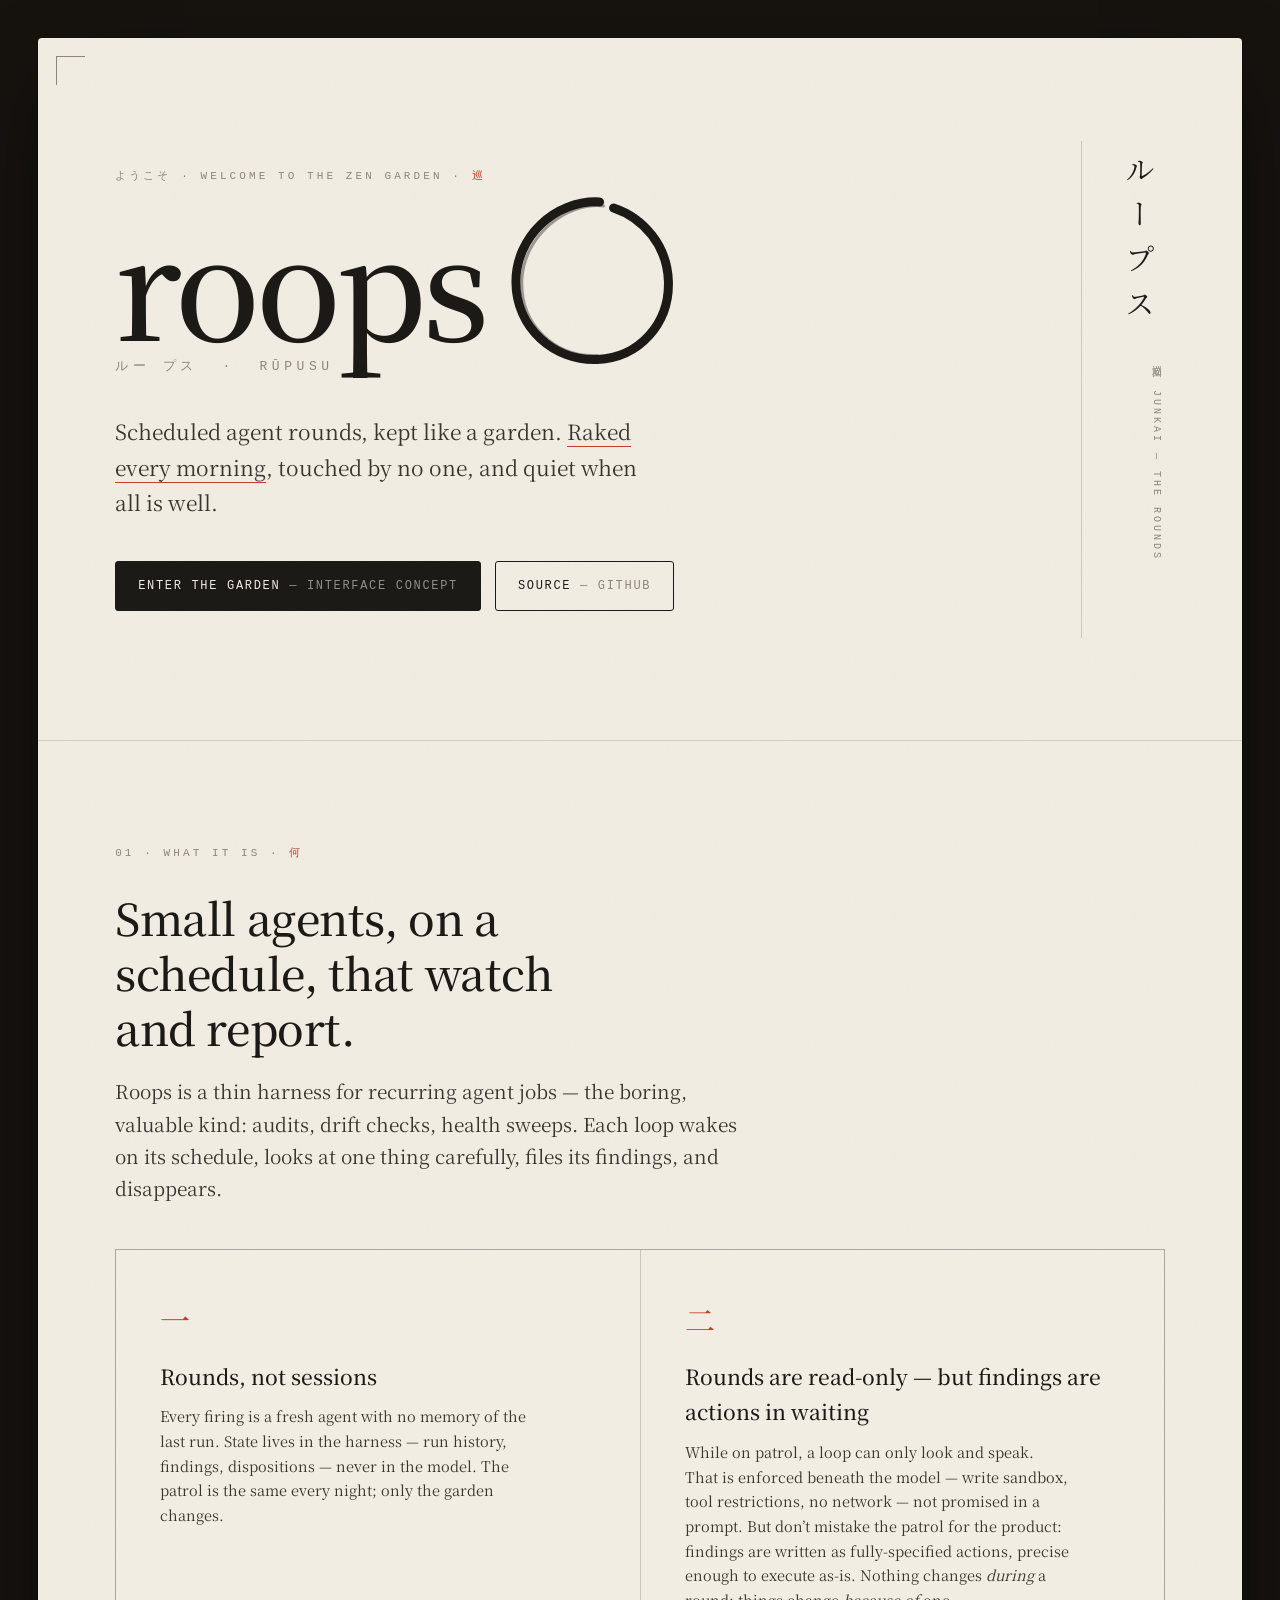
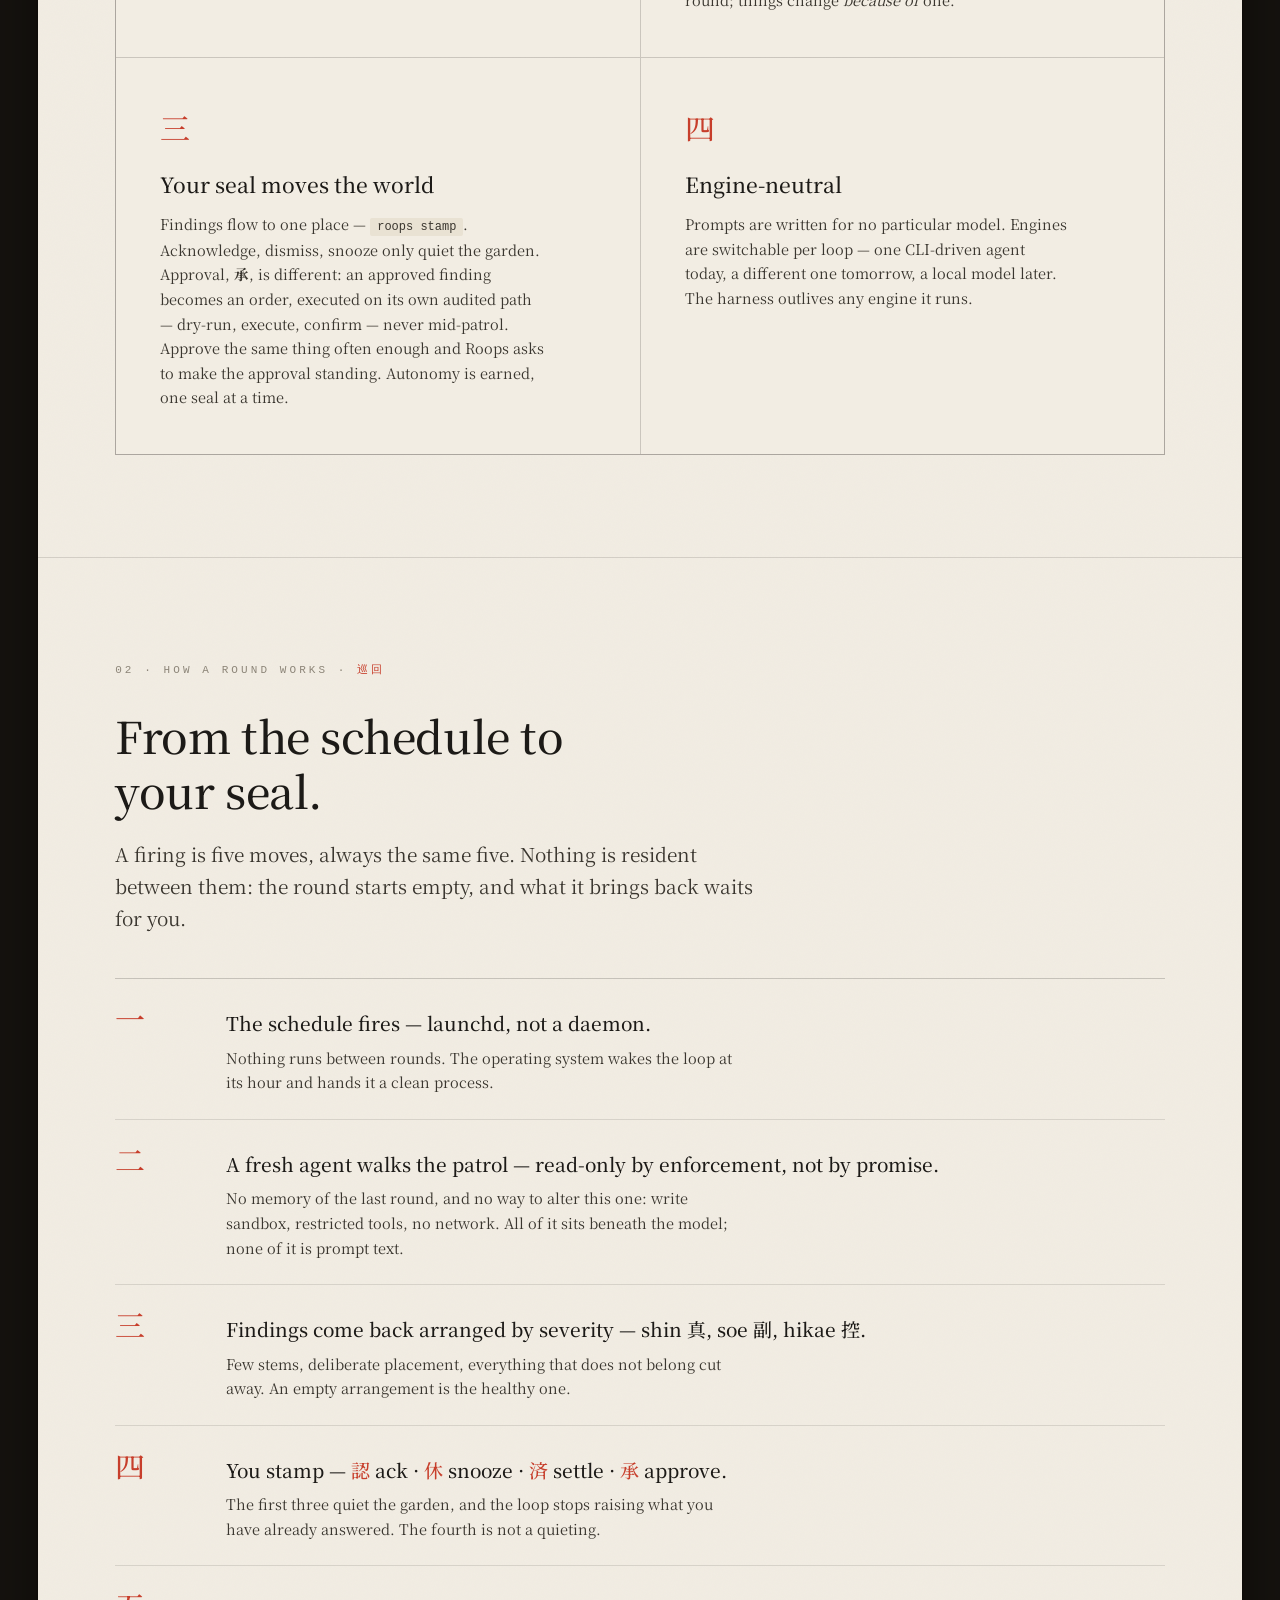
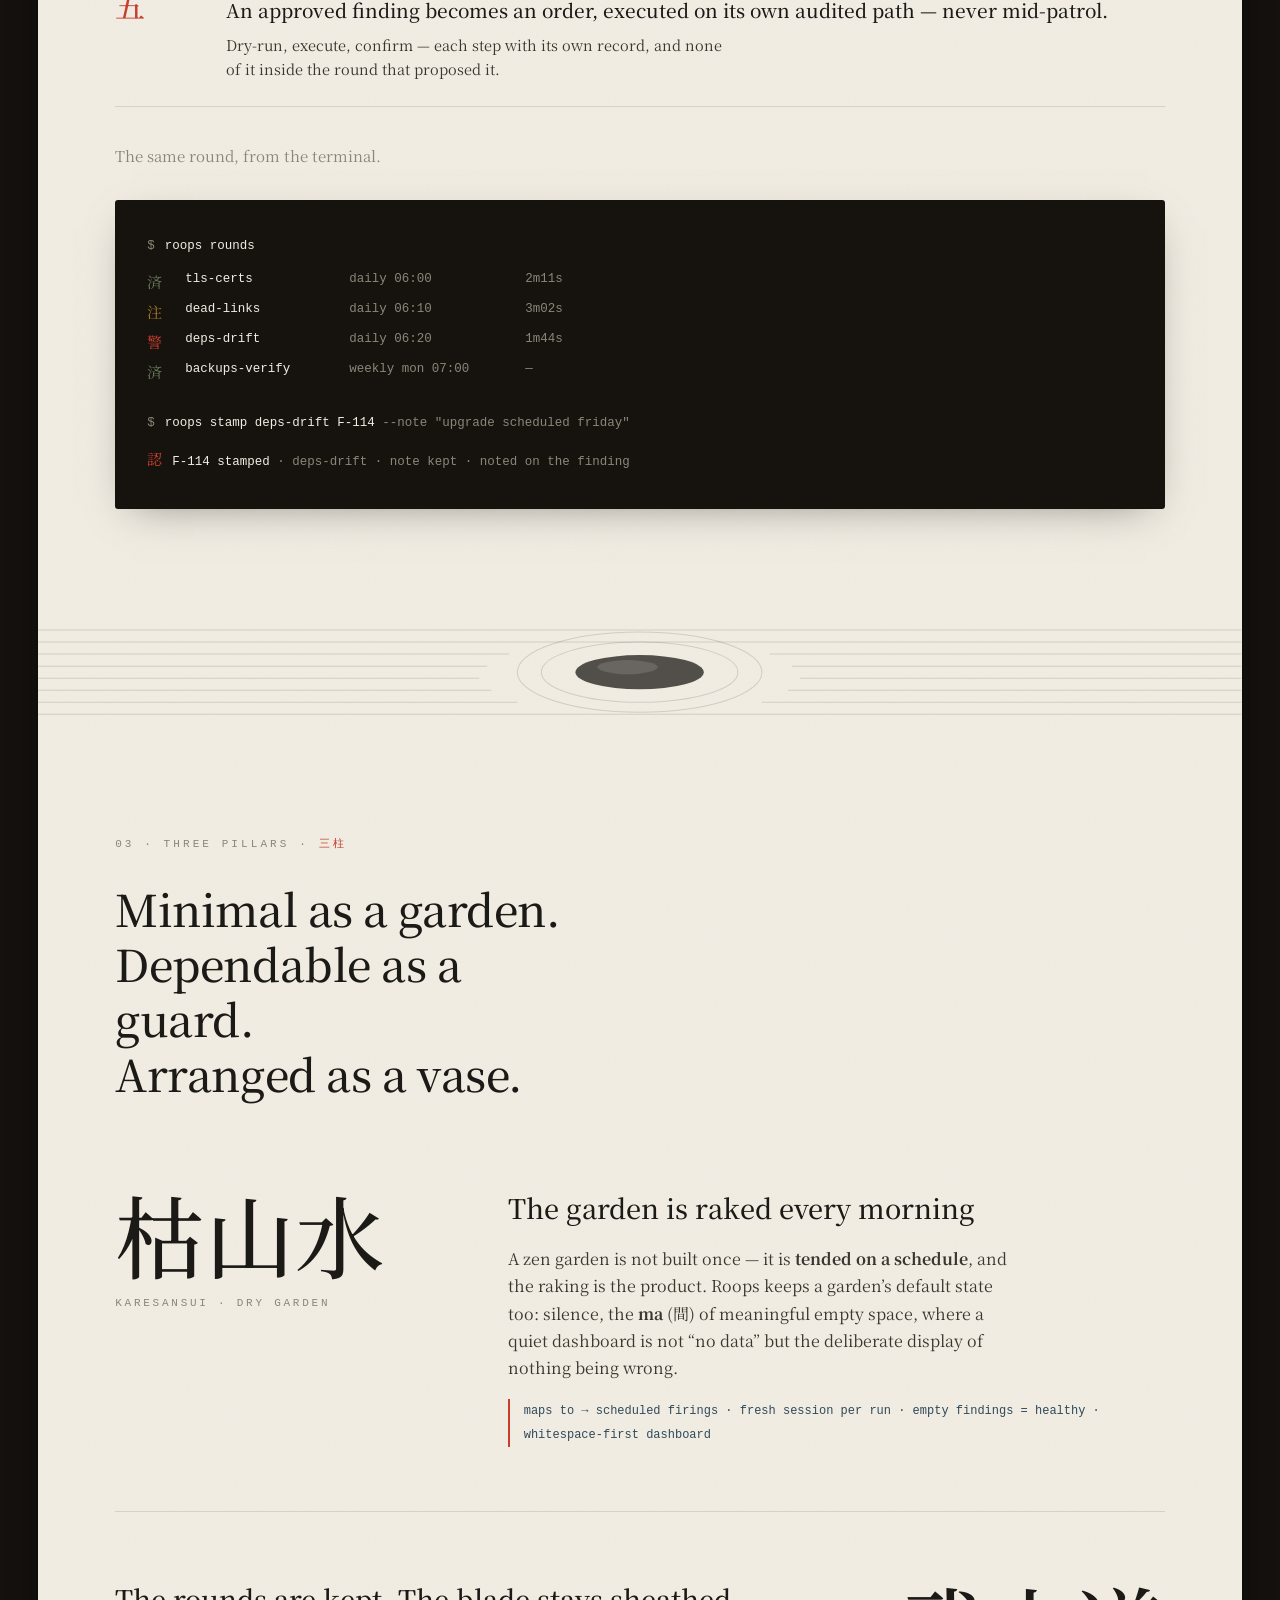
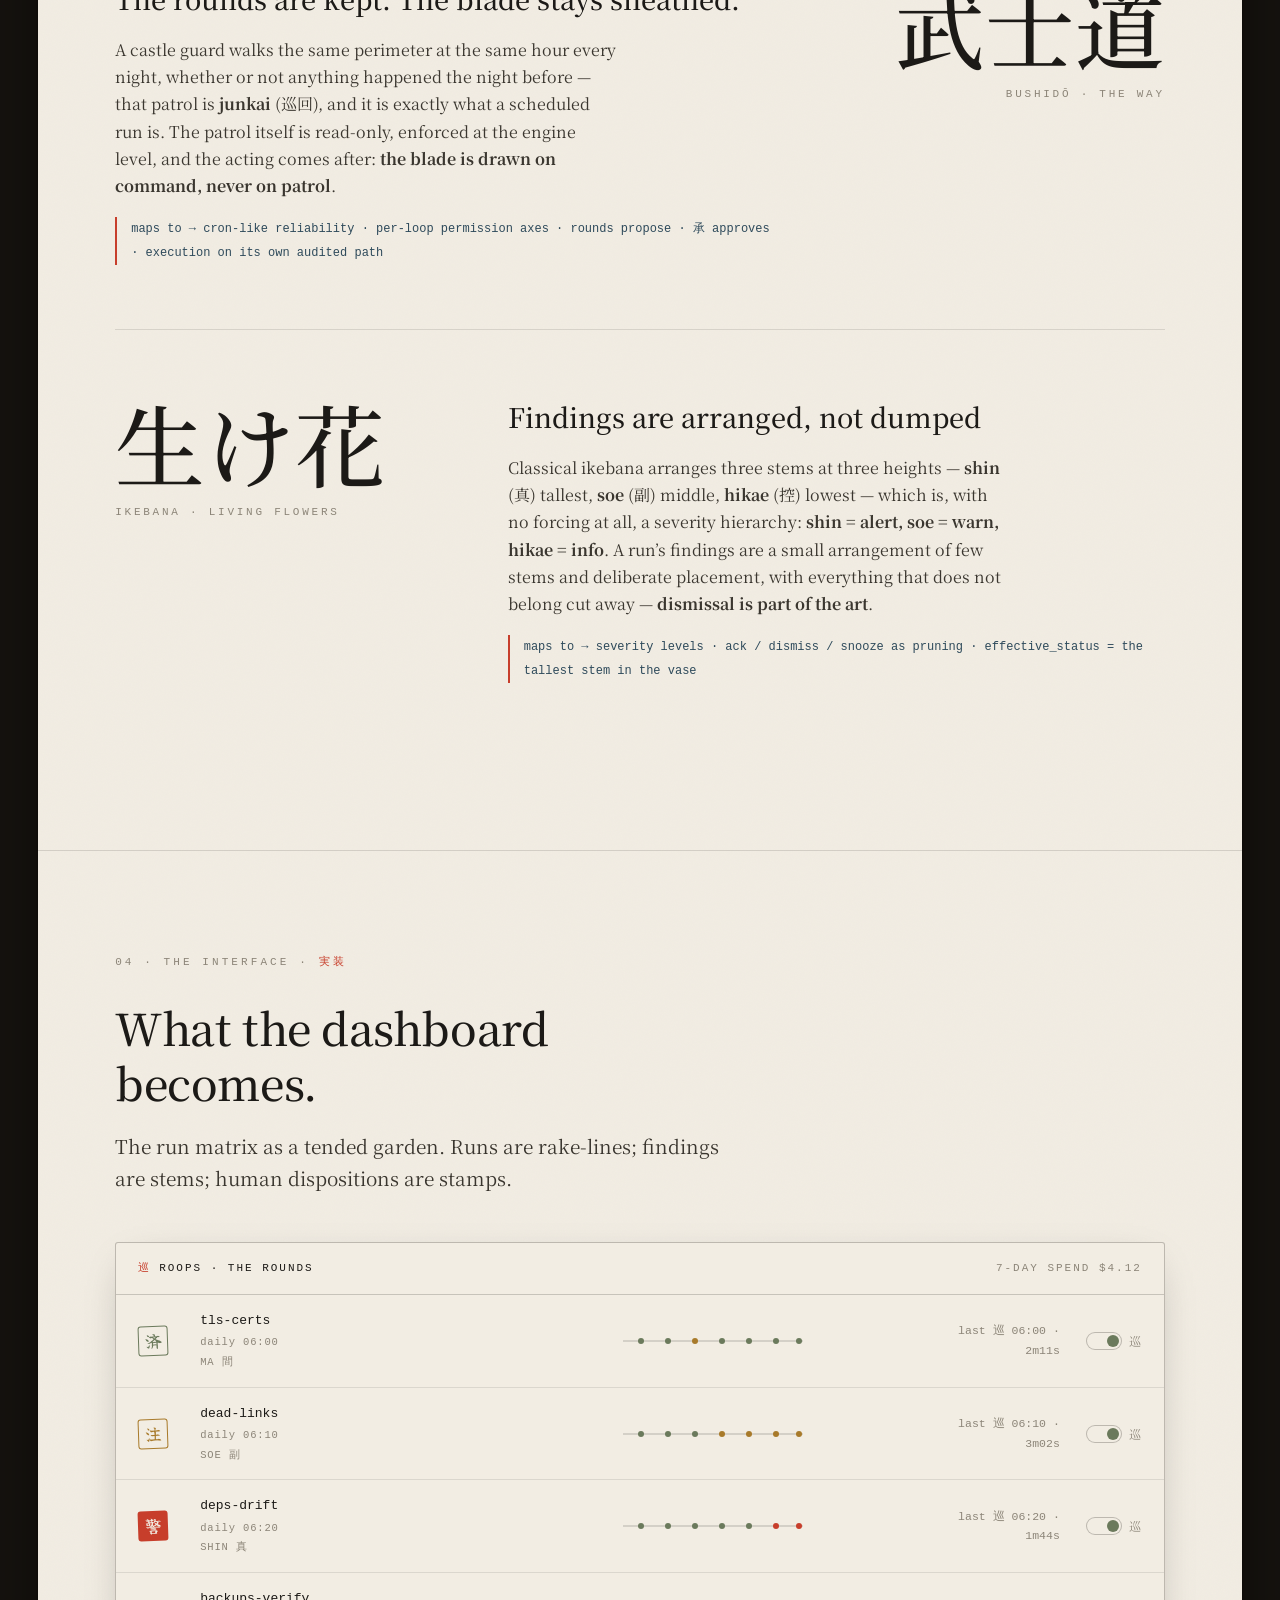
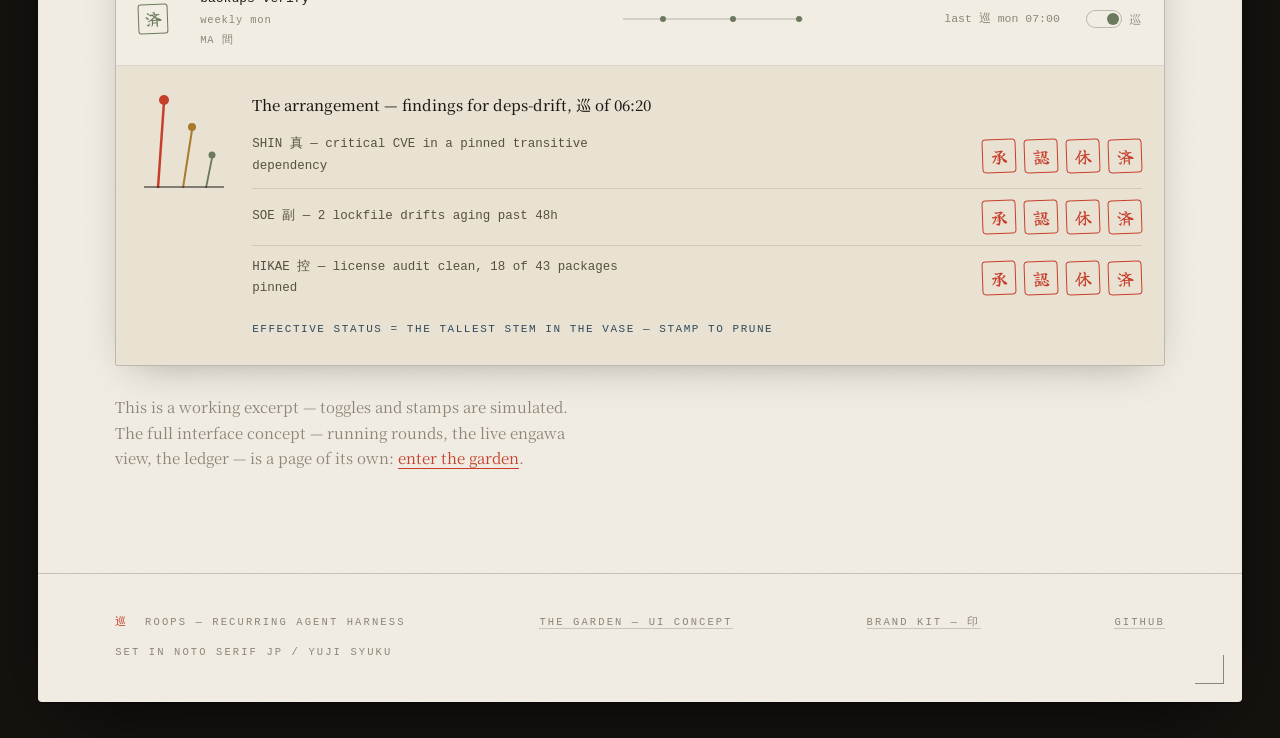
==== commit 3961eded: "fix(console,site): final-review wave — real hidden gate, report routes, manual-spec refusal, hardeni" ====
--- a/site/index.html
+++ b/site/index.html
@@ -213,7 +213,7 @@
   }
   .loop-row:hover { background: rgba(28,26,23,.035); }
   .stamp {
-    width: 30px; height: 30px; border-radius: 3px; font-size: 15px;
+    width: 30px; height: 30px; border-radius: 3px; font-size: 17px;
     display: flex; align-items: center; justify-content: center;
     font-family: var(--seal); transform: rotate(-2deg);
   }
@@ -276,7 +276,9 @@
     width: 34px; height: 34px; border-radius: 4px; border: 1.5px solid var(--shu);
     background: transparent; color: var(--shu); font-family: var(--seal); font-size: 17px;
     cursor: pointer; transform: rotate(-2deg);
-    transition: background .3s, color .3s, transform .15s;
+    transition: background .3s cubic-bezier(0.16, 1, 0.3, 1),
+                color .3s cubic-bezier(0.16, 1, 0.3, 1),
+                transform .15s cubic-bezier(0.16, 1, 0.3, 1);
   }
   .hanko-btn:hover { background: rgba(199,62,43,.08); }
   .hanko-btn:active { transform: rotate(-2deg) scale(.94); background: var(--shu); color: var(--washi); }
